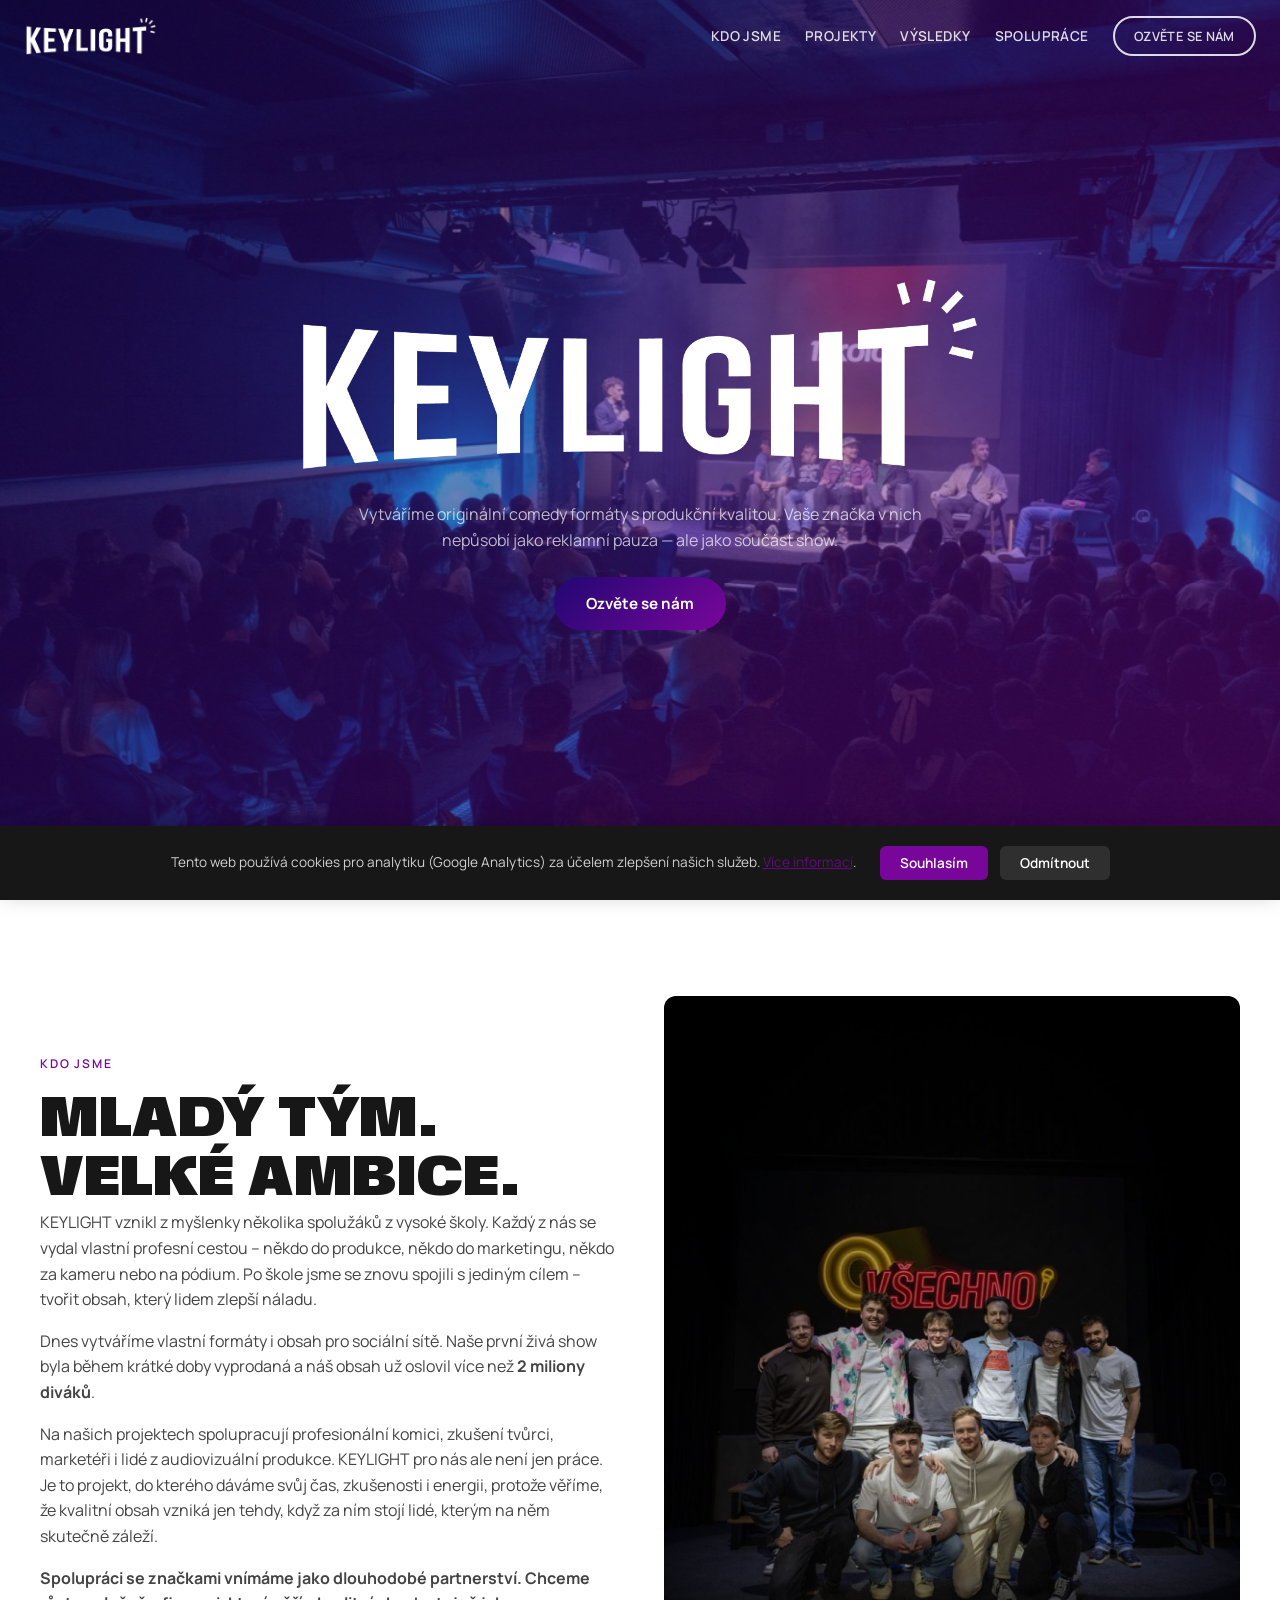
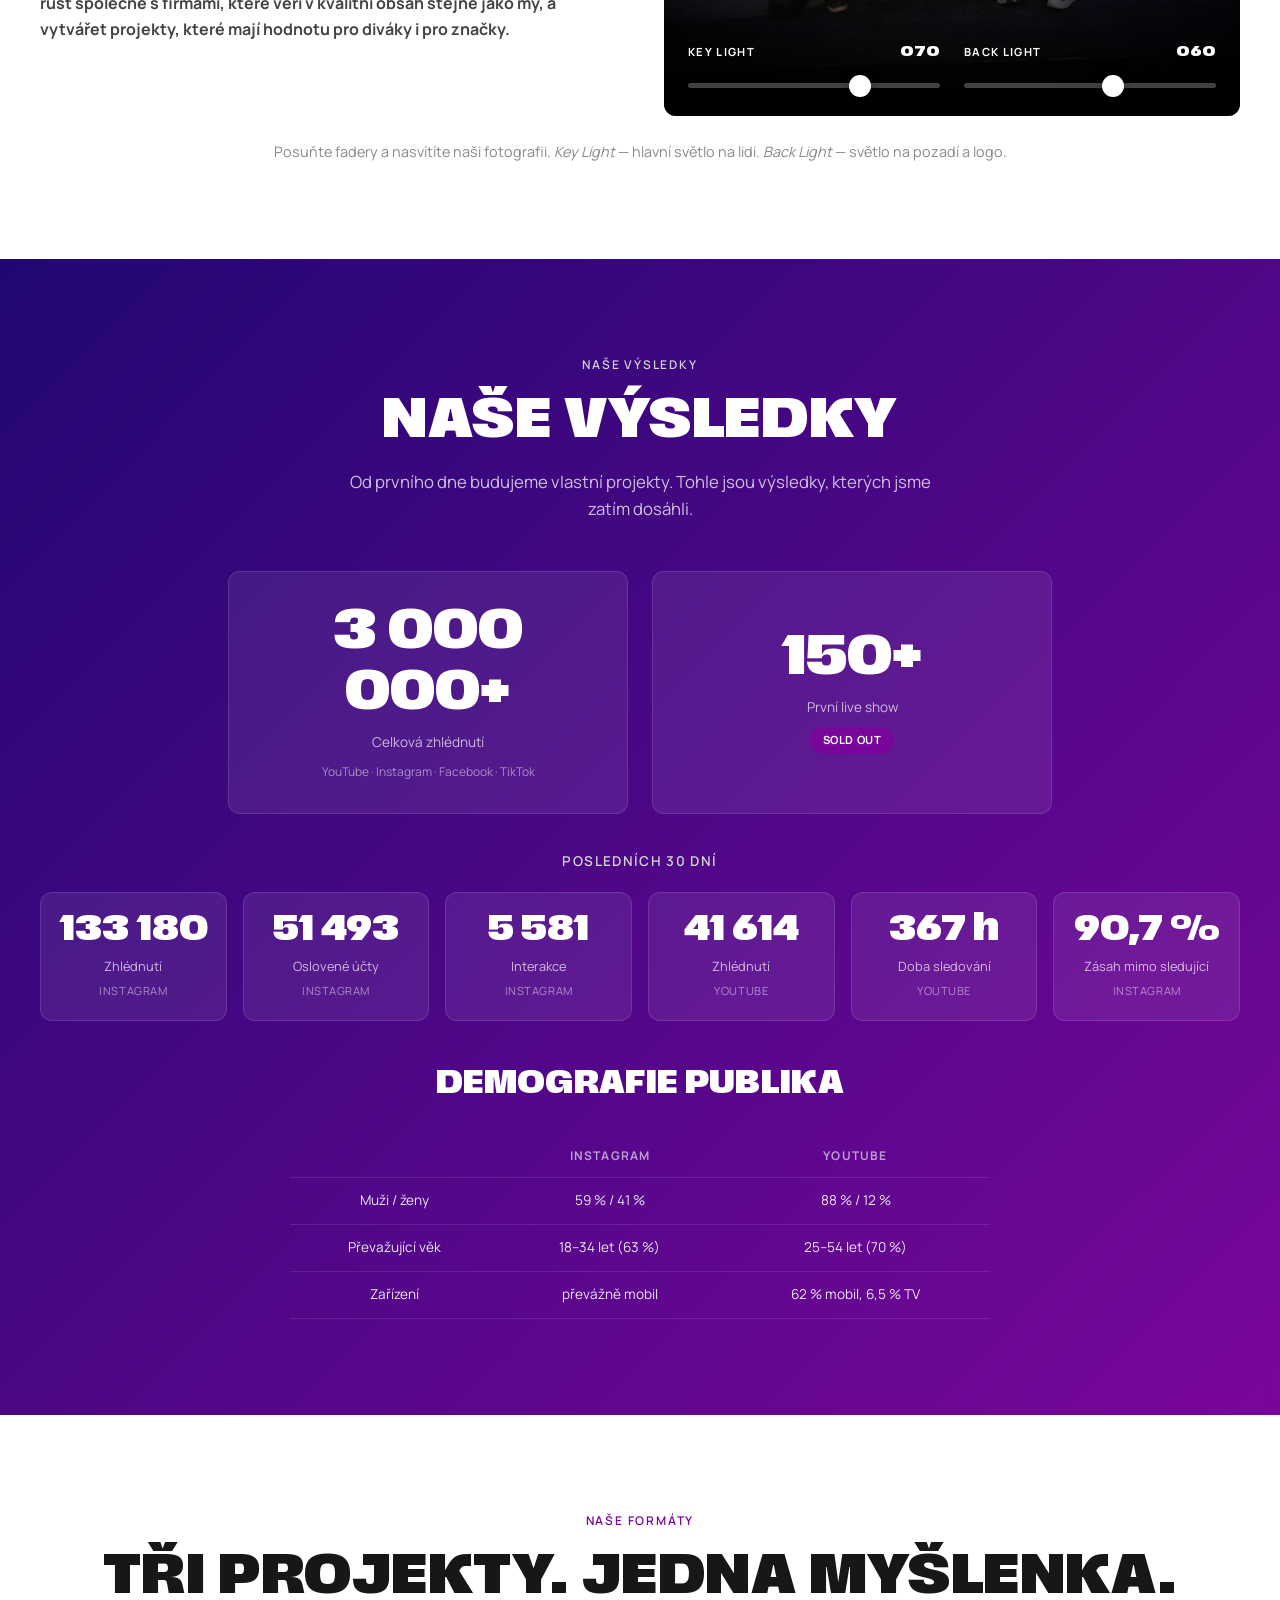
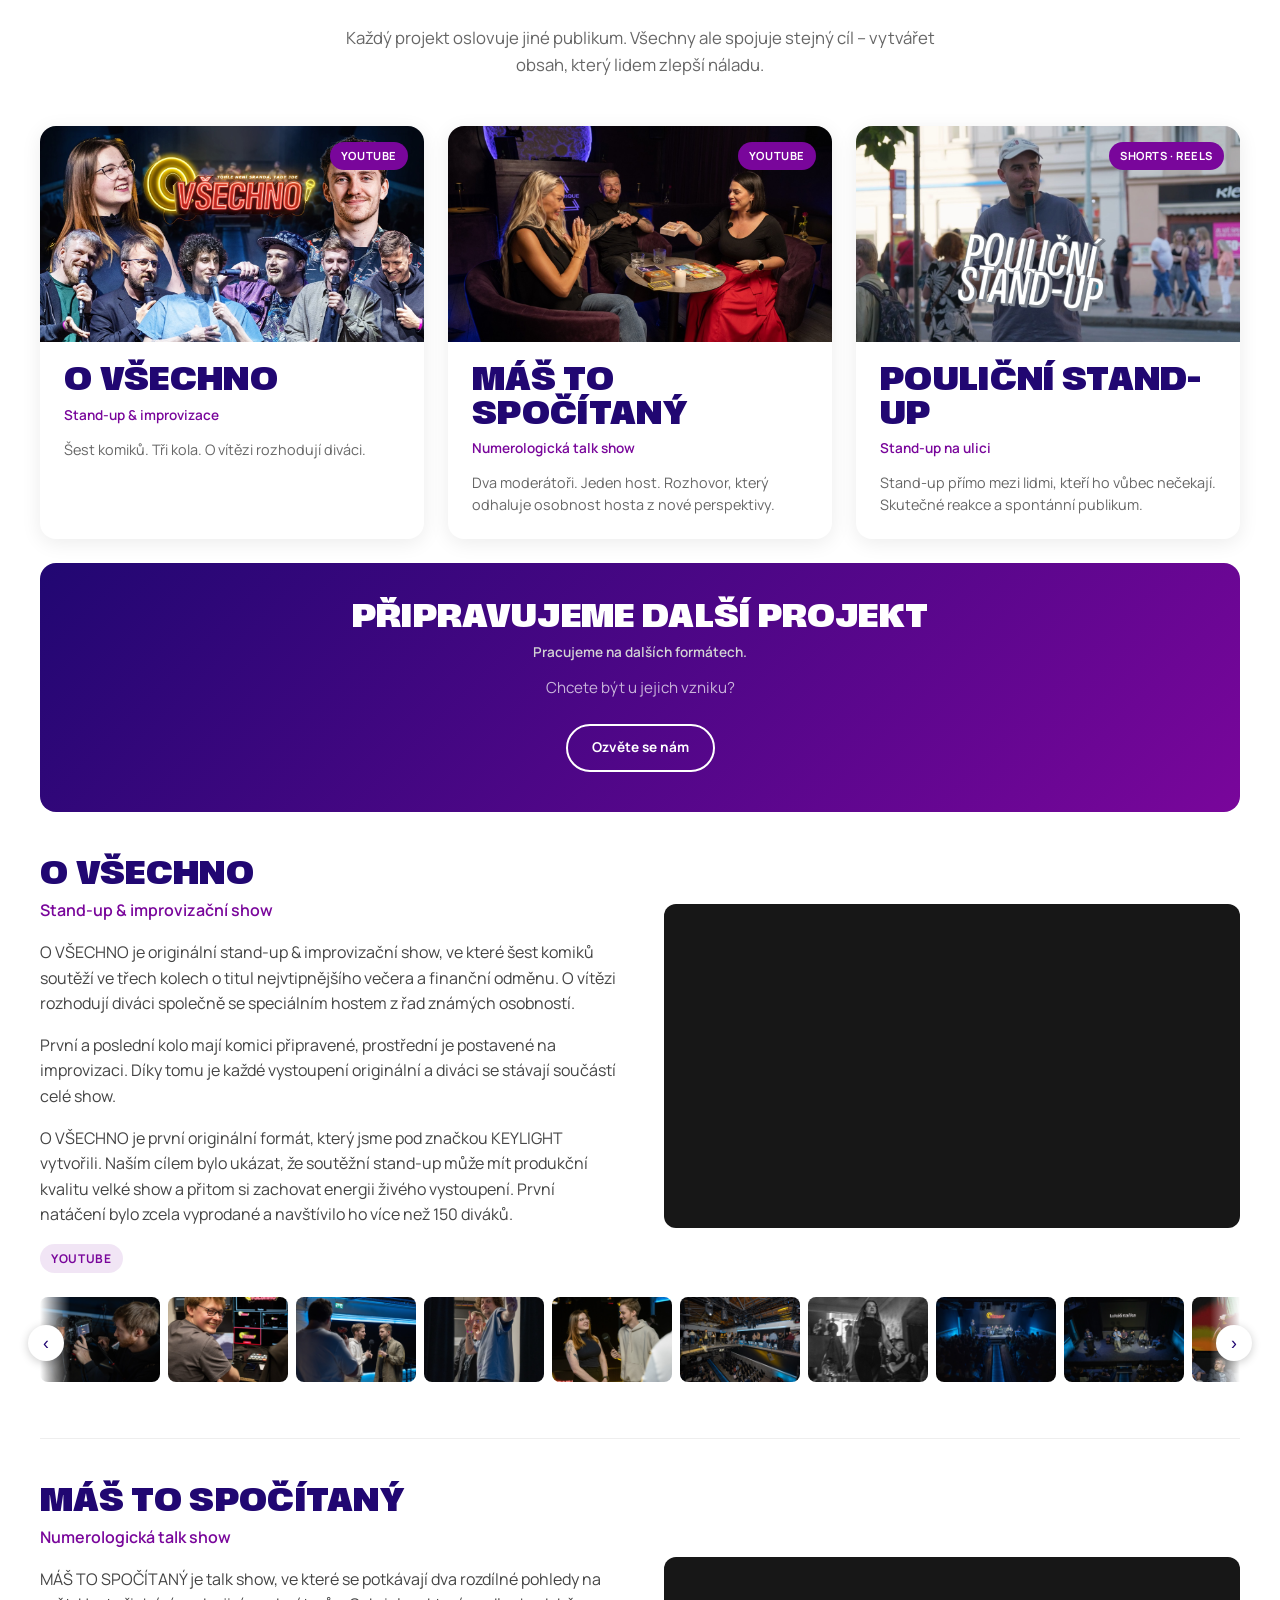
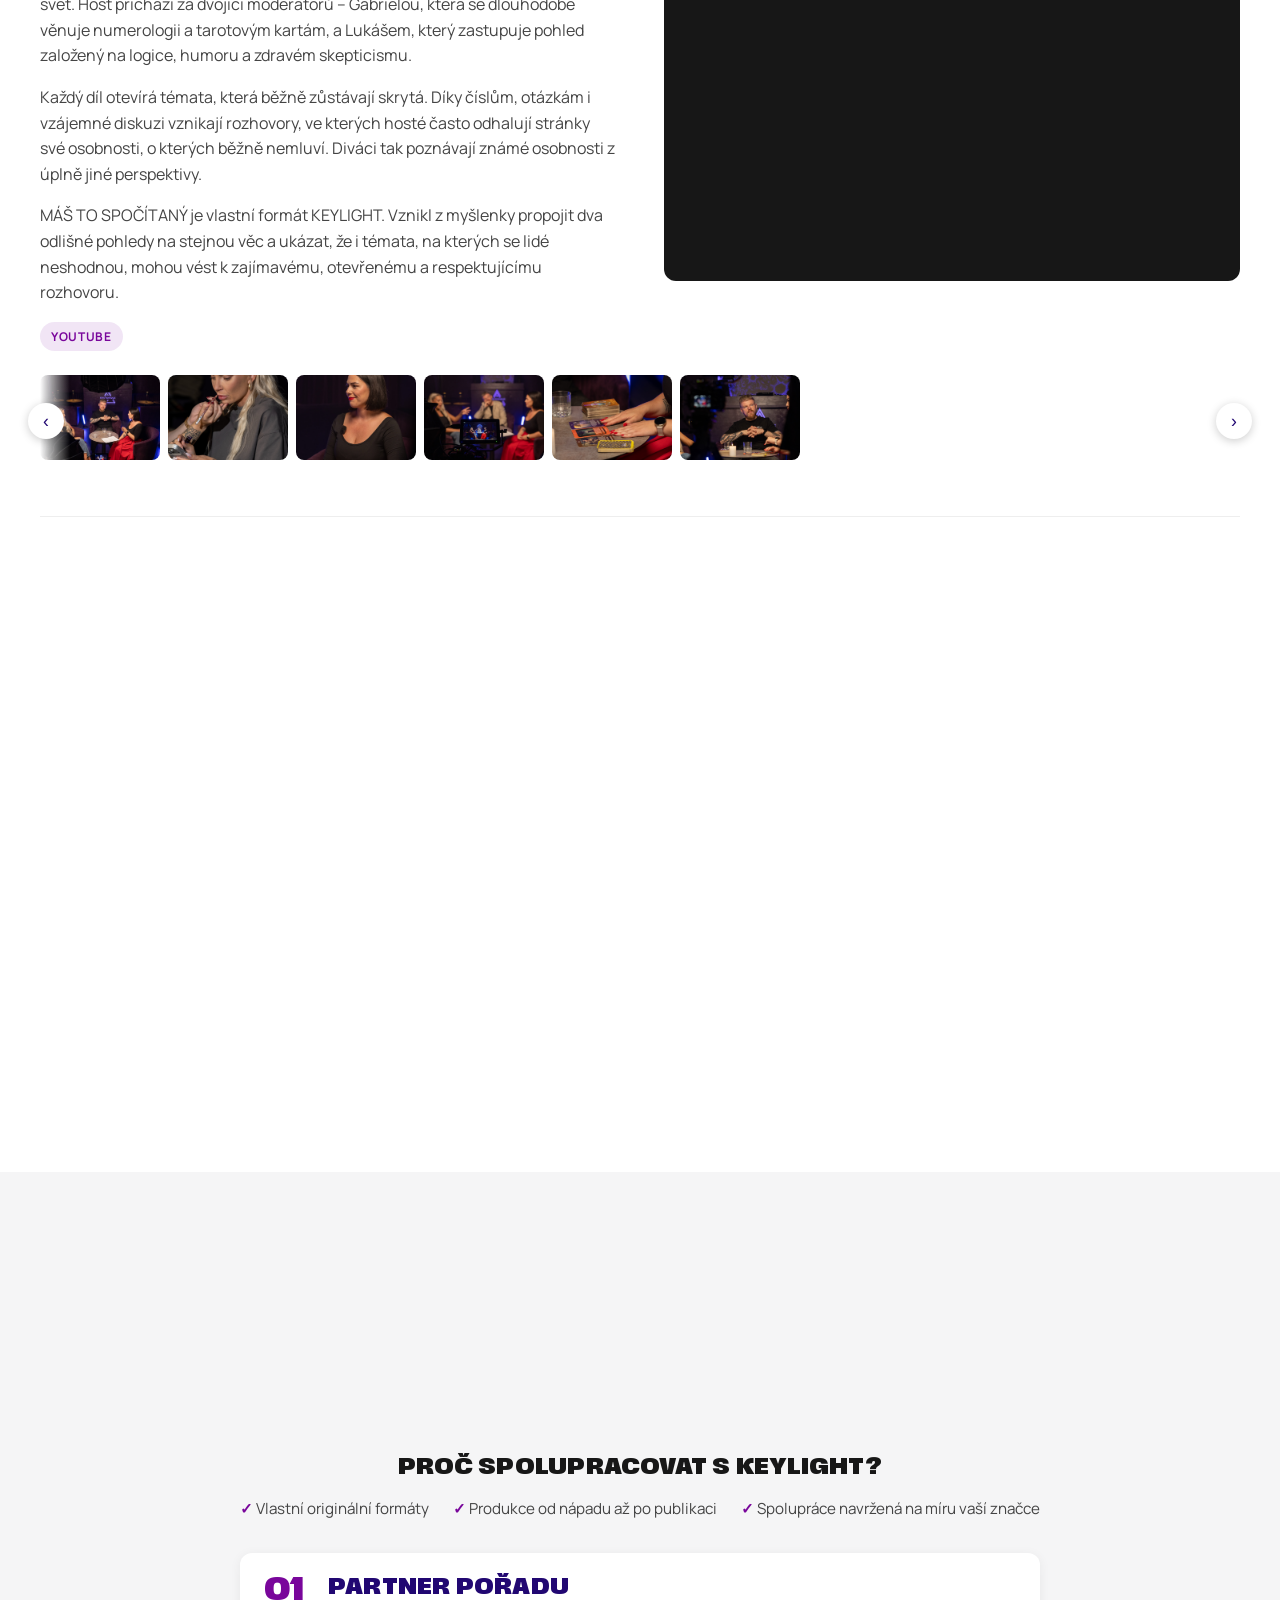
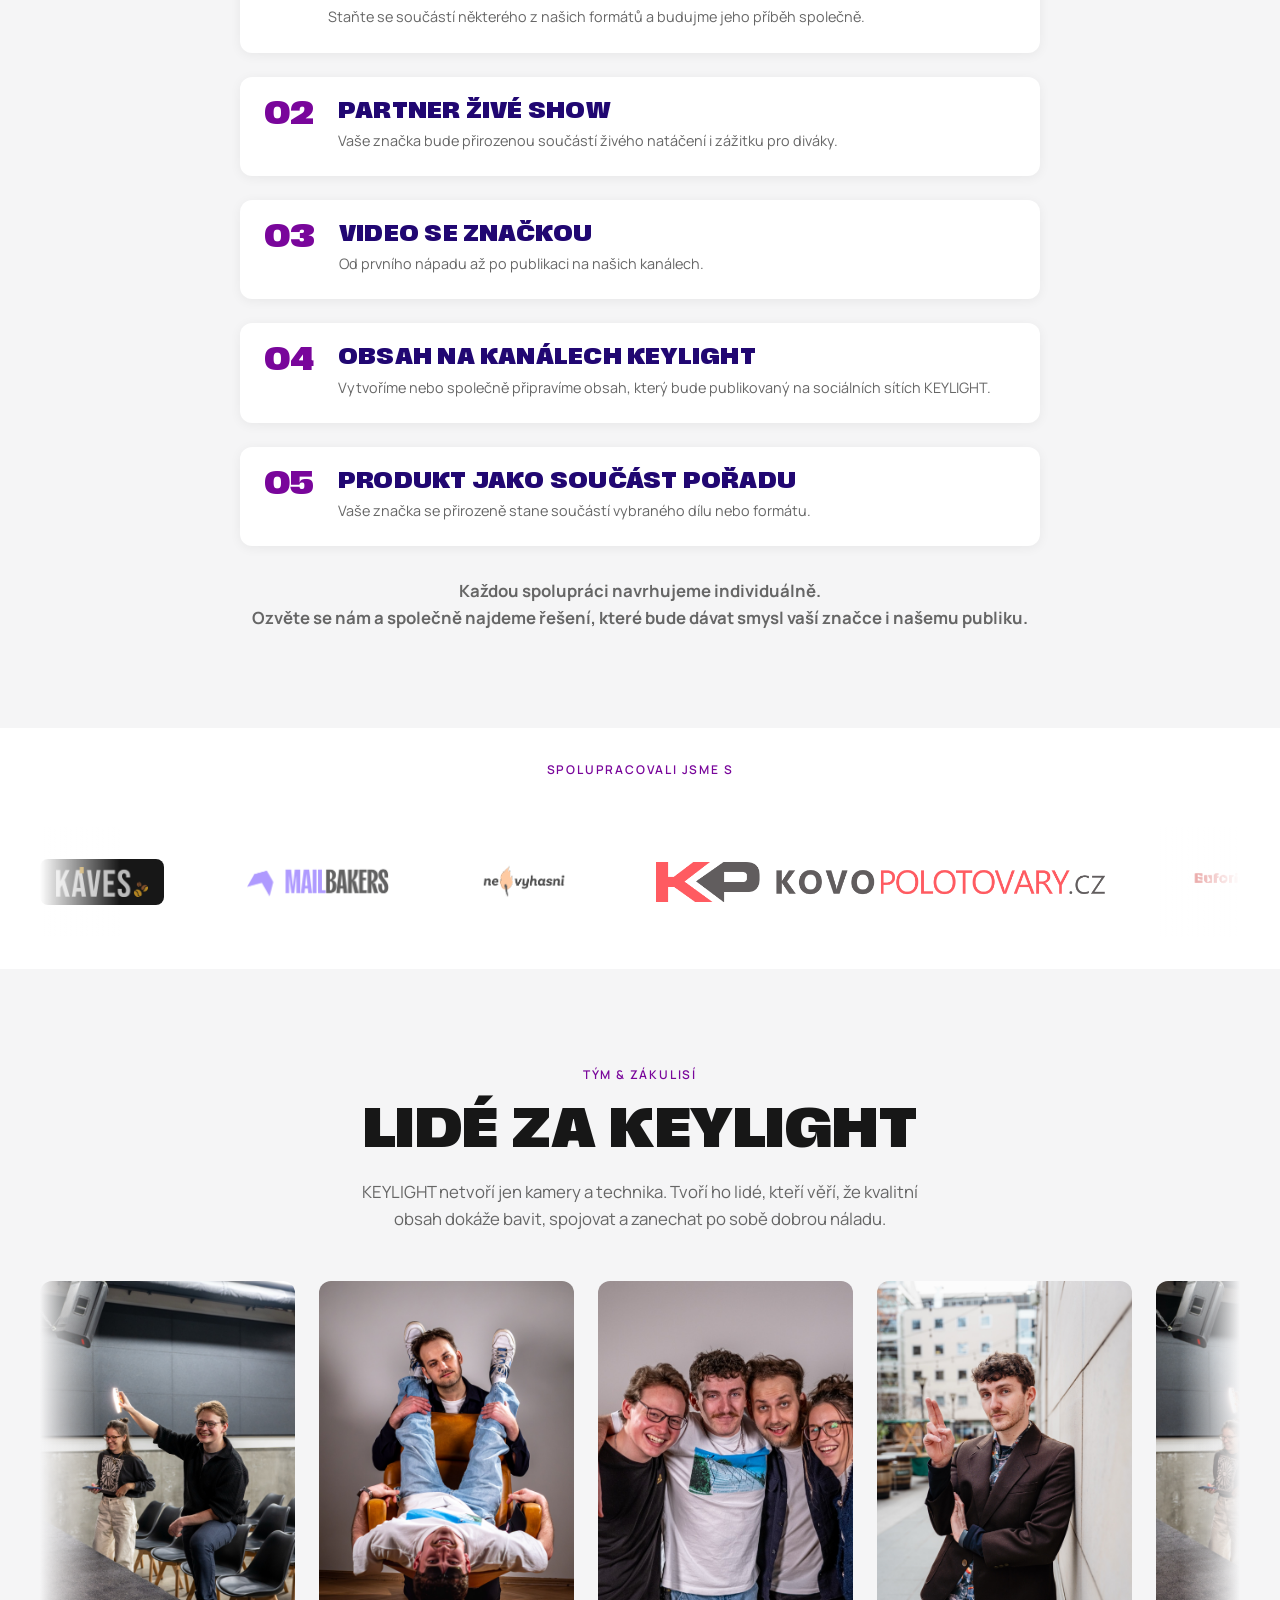
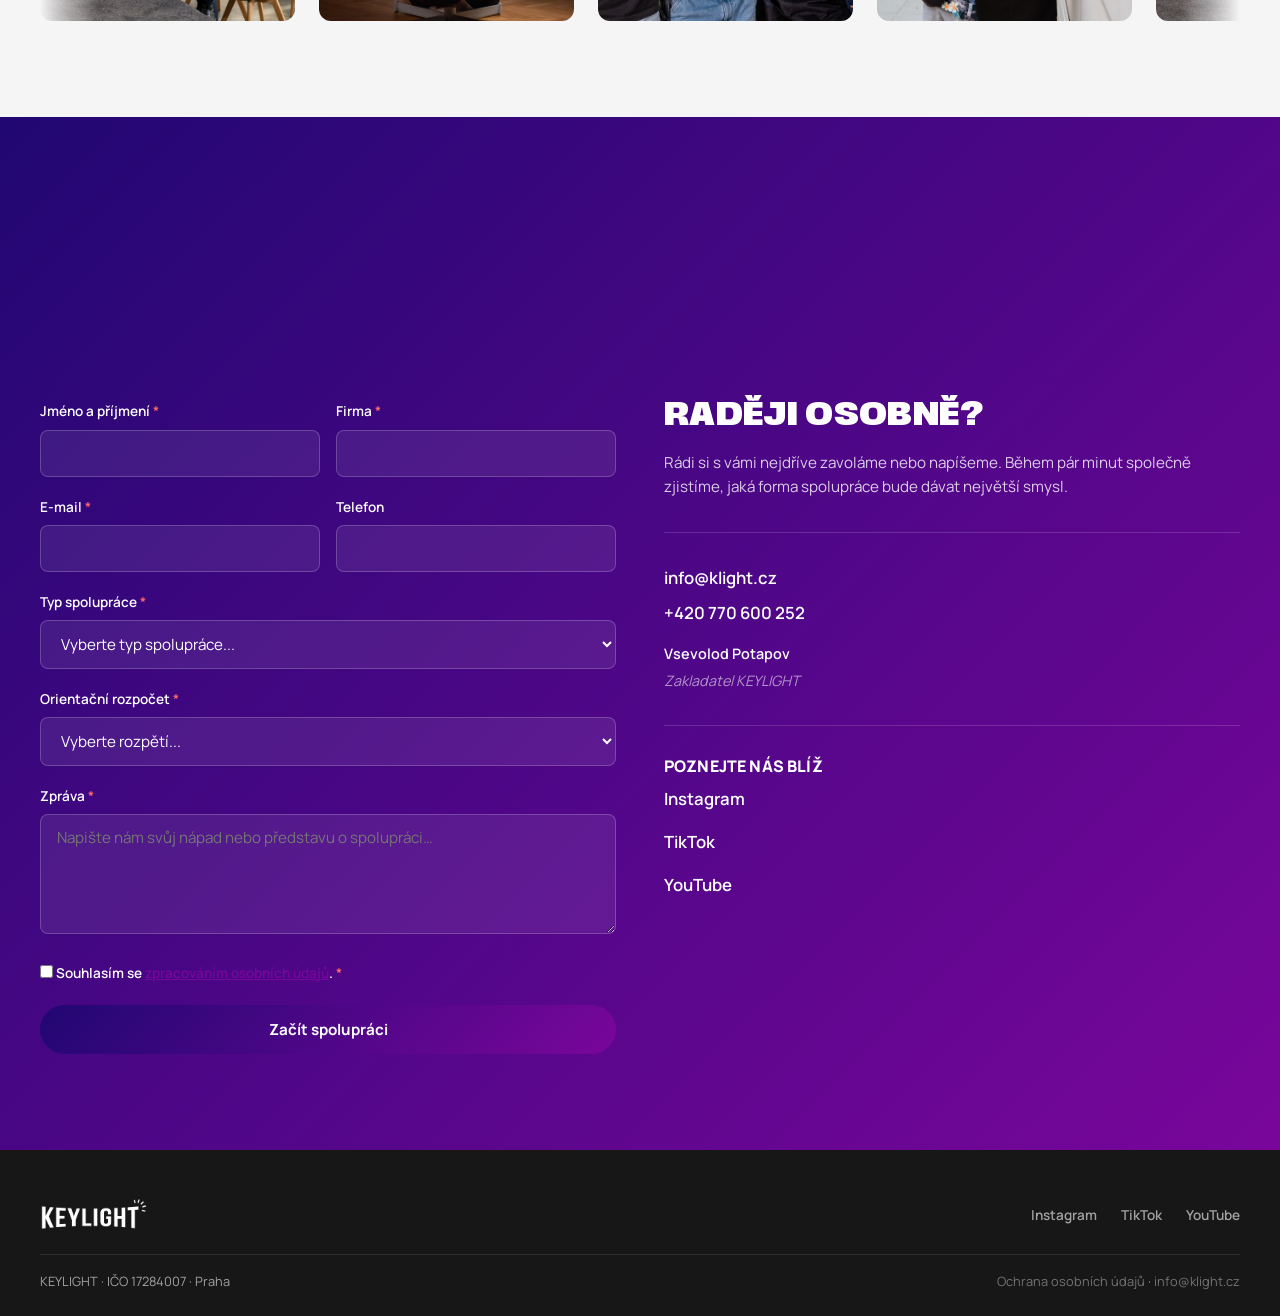
==== index.html @ 0368f720 "Fix hero zoom transition, remove tagline, fix logo carousel, remove admin button - Hero: freeze zoom" ====
<!DOCTYPE html>
<html lang="cs">
<head>
  <meta charset="UTF-8">
  <meta name="viewport" content="width=device-width, initial-scale=1.0">
  <title>KEYLIGHT — Stand-up &amp; impro show produkce</title>
  <meta name="description" content="KEYLIGHT je nezávislá česká produkce zábavních pořadů. Vytváříme originální comedy formáty s produkční kvalitou pro značky a agentury.">
  <meta name="robots" content="index, follow">
  <link rel="icon" type="image/png" href="images/logo/favicon.png">
  <link rel="canonical" href="https://klight.cz">
  <meta property="og:title" content="KEYLIGHT — Stand-up &amp; impro show produkce">
  <meta property="og:description" content="Originální comedy formáty s produkční kvalitou. Spolupracujte s námi.">
  <meta property="og:type" content="website">
  <meta property="og:url" content="https://klight.cz">
  <meta property="og:image" content="images/hero/poster.jpg">
  <link rel="stylesheet" href="css/style.css">
  <script type="application/ld+json">
  {
    "@context": "https://schema.org",
    "@type": "Organization",
    "name": "KEYLIGHT",
    "alternateName": "KEYLIGHT CZ",
    "url": "https://klight.cz",
    "email": "info@klight.cz",
    "telephone": "+420770600252",
    "description": "Nezávislá česká produkce stand-up a improvizačních comedy formátů.",
    "areaServed": "CZ",
    "sameAs": [
      "https://instagram.com/keylight_cz",
      "https://tiktok.com/@keylight_cz",
      "https://youtube.com/@KEYLIGHT_CZ"
    ]
  }
  </script>
  <!-- Google Tag Manager -->
  <script>(function(w,d,s,l,i){w[l]=w[l]||[];w[l].push({'gtm.start':
  new Date().getTime(),event:'gtm.js'});var f=d.getElementsByTagName(s)[0],
  j=d.createElement(s),dl=l!='dataLayer'?'&l='+l:'';j.async=true;j.src=
  'https://www.googletagmanager.com/gtm.js?id='+i+dl;f.parentNode.insertBefore(j,f);
  })(window,document,'script','dataLayer','GTM-542MMSL');</script>
</head>
<body>
  <!-- Google Tag Manager (noscript) -->
  <noscript><iframe src="https://www.googletagmanager.com/ns.html?id=GTM-542MMSL" height="0" width="0" style="display:none;visibility:hidden"></iframe></noscript>

  <!-- Navigation -->
  <nav class="nav" id="nav">
    <a href="#" class="nav-logo hidden">
      <img src="images/logo/logo-white.png" alt="KEYLIGHT">
    </a>
    <ul class="nav-links">
      <li><a href="#kdo-jsme">Kdo jsme</a></li>
      <li><a href="#porady">Projekty</a></li>
      <li><a href="#cisla">Výsledky</a></li>
      <li><a href="#spoluprace">Spolupráce</a></li>
      <li><a href="#kontakt" class="btn btn-outline" style="padding:.5rem 1.2rem;font-size:.8rem;">Ozvěte se nám</a></li>
    </ul>
    <button class="nav-toggle" id="navToggle" aria-label="Menu">
      <span></span><span></span><span></span>
    </button>
  </nav>

  <!-- Mobile Nav Overlay -->
  <div class="nav-overlay" id="navOverlay">
    <a href="#kdo-jsme" class="nav-overlay-link">Kdo jsme</a>
    <a href="#porady" class="nav-overlay-link">Projekty</a>
    <a href="#cisla" class="nav-overlay-link">Výsledky</a>
    <a href="#spoluprace" class="nav-overlay-link">Spolupráce</a>
    <a href="#kontakt" class="nav-overlay-link">Kontakt</a>
  </div>

  <!-- ====== HERO ====== -->
  <section class="hero" id="hero">
    <div class="hero-bg">
      <img src="images/fotogalerie/hlavni-1.jpg" alt="" class="hero-slide active">
      <img src="images/fotogalerie/hlavni-2.jpg" alt="" class="hero-slide">
      <img src="images/fotogalerie/hlavni-3.jpg" alt="" class="hero-slide">
      <img src="images/fotogalerie/hlavni-4.jpg" alt="" class="hero-slide">
    </div>
    <div class="hero-content">
      <img src="images/logo/logo-white.png" alt="KEYLIGHT" class="hero-logo">
      <p class="hero-subtitle">Vytváříme originální comedy formáty s produkční kvalitou. Vaše značka v nich nepůsobí jako reklamní pauza — ale jako součást show.</p>
      <a href="#kontakt" class="btn btn-primary">Ozvěte se nám</a>
    </div>
  </section>

  <!-- ====== KDO JSME ====== -->
  <section class="section" id="kdo-jsme">
    <div class="container">
      <div class="about-grid reveal">
        <div class="about-text">
          <span class="section-label">Kdo jsme</span>
          <h2>Mladý tým.<br>Velké ambice.</h2>
          <p>KEYLIGHT vznikl z myšlenky několika spolužáků z vysoké školy. Každý z nás se vydal vlastní profesní cestou – někdo do produkce, někdo do marketingu, někdo za kameru nebo na pódium. Po škole jsme se znovu spojili s jediným cílem – tvořit obsah, který lidem zlepší náladu.</p>
          <p>Dnes vytváříme vlastní formáty i obsah pro sociální sítě. Naše první živá show byla během krátké doby vyprodaná a náš obsah už oslovil více než <strong>2 miliony diváků</strong>.</p>
          <p>Na našich projektech spolupracují profesionální komici, zkušení tvůrci, marketéři i lidé z audiovizuální produkce. KEYLIGHT pro nás ale není jen práce. Je to projekt, do kterého dáváme svůj čas, zkušenosti i energii, protože věříme, že kvalitní obsah vzniká jen tehdy, když za ním stojí lidé, kterým na něm skutečně záleží.</p>
          <p><strong>Spolupráci se značkami vnímáme jako dlouhodobé partnerství. Chceme růst společně s firmami, které věří v kvalitní obsah stejně jako my, a vytvářet projekty, které mají hodnotu pro diváky i pro značky.</strong></p>
        </div>
        <div class="relight-wrapper" id="relightWrapper">
          <img src="images/relight/source.jpg" alt="Tým KEYLIGHT na scéně" class="relight-dark">
          <img src="images/relight/source.jpg" alt="Key light — nasvícení lidí" class="relight-key" id="relightKey">
          <img src="images/relight/source.jpg" alt="Back light — nasvícení pozadí" class="relight-back" id="relightBack">
          <div class="relight-controls">
            <div class="relight-faders">
              <div class="relight-fader">
                <div class="relight-fader-header">
                  <span>Key Light</span>
                  <span class="fader-value" id="keyValue">070</span>
                </div>
                <input type="range" class="relight-slider" id="keySlider" min="0" max="100" value="70" aria-label="Key light — hlavní světlo na lidi">
              </div>
              <div class="relight-fader">
                <div class="relight-fader-header">
                  <span>Back Light</span>
                  <span class="fader-value" id="backValue">060</span>
                </div>
                <input type="range" class="relight-slider" id="backSlider" min="0" max="100" value="60" aria-label="Back light — světlo na pozadí a logo">
              </div>
            </div>
          </div>
        </div>
      </div>
      <p class="reveal" style="margin-top:1.5rem;text-align:center;color:#888;font-size:.9rem;">Posuňte fadery a nasvítíte naši fotografii. <em>Key Light</em> — hlavní světlo na lidi. <em>Back Light</em> — světlo na pozadí a logo.</p>
    </div>
  </section>

  <!-- ====== ČÍSLA / DOSAHY ====== -->
  <section class="section section-dark" id="cisla">
    <div class="container">
      <div class="section-header reveal">
        <span class="section-label">Naše výsledky</span>
        <h2>Naše výsledky</h2>
        <p>Od prvního dne budujeme vlastní projekty. Tohle jsou výsledky, kterých jsme zatím dosáhli.</p>
      </div>

      <div class="stats-hero reveal">
        <div class="stat-card stat-card-big">
          <div class="stat-value">3 000 000+</div>
          <div class="stat-label">Celková zhlédnutí</div>
          <div class="stat-platforms">YouTube · Instagram · Facebook · TikTok</div>
        </div>
        <div class="stat-card stat-card-big">
          <div class="stat-value">150+</div>
          <div class="stat-label">První live show</div>
          <span class="stat-badge">SOLD OUT</span>
        </div>
      </div>

      <h3 class="stats-subheading reveal">Posledních 30 dní</h3>

      <div class="stats-grid reveal" id="statsGrid">
        <div class="stat-card">
          <div class="stat-value" data-content="ig_views">133 180</div>
          <div class="stat-label">Zhlédnutí</div>
          <div class="stat-platform">Instagram</div>
        </div>
        <div class="stat-card">
          <div class="stat-value" data-content="ig_reach">51 493</div>
          <div class="stat-label">Oslovené účty</div>
          <div class="stat-platform">Instagram</div>
        </div>
        <div class="stat-card">
          <div class="stat-value" data-content="ig_interactions">5 581</div>
          <div class="stat-label">Interakce</div>
          <div class="stat-platform">Instagram</div>
        </div>
        <div class="stat-card">
          <div class="stat-value" data-content="yt_views">41 614</div>
          <div class="stat-label">Zhlédnutí</div>
          <div class="stat-platform">YouTube</div>
        </div>
        <div class="stat-card">
          <div class="stat-value" data-content="yt_watchTime">367 h</div>
          <div class="stat-label">Doba sledování</div>
          <div class="stat-platform">YouTube</div>
        </div>
        <div class="stat-card">
          <div class="stat-value" data-content="ig_nonFollowerReach">90,7 %</div>
          <div class="stat-label">Zásah mimo sledující</div>
          <div class="stat-platform">Instagram</div>
        </div>
      </div>

      <div class="reveal" style="text-align:center;">
        <h3 style="margin-bottom:1rem;">Demografie publika</h3>
        <table class="demo-table" id="demoTable">
          <thead>
            <tr><th></th><th>Instagram</th><th>YouTube</th></tr>
          </thead>
          <tbody>
            <tr><td>Muži / ženy</td><td>59 % / 41 %</td><td>88 % / 12 %</td></tr>
            <tr><td>Převažující věk</td><td>18–34 let (63 %)</td><td>25–54 let (70 %)</td></tr>
            <tr><td>Zařízení</td><td>převážně mobil</td><td>62 % mobil, 6,5 % TV</td></tr>
          </tbody>
        </table>
      </div>
    </div>
  </section>

  <!-- ====== NAŠE POŘADY ====== -->
  <section class="section" id="porady">
    <div class="container">
      <div class="section-header reveal">
        <span class="section-label">Naše formáty</span>
        <h2>Tři projekty. Jedna myšlenka.</h2>
        <p>Každý projekt oslovuje jiné publikum. Všechny ale spojuje stejný cíl – vytvářet obsah, který lidem zlepší náladu.</p>
      </div>

      <div class="shows-grid reveal">
        <a href="#detail-o-vsechno" class="show-card">
          <div class="show-card-image">
            <img src="images/fotogalerie/card-ovsechno.jpg" alt="O VŠECHNO" loading="lazy">
            <span class="show-badge">YouTube</span>
          </div>
          <div class="show-card-body">
            <h3>O Všechno</h3>
            <div class="show-subtitle">Stand-up &amp; improvizace</div>
            <p>Šest komiků. Tři kola. O vítězi rozhodují diváci.</p>
          </div>
        </a>
        <a href="#detail-mas-to-spocitany" class="show-card">
          <div class="show-card-image">
            <img src="images/fotogalerie/card-mts.jpg" alt="MÁŠ TO SPOČÍTANÝ" loading="lazy">
            <span class="show-badge">YouTube</span>
          </div>
          <div class="show-card-body">
            <h3>Máš to spočítaný</h3>
            <div class="show-subtitle">Numerologická talk show</div>
            <p>Dva moderátoři. Jeden host. Rozhovor, který odhaluje osobnost hosta z nové perspektivy.</p>
          </div>
        </a>
        <a href="#detail-poulicni-standup" class="show-card">
          <div class="show-card-image">
            <img src="images/fotogalerie/card-standup.jpg" alt="STAND-UP NA ULICI" loading="lazy">
            <span class="show-badge">Shorts · Reels</span>
          </div>
          <div class="show-card-body">
            <h3>Pouliční stand-up</h3>
            <div class="show-subtitle">Stand-up na ulici</div>
            <p>Stand-up přímo mezi lidmi, kteří ho vůbec nečekají. Skutečné reakce a spontánní publikum.</p>
          </div>
        </a>
      </div>
      <div class="show-coming-soon reveal">
        <h3>Připravujeme další projekt</h3>
        <div class="show-subtitle">Pracujeme na dalších formátech.</div>
        <p>Chcete být u jejich vzniku?</p>
        <a href="#kontakt" class="btn btn-outline">Ozvěte se nám</a>
      </div>

      <!-- Show Details -->
      <div class="show-detail reveal" id="detail-o-vsechno">
        <div class="show-detail-grid">
          <div class="show-detail-text">
            <h3>O Všechno</h3>
            <div class="show-subtitle">Stand-up &amp; improvizační show</div>
            <p>O VŠECHNO je originální stand-up &amp; improvizační show, ve které šest komiků soutěží ve třech kolech o titul nejvtipnějšího večera a finanční odměnu. O vítězi rozhodují diváci společně se speciálním hostem z řad známých osobností.</p>
            <p>První a poslední kolo mají komici připravené, prostřední je postavené na improvizaci. Díky tomu je každé vystoupení originální a diváci se stávají součástí celé show.</p>
            <p>O VŠECHNO je první originální formát, který jsme pod značkou KEYLIGHT vytvořili. Naším cílem bylo ukázat, že soutěžní stand-up může mít produkční kvalitu velké show a přitom si zachovat energii živého vystoupení. První natáčení bylo zcela vyprodané a navštívilo ho více než 150 diváků.</p>
            <div class="show-platforms"><span class="platform-tag">YouTube</span></div>
          </div>
          <div class="show-detail-video">
            <iframe src="about:blank" data-src="https://www.youtube.com/embed/T913b_rk8OM" title="O VŠECHNO" loading="lazy" allow="accelerometer; autoplay; clipboard-write; encrypted-media; gyroscope; picture-in-picture" allowfullscreen></iframe>
          </div>
        </div>
        <div class="show-gallery-wrap">
          <button class="gallery-arrow gallery-arrow-left" aria-label="Předchozí">&#8249;</button>
          <div class="show-gallery">
            <img src="images/fotogalerie/ov-1.jpg" alt="O Všechno — foto 1" loading="lazy">
            <img src="images/fotogalerie/ov-2.jpg" alt="O Všechno — foto 2" loading="lazy">
            <img src="images/fotogalerie/ov-3.jpg" alt="O Všechno — foto 3" loading="lazy">
            <img src="images/fotogalerie/ov-4.jpg" alt="O Všechno — foto 4" loading="lazy">
            <img src="images/fotogalerie/ov-5.jpg" alt="O Všechno — foto 5" loading="lazy">
            <img src="images/fotogalerie/ov-6.jpg" alt="O Všechno — foto 6" loading="lazy">
            <img src="images/fotogalerie/ov-7.jpg" alt="O Všechno — foto 7" loading="lazy">
            <img src="images/fotogalerie/ov-8.jpg" alt="O Všechno — foto 8" loading="lazy">
            <img src="images/fotogalerie/ov-9.jpg" alt="O Všechno — foto 9" loading="lazy">
            <img src="images/fotogalerie/ov-10.jpg" alt="O Všechno — foto 10" loading="lazy">
            <img src="images/fotogalerie/ov-11.jpg" alt="O Všechno — foto 11" loading="lazy">
          </div>
          <button class="gallery-arrow gallery-arrow-right" aria-label="Další">&#8250;</button>
        </div>
      </div>

      <div class="show-detail reveal" id="detail-mas-to-spocitany">
        <div class="show-detail-grid">
          <div class="show-detail-text">
            <h3>Máš to spočítaný</h3>
            <div class="show-subtitle">Numerologická talk show</div>
            <p>MÁŠ TO SPOČÍTANÝ je talk show, ve které se potkávají dva rozdílné pohledy na svět. Host přichází za dvojicí moderátorů – Gabrielou, která se dlouhodobě věnuje numerologii a tarotovým kartám, a Lukášem, který zastupuje pohled založený na logice, humoru a zdravém skepticismu.</p>
            <p>Každý díl otevírá témata, která běžně zůstávají skrytá. Díky číslům, otázkám i vzájemné diskuzi vznikají rozhovory, ve kterých hosté často odhalují stránky své osobnosti, o kterých běžně nemluví. Diváci tak poznávají známé osobnosti z úplně jiné perspektivy.</p>
            <p>MÁŠ TO SPOČÍTANÝ je vlastní formát KEYLIGHT. Vznikl z myšlenky propojit dva odlišné pohledy na stejnou věc a ukázat, že i témata, na kterých se lidé neshodnou, mohou vést k zajímavému, otevřenému a respektujícímu rozhovoru.</p>
            <div class="show-platforms"><span class="platform-tag">YouTube</span></div>
          </div>
          <div class="show-detail-video">
            <iframe src="about:blank" data-src="" title="MÁŠ TO SPOČÍTANÝ" loading="lazy" allow="accelerometer; autoplay; clipboard-write; encrypted-media; gyroscope; picture-in-picture" allowfullscreen></iframe>
          </div>
        </div>
        <div class="show-gallery-wrap">
          <button class="gallery-arrow gallery-arrow-left" aria-label="Předchozí">&#8249;</button>
          <div class="show-gallery">
            <img src="images/fotogalerie/mts-1.jpg" alt="Máš to spočítaný — foto 1" loading="lazy">
            <img src="images/fotogalerie/mts-2.jpg" alt="Máš to spočítaný — foto 2" loading="lazy">
            <img src="images/fotogalerie/mts-3.jpg" alt="Máš to spočítaný — foto 3" loading="lazy">
            <img src="images/fotogalerie/mts-4.jpg" alt="Máš to spočítaný — foto 4" loading="lazy">
            <img src="images/fotogalerie/mts-5.jpg" alt="Máš to spočítaný — foto 5" loading="lazy">
            <img src="images/fotogalerie/mts-6.jpg" alt="Máš to spočítaný — foto 6" loading="lazy">
          </div>
          <button class="gallery-arrow gallery-arrow-right" aria-label="Další">&#8250;</button>
        </div>
      </div>

      <div class="show-detail reveal" id="detail-poulicni-standup">
        <div class="show-detail-grid">
          <div class="show-detail-text">
            <h3>Pouliční stand-up</h3>
            <div class="show-subtitle">Stand-up na ulici</div>
            <p>POULIČNÍ STAND-UP je originální formát KEYLIGHT, který přináší stand-up přímo mezi kolemjdoucí. Komici vystupují na veřejných místech před lidmi, kteří šli původně úplně jinam, ale na chvíli se zastaví a stanou se součástí show. Každé natáčení má díky tomu úplně jinou atmosféru i publikum.</p>
            <p>O místě a čase natáčení informujeme předem na sociálních sítích, přesto většinu publika tvoří lidé, kteří jdou zrovna kolem. Právě jejich přirozené reakce dávají každému vystoupení jedinečnou energii a dělají z každého natáčení originální zážitek.</p>
            <p>Formát vznikl s cílem přenést stand-up z klubů přímo do ulic a ukázat, že ke skvělému stand-upu není potřeba divadelní sál ani pódium. Stačí místo, kde se lidé na chvíli zastaví a společně se zasmějí. Z každého natáčení vznikají krátká videa pro Shorts a Reels.</p>
            <div class="show-platforms"><span class="platform-tag">Shorts</span><span class="platform-tag">Reels</span></div>
          </div>
          <div class="show-detail-video">
            <iframe src="about:blank" data-src="https://www.youtube.com/embed/videoseries?list=PLO3I-Pk5tpYY" title="POULIČNÍ STAND-UP" loading="lazy" allow="accelerometer; autoplay; clipboard-write; encrypted-media; gyroscope; picture-in-picture" allowfullscreen></iframe>
          </div>
        </div>
      </div>
    </div>
  </section>

  <!-- ====== CO NABÍZÍME ====== -->
  <section class="section section-gray" id="spoluprace">
    <div class="container">
      <div class="section-header reveal">
        <span class="section-label">Co nabízíme</span>
        <h2>Jak můžeme spolupracovat</h2>
        <p>Každou spolupráci připravujeme na míru podle vašich cílů, značky i rozpočtu.</p>
      </div>
      <div class="collab-why reveal">
        <h4>Proč spolupracovat s KEYLIGHT?</h4>
        <ul class="collab-checklist">
          <li>Vlastní originální formáty</li>
          <li>Produkce od nápadu až po publikaci</li>
          <li>Spolupráce navržená na míru vaší značce</li>
        </ul>
      </div>
      <div class="collab-list reveal">
        <div class="collab-item"><span class="collab-number">01</span><div><h4>Partner pořadu</h4><p>Staňte se součástí některého z našich formátů a budujme jeho příběh společně.</p></div></div>
        <div class="collab-item"><span class="collab-number">02</span><div><h4>Partner živé show</h4><p>Vaše značka bude přirozenou součástí živého natáčení i zážitku pro diváky.</p></div></div>
        <div class="collab-item"><span class="collab-number">03</span><div><h4>Video se značkou</h4><p>Od prvního nápadu až po publikaci na našich kanálech.</p></div></div>
        <div class="collab-item"><span class="collab-number">04</span><div><h4>Obsah na kanálech KEYLIGHT</h4><p>Vytvoříme nebo společně připravíme obsah, který bude publikovaný na sociálních sítích KEYLIGHT.</p></div></div>
        <div class="collab-item"><span class="collab-number">05</span><div><h4>Produkt jako součást pořadu</h4><p>Vaše značka se přirozeně stane součástí vybraného dílu nebo formátu.</p></div></div>
      </div>
      <p class="collab-cta reveal"><strong>Každou spolupráci navrhujeme individuálně.<br>Ozvěte se nám a společně najdeme řešení, které bude dávat smysl vaší značce i našemu publiku.</strong></p>
    </div>
  </section>

  <!-- ====== SPOLUPRACOVALI JSME S ====== -->
  <section class="section" id="klienti" style="padding-top:2rem;padding-bottom:2rem;">
    <div class="container">
      <div class="section-header reveal"><span class="section-label">Spolupracovali jsme s</span></div>
      <div class="clients-carousel reveal">
        <div class="clients-track">
          <span class="logo-on-dark"><img src="images/logo/client-1.png" alt="Partner" loading="lazy"></span>
          <img src="images/logo/client-2.png" alt="MailBakers" loading="lazy">
          <img src="images/logo/client-3.png" alt="Nevyhasni" loading="lazy">
          <img src="images/logo/client-4.png" alt="Kovopolotovary.cz" loading="lazy">
          <img src="images/logo/client-euforie.png" alt="Euforie" loading="lazy">
          <!-- Duplicate for seamless loop -->
          <span class="logo-on-dark"><img src="images/logo/client-1.png" alt="Partner" loading="lazy"></span>
          <img src="images/logo/client-2.png" alt="MailBakers" loading="lazy">
          <img src="images/logo/client-3.png" alt="Nevyhasni" loading="lazy">
          <img src="images/logo/client-4.png" alt="Kovopolotovary.cz" loading="lazy">
          <img src="images/logo/client-euforie.png" alt="Euforie" loading="lazy">
        </div>
      </div>
    </div>
  </section>

  <!-- ====== TÝM A ZÁKULISÍ ====== -->
  <section class="section section-gray" id="tym">
    <div class="container">
      <div class="section-header reveal">
        <span class="section-label">Tým &amp; zákulisí</span>
        <h2>Lidé za KEYLIGHT</h2>
        <p>KEYLIGHT netvoří jen kamery a technika. Tvoří ho lidé, kteří věří, že kvalitní obsah dokáže bavit, spojovat a zanechat po sobě dobrou náladu.</p>
      </div>
      <div class="team-carousel reveal">
        <div class="team-track">
          <img src="images/tym/tym-1.jpg" alt="Tým KEYLIGHT" loading="lazy">
          <img src="images/tym/tym-2.jpg" alt="KEYLIGHT produkce" loading="lazy">
          <img src="images/tym/tym-3.jpg" alt="KEYLIGHT zákulisí" loading="lazy">
          <img src="images/tym/tym-4.jpg" alt="KEYLIGHT show" loading="lazy">
          <!-- Duplicate for seamless loop -->
          <img src="images/tym/tym-1.jpg" alt="Tým KEYLIGHT" loading="lazy">
          <img src="images/tym/tym-2.jpg" alt="KEYLIGHT produkce" loading="lazy">
          <img src="images/tym/tym-3.jpg" alt="KEYLIGHT zákulisí" loading="lazy">
          <img src="images/tym/tym-4.jpg" alt="KEYLIGHT show" loading="lazy">
        </div>
      </div>
    </div>
  </section>

  <!-- ====== KONTAKT & FORMULÁŘ ====== -->
  <section class="section section-dark" id="kontakt">
    <div class="container">
      <div class="section-header reveal">
        <span class="section-label">Kontakt</span>
        <h2>Pojďme spolupracovat</h2>
        <p>Stačí první zpráva. O zbytek se postaráme společně.</p>
      </div>
      <div class="contact-grid reveal">
        <form id="contactForm" action="https://formsubmit.co/info@klight.cz" method="POST">
          <input type="text" name="_honey" style="display:none" tabindex="-1" autocomplete="off">
          <input type="hidden" name="_subject" value="Nová poptávka z webu KEYLIGHT">
          <input type="hidden" name="_captcha" value="false">
          <input type="hidden" name="_template" value="table">
          <div class="form-row">
            <div class="form-group"><label>Jméno a příjmení <span class="required">*</span></label><input type="text" name="name" required autocomplete="name"></div>
            <div class="form-group"><label>Firma <span class="required">*</span></label><input type="text" name="company" required autocomplete="organization"></div>
          </div>
          <div class="form-row">
            <div class="form-group"><label>E-mail <span class="required">*</span></label><input type="email" name="email" required autocomplete="email"></div>
            <div class="form-group"><label>Telefon</label><input type="tel" name="phone" autocomplete="tel"></div>
          </div>
          <div class="form-group">
            <label>Typ spolupráce <span class="required">*</span></label>
            <select name="collaboration_type" required>
              <option value="" disabled selected>Vyberte typ spolupráce...</option>
              <option value="Nejsem si jistý">Nejsem si jistý – pojďme to společně vymyslet</option>
              <option value="Partner pořadu">Partner pořadu</option>
              <option value="Partner živé show">Partner živé show</option>
              <option value="Video se značkou">Video se značkou</option>
              <option value="Obsah pro sociální sítě KEYLIGHT">Obsah pro sociální sítě KEYLIGHT</option>
              <option value="Produkt jako součást pořadu">Produkt jako součást pořadu</option>
            </select>
          </div>
          <div class="form-group">
            <label>Orientační rozpočet <span class="required">*</span></label>
            <select name="budget" required>
              <option value="" disabled selected>Vyberte rozpětí...</option>
              <option value="do 30 000 Kč">do 30 000 Kč</option>
              <option value="30 000 – 100 000 Kč">30 000 – 100 000 Kč</option>
              <option value="nad 100 000 Kč">nad 100 000 Kč</option>
              <option value="Zatím nevím">Zatím nevím</option>
            </select>
          </div>
          <div class="form-group"><label>Zpráva <span class="required">*</span></label><textarea name="message" required placeholder="Napište nám svůj nápad nebo představu o spolupráci…"></textarea></div>
          <div class="form-group">
            <label class="form-checkbox">
              <input type="checkbox" name="gdpr_consent" required>
              <span>Souhlasím se <a href="gdpr/" target="_blank" style="color:var(--purple);text-decoration:underline;">zpracováním osobních údajů</a>. <span class="required">*</span></span>
            </label>
          </div>
          <button type="submit" class="btn btn-primary" style="width:100%;justify-content:center;">Začít spolupráci</button>
        </form>
        <div class="contact-info">
          <h3>Raději osobně?</h3>
          <p>Rádi si s vámi nejdříve zavoláme nebo napíšeme. Během pár minut společně zjistíme, jaká forma spolupráce bude dávat největší smysl.</p>
          <div class="contact-direct">
            <p style="margin-bottom:.5rem;"><a href="mailto:info@klight.cz">info@klight.cz</a></p>
            <p style="margin-bottom:1rem;"><a href="tel:+420770600252">+420 770 600 252</a></p>
            <p style="font-weight:600;color:var(--white);margin-bottom:.25rem;">Vsevolod Potapov</p>
            <p style="font-style:italic;opacity:.7;">Zakladatel KEYLIGHT</p>
          </div>
          <div class="contact-direct">
            <h4 style="color:var(--white);margin-bottom:.75rem;font-size:1rem;">Poznejte nás blíž</h4>
            <p><a href="https://instagram.com/keylight_cz" target="_blank" rel="noopener">Instagram</a></p>
            <p><a href="https://tiktok.com/@keylight_cz" target="_blank" rel="noopener">TikTok</a></p>
            <p><a href="https://youtube.com/@KEYLIGHT_CZ" target="_blank" rel="noopener">YouTube</a></p>
          </div>
        </div>
      </div>
      <div class="form-success" id="formSuccess">
        <h3>Děkujeme za poptávku!</h3>
        <p>Vaši zprávu jsme přijali. Ozveme se vám do dvou pracovních dní.</p>
      </div>
    </div>
  </section>

  <!-- ====== FOOTER ====== -->
  <footer class="footer">
    <div class="footer-grid">
      <a href="#" class="footer-logo"><img src="images/logo/logo-white.png" alt="KEYLIGHT"></a>
      <ul class="footer-social">
        <li><a href="https://instagram.com/keylight_cz" target="_blank" rel="noopener">Instagram</a></li>
        <li><a href="https://tiktok.com/@keylight_cz" target="_blank" rel="noopener">TikTok</a></li>
        <li><a href="https://youtube.com/@KEYLIGHT_CZ" target="_blank" rel="noopener">YouTube</a></li>
      </ul>
    </div>
    <div class="footer-bottom">
      <span>KEYLIGHT &middot; IČO 17284007 &middot; Praha</span>
      <span><a href="gdpr/">Ochrana osobních údajů</a> &middot; <a href="mailto:info@klight.cz">info@klight.cz</a></span>
    </div>
  </footer>

  <!-- ====== COOKIE BANNER ====== -->
  <div class="cookie-banner" id="cookieBanner">
    <div class="cookie-inner">
      <p>Tento web používá cookies pro analytiku (Google Analytics) za účelem zlepšení našich služeb. <a href="gdpr/">Více informací</a>.</p>
      <div class="cookie-buttons">
        <button class="cookie-btn cookie-accept" id="cookieAccept">Souhlasím</button>
        <button class="cookie-btn cookie-decline" id="cookieDecline">Odmítnout</button>
      </div>
    </div>
  </div>

  <!-- ====== ADMIN MODAL ====== -->
  <div id="adminModal" style="display:none;position:fixed;inset:0;z-index:300;background:rgba(0,0,0,.8);align-items:center;justify-content:center;">
    <div style="background:var(--white);border-radius:16px;padding:2rem;max-width:500px;width:90%;max-height:90vh;overflow-y:auto;position:relative;">
      <button id="adminClose" style="position:absolute;top:1rem;right:1rem;background:none;border:none;font-size:1.5rem;cursor:pointer;color:#999;">&times;</button>
      <div id="adminLogin">
        <h3 style="font-family:var(--font-heading);margin-bottom:1rem;color:var(--indigo);">Administrace</h3>
        <input type="password" id="adminPassword" placeholder="Heslo" style="width:100%;padding:.75rem;border:1px solid #ddd;border-radius:8px;margin-bottom:1rem;font-family:var(--font-body);">
        <button id="adminLoginBtn" class="btn btn-primary" style="width:100%;justify-content:center;">Přihlásit</button>
        <p id="adminError" style="color:#ff6b6b;font-size:.85rem;margin-top:.5rem;display:none;">Nesprávné heslo.</p>
      </div>
      <div id="adminPanel" style="display:none;">
        <h3 style="font-family:var(--font-heading);margin-bottom:1rem;color:var(--indigo);">Upravit obsah</h3>
        <div id="adminFields"></div>
        <div style="display:flex;gap:.75rem;margin-top:1.5rem;">
          <button id="adminSave" class="btn btn-primary" style="flex:1;justify-content:center;">Uložit</button>
          <button id="adminExport" class="btn btn-outline-dark" style="flex:1;justify-content:center;">Stáhnout JSON</button>
        </div>
        <hr style="margin:1.5rem 0;border:none;border-top:1px solid #eee;">
        <h4 style="font-family:var(--font-heading);margin-bottom:.75rem;color:var(--indigo);">Změnit heslo</h4>
        <input type="password" id="adminNewPassword" placeholder="Nové heslo" style="width:100%;padding:.75rem;border:1px solid #ddd;border-radius:8px;margin-bottom:.5rem;font-family:var(--font-body);">
        <button id="adminChangePassword" class="btn btn-outline-dark" style="width:100%;justify-content:center;">Změnit heslo</button>
        <p id="adminPasswordMsg" style="color:var(--purple);font-size:.85rem;margin-top:.5rem;display:none;"></p>
      </div>
    </div>
  </div>

  <!-- ====== LIGHTBOX ====== -->
  <div class="lightbox" id="lightbox">
    <button class="lightbox-close" id="lightboxClose">&times;</button>
    <button class="lightbox-arrow lightbox-prev" id="lightboxPrev">&#8249;</button>
    <img src="" alt="" id="lightboxImg">
    <button class="lightbox-arrow lightbox-next" id="lightboxNext">&#8250;</button>
  </div>

  <script src="js/main.js"></script>
</body>
</html>
---- css/style.css ----
/* ============================================
   KEYLIGHT — Main Stylesheet
   Brand Manual: Scale VF (headlines), Manrope (body)
   Colors: Deep Indigo #210772, Royal Purple #79069b,
           Jet Black #171717, Cool Gray #d3d3d4
   ============================================ */

/* --- Fonts --- */
@font-face {
  font-family: 'ScaleVF';
  src: url('../fonts/ScaleVF.otf') format('opentype');
  font-weight: 100 900;
  font-display: swap;
}

@font-face { font-family: 'Manrope'; src: url('../fonts/Manrope-Regular.ttf') format('truetype'); font-weight: 400; font-display: swap; }
@font-face { font-family: 'Manrope'; src: url('../fonts/Manrope-Medium.ttf') format('truetype'); font-weight: 500; font-display: swap; }
@font-face { font-family: 'Manrope'; src: url('../fonts/Manrope-SemiBold.ttf') format('truetype'); font-weight: 600; font-display: swap; }
@font-face { font-family: 'Manrope'; src: url('../fonts/Manrope-Bold.ttf') format('truetype'); font-weight: 700; font-display: swap; }
@font-face { font-family: 'Manrope'; src: url('../fonts/Manrope-ExtraBold.ttf') format('truetype'); font-weight: 800; font-display: swap; }
@font-face { font-family: 'Manrope'; src: url('../fonts/Manrope-Light.ttf') format('truetype'); font-weight: 300; font-display: swap; }

/* --- Reset & Base --- */
*, *::before, *::after { box-sizing: border-box; margin: 0; padding: 0; }

:root {
  --indigo: #210772;
  --purple: #79069b;
  --black: #171717;
  --gray: #d3d3d4;
  --white: #ffffff;
  --gradient: linear-gradient(135deg, var(--indigo) 0%, var(--purple) 100%);
  --font-heading: 'ScaleVF', 'Impact', sans-serif;
  --font-body: 'Manrope', 'Segoe UI', sans-serif;
  --max-width: 1200px;
  --section-padding: clamp(3rem, 8vw, 6rem) clamp(1rem, 5vw, 2rem);
}

html { scroll-behavior: smooth; font-size: 16px; }

body {
  font-family: var(--font-body);
  color: var(--black);
  background: var(--white);
  line-height: 1.6;
  -webkit-font-smoothing: antialiased;
  overflow-x: hidden;
}

img { max-width: 100%; height: auto; display: block; }
a { color: var(--purple); text-decoration: none; transition: opacity .2s; }
a:hover { opacity: .8; }

.container { max-width: var(--max-width); margin: 0 auto; width: 100%; }

h1, h2, h3, h4 {
  font-family: var(--font-heading);
  font-weight: 900;
  line-height: 1.05;
  letter-spacing: .01em;
  text-transform: uppercase;
}

h1 { font-size: clamp(2.5rem, 8vw, 5rem); }
h2 { font-size: clamp(2rem, 5vw, 3.5rem); }
h3 { font-size: clamp(1.4rem, 3vw, 2rem); }
h4 { font-size: clamp(1.1rem, 2vw, 1.4rem); }

.section-label {
  display: block;
  font-family: var(--font-body);
  font-size: .75rem;
  font-weight: 600;
  letter-spacing: .15em;
  text-transform: uppercase;
  color: var(--purple);
  margin-bottom: 1.25rem;
}

/* --- Buttons --- */
.btn {
  display: inline-flex;
  align-items: center;
  gap: .5rem;
  padding: .9rem 2rem;
  border-radius: 50px;
  font-family: var(--font-body);
  font-weight: 700;
  font-size: .95rem;
  cursor: pointer;
  transition: transform .2s, box-shadow .2s;
  border: none;
  text-decoration: none;
}

.btn:hover { transform: translateY(-2px); box-shadow: 0 8px 25px rgba(33,7,114,.25); opacity: 1; }

.btn-primary {
  background: var(--gradient);
  color: var(--white);
}

.btn-outline {
  background: transparent;
  color: var(--white);
  border: 2px solid var(--white);
}

.btn-outline-dark {
  background: transparent;
  color: var(--indigo);
  border: 2px solid var(--indigo);
}

/* --- Navigation --- */
.nav {
  position: fixed;
  top: 0;
  left: 0;
  right: 0;
  z-index: 100;
  padding: 1rem 1.5rem;
  display: flex;
  align-items: center;
  justify-content: space-between;
  transition: background .3s, box-shadow .3s;
}

.nav.scrolled {
  background: rgba(33, 7, 114, .95);
  backdrop-filter: blur(10px);
  box-shadow: 0 2px 20px rgba(0,0,0,.2);
}

.nav-logo img { height: 40px; width: auto; }

.nav-logo {
  transition: opacity .3s;
}

.nav-logo.hidden {
  opacity: 0;
  pointer-events: none;
}

.nav-links {
  display: flex;
  gap: 1.5rem;
  list-style: none;
  align-items: center;
}

.nav-links a {
  color: var(--white);
  font-size: .85rem;
  font-weight: 600;
  letter-spacing: .03em;
  text-transform: uppercase;
  opacity: .85;
}

.nav-links a:hover { opacity: 1; }

.nav-toggle {
  display: none;
  background: none;
  border: none;
  cursor: pointer;
  padding: .5rem;
}

.nav-toggle span {
  display: block;
  width: 24px;
  height: 2px;
  background: var(--white);
  margin: 5px 0;
  transition: transform .3s, opacity .3s;
}

.nav-toggle.active span:nth-child(1) { transform: rotate(45deg) translate(5px, 5px); }
.nav-toggle.active span:nth-child(2) { opacity: 0; }
.nav-toggle.active span:nth-child(3) { transform: rotate(-45deg) translate(5px, -5px); }

/* --- Hero --- */
.hero {
  position: relative;
  min-height: 100vh;
  display: flex;
  align-items: center;
  justify-content: center;
  text-align: center;
  color: var(--white);
  overflow: hidden;
}

.hero-bg {
  position: absolute;
  inset: -2px;
  background: var(--gradient);
  z-index: 0;
  transform: translateZ(0);
  overflow: hidden;
}

.hero-bg .hero-slide {
  position: absolute;
  inset: 0;
  width: 100%;
  height: 100%;
  object-fit: cover;
  opacity: 0;
  transition: opacity 1.5s ease;
  transform: scale(1) translate3d(0,0,0);
  -webkit-transform: scale(1) translate3d(0,0,0);
  backface-visibility: hidden;
  -webkit-backface-visibility: hidden;
}

.hero-bg .hero-slide.active {
  opacity: .55;
  animation: heroZoom 5.5s ease-out forwards;
}

@keyframes heroZoom {
  0% { transform: scale(1) translate3d(0,0,0); }
  100% { transform: scale(1.08) translate3d(0,0,0); }
}

.hero-content {
  position: relative;
  z-index: 1;
  padding: 2rem;
  max-width: 800px;
}

.hero-content .hero-logo {
  width: clamp(400px, 60vw, 700px);
  margin: 0 auto 1.5rem;
}

.hero-tagline {
  font-size: clamp(.95rem, 2vw, 1.15rem);
  opacity: .85;
  margin-bottom: 1rem;
  font-weight: 400;
  letter-spacing: .02em;
}

.hero-subtitle {
  font-size: clamp(.85rem, 1.5vw, 1rem);
  opacity: .7;
  margin-bottom: 1.5rem;
  font-weight: 400;
  max-width: 600px;
  margin-left: auto;
  margin-right: auto;
  line-height: 1.6;
}

/* --- Sections --- */
.section { padding: var(--section-padding); }

.section-dark {
  background: var(--gradient);
  color: var(--white);
}

.section-dark .section-label { color: var(--gray); }

.section-gray { background: #f5f5f6; }

.section-header {
  text-align: center;
  margin-bottom: 3rem;
}

.section-header p {
  max-width: 600px;
  margin: 1rem auto 0;
  color: #666;
  font-size: 1.05rem;
}

.section-dark .section-header p { color: rgba(255,255,255,.75); }

/* --- Kdo jsme (Who we are) --- */
.about-grid {
  display: grid;
  grid-template-columns: 1fr 1fr;
  gap: 3rem;
  align-items: center;
}

.about-text p { margin-bottom: 1rem; color: #444; font-size: 1rem; }

/* --- Relight Interactive Element --- */
.relight-wrapper {
  position: relative;
  border-radius: 12px;
  overflow: hidden;
  aspect-ratio: 4/5;
}

.relight-wrapper img {
  position: absolute;
  inset: 0;
  width: 100%;
  height: 100%;
  object-fit: cover;
}

.relight-dark {
  filter: brightness(0.15) contrast(1.1);
}

.relight-key {
  opacity: 1;
  transition: opacity .05s linear;
  -webkit-mask-image: radial-gradient(ellipse 75% 50% at 50% 62%, black 20%, transparent 100%);
  mask-image: radial-gradient(ellipse 75% 50% at 50% 62%, black 20%, transparent 100%);
}

.relight-back {
  opacity: 1;
  transition: opacity .05s linear;
  -webkit-mask-image: radial-gradient(ellipse 45% 30% at 50% 28%, black 10%, transparent 100%);
  mask-image: radial-gradient(ellipse 45% 30% at 50% 28%, black 10%, transparent 100%);
}

.relight-controls {
  position: absolute;
  bottom: 0;
  left: 0;
  right: 0;
  padding: 1.25rem 1.5rem;
  background: linear-gradient(transparent, rgba(0,0,0,.7));
  z-index: 2;
}

.relight-faders {
  display: flex;
  gap: 1.5rem;
}

.relight-fader {
  flex: 1;
}

.relight-fader-header {
  display: flex;
  justify-content: space-between;
  align-items: center;
  color: var(--white);
  font-family: var(--font-body);
  font-weight: 700;
  font-size: .7rem;
  letter-spacing: .12em;
  text-transform: uppercase;
  margin-bottom: .4rem;
}

.relight-fader-header .fader-value {
  font-family: var(--font-heading);
  font-size: .95rem;
  font-weight: 900;
  letter-spacing: 0;
}

.relight-slider {
  -webkit-appearance: none;
  appearance: none;
  width: 100%;
  height: 5px;
  border-radius: 3px;
  background: rgba(255,255,255,.25);
  outline: none;
  cursor: pointer;
}

.relight-slider::-webkit-slider-thumb {
  -webkit-appearance: none;
  width: 22px;
  height: 22px;
  border-radius: 50%;
  background: var(--white);
  box-shadow: 0 2px 8px rgba(0,0,0,.4);
  cursor: grab;
}

.relight-slider::-moz-range-thumb {
  width: 22px;
  height: 22px;
  border-radius: 50%;
  background: var(--white);
  box-shadow: 0 2px 8px rgba(0,0,0,.4);
  cursor: grab;
  border: none;
}

/* --- Stats / Cisla --- */
.stats-grid {
  display: flex;
  flex-wrap: nowrap;
  justify-content: center;
  gap: 1rem;
  margin-bottom: 3rem;
}

.stat-card {
  flex: 1 1 0;
  background: rgba(255,255,255,.08);
  border: 1px solid rgba(255,255,255,.12);
  border-radius: 12px;
  padding: 1.25rem 1rem;
  text-align: center;
}

.stat-value {
  font-family: var(--font-heading);
  font-size: clamp(1.6rem, 3vw, 2.2rem);
  font-weight: 900;
  color: var(--white);
  line-height: 1.1;
}

.stat-label {
  font-family: var(--font-body);
  font-size: .8rem;
  font-weight: 400;
  opacity: .7;
  margin-top: .3rem;
}

.demo-table {
  width: 100%;
  max-width: 700px;
  margin: 2rem auto 0;
  border-collapse: collapse;
  text-align: center;
}

.demo-table th,
.demo-table td {
  padding: .75rem 1rem;
  text-align: center;
  border-bottom: 1px solid rgba(255,255,255,.1);
  font-family: var(--font-body);
  font-size: .85rem;
}

.demo-table th {
  font-weight: 700;
  text-transform: uppercase;
  font-size: .75rem;
  letter-spacing: .1em;
  opacity: .6;
}

.demo-table td { opacity: .9; }

.stats-hero {
  display: flex;
  gap: 1.5rem;
  justify-content: center;
  align-items: stretch;
  margin-bottom: 2.5rem;
}

.stat-card-big {
  flex: 1 1 0;
  max-width: 400px;
  padding: 2rem;
  position: relative;
  display: flex;
  flex-direction: column;
  justify-content: center;
  align-items: center;
}

.stat-card-big .stat-value {
  font-size: clamp(2.5rem, 5vw, 3.5rem);
}

.stat-card-big .stat-label {
  font-size: .85rem;
}

.stat-platforms {
  font-family: var(--font-body);
  font-size: .75rem;
  font-weight: 400;
  opacity: .5;
  margin-top: .5rem;
}

.stat-badge {
  display: inline-block;
  background: var(--purple);
  color: var(--white);
  font-size: .7rem;
  font-weight: 700;
  padding: .3rem .8rem;
  border-radius: 20px;
  margin-top: .5rem;
  letter-spacing: .05em;
}

.stats-subheading {
  text-align: center;
  color: var(--gray);
  font-family: var(--font-body);
  font-size: .85rem;
  font-weight: 600;
  text-transform: uppercase;
  letter-spacing: .1em;
  margin-bottom: 1.5rem;
}

.stat-platform {
  font-family: var(--font-body);
  font-size: .7rem;
  font-weight: 400;
  opacity: .5;
  margin-top: .3rem;
  text-transform: uppercase;
  letter-spacing: .05em;
}

/* --- Shows / Porady --- */
.shows-grid {
  display: grid;
  grid-template-columns: repeat(3, 1fr);
  gap: 1.5rem;
  margin-bottom: 1.5rem;
}

.show-card {
  background: var(--white);
  border-radius: 16px;
  overflow: hidden;
  box-shadow: 0 4px 20px rgba(0,0,0,.08);
  cursor: pointer;
  transition: transform .3s, box-shadow .3s;
}

.show-card:hover {
  transform: translateY(-4px);
  box-shadow: 0 12px 40px rgba(0,0,0,.12);
}

.show-card-image {
  aspect-ratio: 16/9;
  background: var(--gradient);
  display: flex;
  align-items: center;
  justify-content: center;
  position: relative;
  overflow: hidden;
}

.show-card-image img {
  width: 100%;
  height: 100%;
  object-fit: cover;
}

.show-card-image .show-badge {
  position: absolute;
  top: 1rem;
  right: 1rem;
  background: var(--purple);
  color: var(--white);
  font-size: .7rem;
  font-weight: 700;
  padding: .3rem .7rem;
  border-radius: 20px;
  text-transform: uppercase;
  letter-spacing: .05em;
}

.show-card-body {
  padding: 1.5rem;
}

.show-card-body h3 {
  margin-bottom: .3rem;
  color: var(--indigo);
}

.show-card-body .show-subtitle {
  font-size: .85rem;
  color: var(--purple);
  font-weight: 600;
  margin-bottom: .75rem;
}

.show-card-body p {
  font-size: .9rem;
  color: #666;
  line-height: 1.5;
}

/* Show detail */
.show-detail {
  padding: 3rem 0;
  border-bottom: 1px solid #eee;
}

.show-detail:last-child { border-bottom: none; }

.show-detail-grid {
  display: grid;
  grid-template-columns: 1fr 1fr;
  gap: 3rem;
  align-items: center;
}

.show-detail-video {
  aspect-ratio: 16/9;
  border-radius: 12px;
  overflow: hidden;
  background: var(--black);
}

.show-detail-video iframe {
  width: 100%;
  height: 100%;
  border: none;
}

.show-detail-video.no-video {
  display: flex;
  align-items: center;
  justify-content: center;
}

.show-detail-video.no-video::after {
  content: 'Video bude brzy k dispozici';
  color: rgba(255,255,255,.4);
  font-size: .9rem;
  font-family: var(--font-body);
  font-weight: 500;
}

.show-detail-text h3 { color: var(--indigo); margin-bottom: .3rem; }
.show-detail-text .show-subtitle { color: var(--purple); font-weight: 600; margin-bottom: 1rem; }
.show-detail-text p { color: #444; margin-bottom: 1rem; }

.show-platforms {
  display: flex;
  gap: .5rem;
  flex-wrap: wrap;
}

.platform-tag {
  font-size: .75rem;
  font-weight: 700;
  padding: .3rem .7rem;
  border-radius: 20px;
  background: rgba(121,6,155,.1);
  color: var(--purple);
  text-transform: uppercase;
  letter-spacing: .05em;
}

/* Coming soon banner */
.show-coming-soon {
  background: var(--gradient);
  color: var(--white);
  border-radius: 16px;
  padding: 2.5rem;
  text-align: center;
  margin-top: .5rem;
}

.show-coming-soon h3 {
  color: var(--white);
  margin-bottom: .3rem;
}

.show-coming-soon .show-subtitle {
  color: var(--gray);
  font-weight: 600;
  font-size: .85rem;
  margin-bottom: .75rem;
}

.show-coming-soon p {
  color: rgba(255,255,255,.7);
  font-size: .95rem;
  margin-bottom: 1.5rem;
}

.show-coming-soon .btn { font-size: .85rem; padding: .7rem 1.5rem; }

/* --- Collaboration / Co nabizime --- */
.collab-list {
  display: grid;
  gap: 1.5rem;
  max-width: 800px;
  margin: 0 auto 2rem;
}

.collab-item {
  display: grid;
  grid-template-columns: auto 1fr;
  gap: 1.5rem;
  align-items: start;
  padding: 1.5rem;
  background: var(--white);
  border-radius: 12px;
  box-shadow: 0 2px 12px rgba(0,0,0,.06);
}

.collab-number {
  font-family: var(--font-heading);
  font-size: 2rem;
  font-weight: 900;
  color: var(--purple);
  line-height: 1;
}

.collab-item h4 {
  color: var(--indigo);
  margin-bottom: .3rem;
}

.collab-item p {
  font-size: .9rem;
  color: #666;
}

.collab-why {
  max-width: 800px;
  margin: 0 auto 2rem;
  text-align: center;
}

.collab-why h4 {
  margin-bottom: 1rem;
}

.collab-checklist {
  list-style: none;
  display: flex;
  gap: 1.5rem;
  justify-content: center;
  flex-wrap: wrap;
}

.collab-checklist li {
  font-size: .95rem;
  color: #444;
}

.collab-checklist li::before {
  content: '✓ ';
  color: var(--purple);
  font-weight: 700;
}

.collab-cta {
  text-align: center;
  font-size: 1.05rem;
  color: #666;
  margin-top: 2rem;
}

/* --- Client logos carousel --- */
.clients-carousel {
  position: relative;
  overflow: hidden;
  padding: 2rem 0;
}

.clients-carousel::before,
.clients-carousel::after {
  content: '';
  position: absolute;
  top: 0;
  bottom: 0;
  width: 80px;
  z-index: 2;
  pointer-events: none;
}

.clients-carousel::before {
  left: 0;
  background: linear-gradient(to right, var(--white), transparent);
}

.clients-carousel::after {
  right: 0;
  background: linear-gradient(to left, var(--white), transparent);
}

.clients-track {
  display: flex;
  align-items: center;
  gap: 5rem;
  animation: scrollLogos 30s linear infinite;
  width: max-content;
  will-change: transform;
}

@keyframes scrollLogos {
  0% { transform: translate3d(0, 0, 0); }
  100% { transform: translate3d(-50%, 0, 0); }
}


.clients-track img {
  height: 40px;
  opacity: .7;
  transition: opacity .3s;
  flex-shrink: 0;
}

.clients-track img:hover { opacity: 1; }

.clients-track .logo-on-dark {
  background: var(--black);
  padding: .5rem 1rem;
  border-radius: 8px;
  height: auto;
  flex-shrink: 0;
}

.clients-track .logo-on-dark img {
  height: 30px;
}

/* --- Team / Tym --- */
.team-carousel {
  position: relative;
  overflow: hidden;
}

.team-carousel::before,
.team-carousel::after {
  content: '';
  position: absolute;
  top: 0;
  bottom: 0;
  width: 60px;
  z-index: 2;
  pointer-events: none;
}

.team-carousel::before {
  left: 0;
  background: linear-gradient(to right, #f5f5f6, transparent);
}

.team-carousel::after {
  right: 0;
  background: linear-gradient(to left, #f5f5f6, transparent);
}

.team-track {
  display: flex;
  gap: 1.5rem;
  animation: scrollTeam 30s linear infinite;
  width: max-content;
  will-change: transform;
}

@keyframes scrollTeam {
  0% { transform: translateX(0); }
  100% { transform: translateX(-50%); }
}

.team-track img {
  height: 340px;
  width: auto;
  aspect-ratio: 3/4;
  object-fit: cover;
  object-position: center 20%;
  border-radius: 12px;
  flex-shrink: 0;
  cursor: pointer;
  transition: transform .2s;
}

.team-track img:hover {
  transform: scale(1.03);
}

/* --- Contact / Formular --- */
.contact-grid {
  display: grid;
  grid-template-columns: 1fr 1fr;
  gap: 3rem;
  align-items: start;
}

.form-group {
  margin-bottom: 1.25rem;
}

.form-group label {
  display: block;
  font-size: .85rem;
  font-weight: 600;
  margin-bottom: .4rem;
  color: var(--white);
}

.form-group .required { color: #ff6b6b; }

.form-group input,
.form-group select,
.form-group textarea {
  width: 100%;
  padding: .75rem 1rem;
  border: 1px solid rgba(255,255,255,.2);
  border-radius: 8px;
  background: rgba(255,255,255,.08);
  color: var(--white);
  font-family: var(--font-body);
  font-size: .95rem;
  transition: border-color .2s, background .2s;
}

.form-group input:focus,
.form-group select:focus,
.form-group textarea:focus {
  outline: none;
  border-color: var(--purple);
  background: rgba(255,255,255,.12);
}

.form-group textarea { min-height: 120px; resize: vertical; }
.form-group select option { color: var(--black); background: var(--white); }

.form-row { display: grid; grid-template-columns: 1fr 1fr; gap: 1rem; }

.form-checkbox {
  display: flex;
  gap: .5rem;
  align-items: flex-start;
  font-size: .85rem;
  cursor: pointer;
}

.form-checkbox input[type="checkbox"] {
  width: auto;
  margin-top: .2rem;
  cursor: pointer;
}

.contact-info {
  color: rgba(255,255,255,.8);
  font-family: var(--font-body);
}

.contact-info h3 { color: var(--white); margin-bottom: 1rem; font-family: var(--font-heading); }
.contact-info h4 { font-family: var(--font-body); }
.contact-info p { margin-bottom: 1rem; font-family: var(--font-body); font-size: .95rem; }

.contact-info .contact-direct {
  margin-top: 2rem;
  padding-top: 2rem;
  border-top: 1px solid rgba(255,255,255,.15);
}

.contact-direct a {
  color: var(--white);
  font-weight: 600;
  font-family: var(--font-body);
  font-size: 1.05rem;
}

.contact-direct p {
  font-family: var(--font-body);
  font-size: .9rem;
}

/* Thank you message */
.form-success {
  display: none;
  text-align: center;
  padding: 3rem 2rem;
}

.form-success.show { display: block; }
.form-success h3 { color: var(--white); margin-bottom: 1rem; }
.form-success p { color: rgba(255,255,255,.8); }

/* --- Footer --- */
.footer {
  background: var(--black);
  color: rgba(255,255,255,.6);
  padding: 3rem 1.5rem 1.5rem;
  font-family: var(--font-body);
}

.footer-grid {
  display: flex;
  justify-content: space-between;
  align-items: center;
  flex-wrap: wrap;
  gap: 1.5rem;
  max-width: var(--max-width);
  margin: 0 auto;
  padding-bottom: 1.5rem;
  border-bottom: 1px solid rgba(255,255,255,.1);
}

.footer-logo img { height: 32px; width: auto; object-fit: contain; }

.footer-social {
  display: flex;
  gap: 1.5rem;
  list-style: none;
}

.footer-social a {
  color: rgba(255,255,255,.6);
  font-size: .85rem;
  font-weight: 600;
  font-family: var(--font-body);
}

.footer-social a:hover { color: var(--white); }

.footer-bottom {
  max-width: var(--max-width);
  margin: 1rem auto 0;
  display: flex;
  justify-content: space-between;
  flex-wrap: wrap;
  gap: .5rem;
  font-size: .8rem;
  font-family: var(--font-body);
}

.footer-bottom a { color: rgba(255,255,255,.4); }
.footer-bottom a:hover { color: var(--white); }

.footer-admin-btn {
  background: none;
  border: none;
  color: rgba(255,255,255,.15);
  font-size: .75rem;
  cursor: pointer;
  padding: .2rem .5rem;
  font-family: var(--font-body);
  transition: color .2s;
}

.footer-admin-btn:hover { color: rgba(255,255,255,.4); }

/* --- Cookie Banner --- */
.cookie-banner {
  display: none;
  position: fixed;
  bottom: 0;
  left: 0;
  right: 0;
  z-index: 200;
  background: var(--black);
  color: var(--white);
  padding: 1.25rem 1.5rem;
  box-shadow: 0 -4px 20px rgba(0,0,0,.2);
}

.cookie-banner.show { display: flex; }

.cookie-inner {
  max-width: var(--max-width);
  margin: 0 auto;
  display: flex;
  align-items: center;
  justify-content: space-between;
  gap: 1.5rem;
  flex-wrap: wrap;
}

.cookie-inner p {
  font-size: .85rem;
  opacity: .8;
  flex: 1;
  min-width: 200px;
}

.cookie-inner p a { color: var(--purple); text-decoration: underline; }

.cookie-buttons { display: flex; gap: .75rem; }

.cookie-btn {
  padding: .5rem 1.25rem;
  border-radius: 6px;
  font-size: .85rem;
  font-weight: 600;
  cursor: pointer;
  border: none;
  font-family: var(--font-body);
}

.cookie-accept { background: var(--purple); color: var(--white); }
.cookie-decline { background: rgba(255,255,255,.1); color: var(--white); }

/* --- Scroll Animations --- */
.reveal {
  opacity: 0;
  transform: translateY(30px);
  transition: opacity .6s ease, transform .6s ease;
}

.reveal.visible {
  opacity: 1;
  transform: translateY(0);
}

/* --- Mobile Nav Overlay --- */
.nav-overlay {
  display: none;
  position: fixed;
  inset: 0;
  z-index: 99;
  background: rgba(33,7,114,.97);
  flex-direction: column;
  align-items: center;
  justify-content: center;
  gap: 2rem;
}

.nav-overlay.show {
  display: flex;
}

.nav-overlay a {
  color: var(--white);
  font-family: var(--font-heading);
  font-size: 2rem;
  font-weight: 900;
  text-transform: uppercase;
}

/* --- Show Gallery Thumbnails --- */
.show-gallery-wrap {
  position: relative;
  margin-top: 1.5rem;
}

.show-gallery {
  display: flex;
  gap: .5rem;
  overflow-x: auto;
  padding-bottom: .5rem;
  scroll-snap-type: x mandatory;
  scroll-behavior: smooth;
  -ms-overflow-style: none;
  scrollbar-width: none;
}

.show-gallery::-webkit-scrollbar { display: none; }

.show-gallery img {
  width: 120px;
  height: 85px;
  object-fit: cover;
  border-radius: 8px;
  cursor: pointer;
  scroll-snap-align: start;
  transition: opacity .2s, transform .2s;
  flex-shrink: 0;
}

.show-gallery img:hover {
  opacity: .8;
  transform: scale(1.05);
}

.gallery-arrow {
  position: absolute;
  top: 50%;
  transform: translateY(-50%);
  width: 36px;
  height: 36px;
  border-radius: 50%;
  border: none;
  background: var(--white);
  box-shadow: 0 2px 10px rgba(0,0,0,.2);
  cursor: pointer;
  font-size: 1.1rem;
  color: var(--indigo);
  display: flex;
  align-items: center;
  justify-content: center;
  z-index: 2;
  transition: transform .2s, box-shadow .2s;
}

.gallery-arrow:hover {
  transform: translateY(-50%) scale(1.1);
  box-shadow: 0 4px 15px rgba(0,0,0,.25);
}

.gallery-arrow-left { left: -12px; }
.gallery-arrow-right { right: -12px; }

.show-gallery-wrap::before,
.show-gallery-wrap::after {
  content: '';
  position: absolute;
  top: 0;
  bottom: .5rem;
  width: 30px;
  z-index: 1;
  pointer-events: none;
}

.show-gallery-wrap::before {
  left: 0;
  background: linear-gradient(to right, var(--white), transparent);
}

.show-gallery-wrap::after {
  right: 0;
  background: linear-gradient(to left, var(--white), transparent);
}

/* --- Lightbox --- */
.lightbox {
  display: none;
  position: fixed;
  inset: 0;
  z-index: 250;
  background: rgba(0,0,0,.92);
  align-items: center;
  justify-content: center;
  cursor: zoom-out;
}

.lightbox.show { display: flex; }

.lightbox img {
  max-width: 90vw;
  max-height: 90vh;
  object-fit: contain;
  border-radius: 8px;
  box-shadow: 0 8px 40px rgba(0,0,0,.5);
}

.lightbox-close {
  position: absolute;
  top: 1.5rem;
  right: 1.5rem;
  background: none;
  border: none;
  color: var(--white);
  font-size: 2rem;
  cursor: pointer;
  opacity: .7;
  transition: opacity .2s;
  z-index: 251;
}

.lightbox-close:hover { opacity: 1; }

.lightbox-arrow {
  position: absolute;
  top: 50%;
  transform: translateY(-50%);
  background: rgba(255,255,255,.15);
  border: none;
  color: var(--white);
  font-size: 2.5rem;
  cursor: pointer;
  width: 50px;
  height: 50px;
  border-radius: 50%;
  display: flex;
  align-items: center;
  justify-content: center;
  opacity: .7;
  transition: opacity .2s, background .2s;
  z-index: 251;
}

.lightbox-arrow:hover { opacity: 1; background: rgba(255,255,255,.25); }
.lightbox-prev { left: 1.5rem; }
.lightbox-next { right: 1.5rem; }


/* --- Responsive --- */
@media (max-width: 768px) {
  .nav-links { display: none; }
  .nav-toggle { display: block; }

  .about-grid,
  .show-detail-grid,
  .contact-grid {
    grid-template-columns: 1fr;
  }

  .team-track img { height: 220px; }

  .form-row { grid-template-columns: 1fr; }

  .relight-wrapper { aspect-ratio: 4/5; }

  .footer-grid { justify-content: center; text-align: center; }
  .footer-bottom { justify-content: center; text-align: center; }

  .shows-grid { grid-template-columns: 1fr 1fr !important; }

  .show-detail-grid .show-detail-video { order: -1; }

  .stat-card { flex: 0 1 calc(50% - 1.5rem); min-width: 140px; }

  .cookie-inner { flex-direction: column; text-align: center; }
}

@media (max-width: 480px) {
  .stats-grid { flex-wrap: wrap; }
  .stat-card { flex: 0 1 calc(50% - .5rem); }
  .team-track img { height: 180px; }
  .shows-grid { grid-template-columns: 1fr !important; }
}
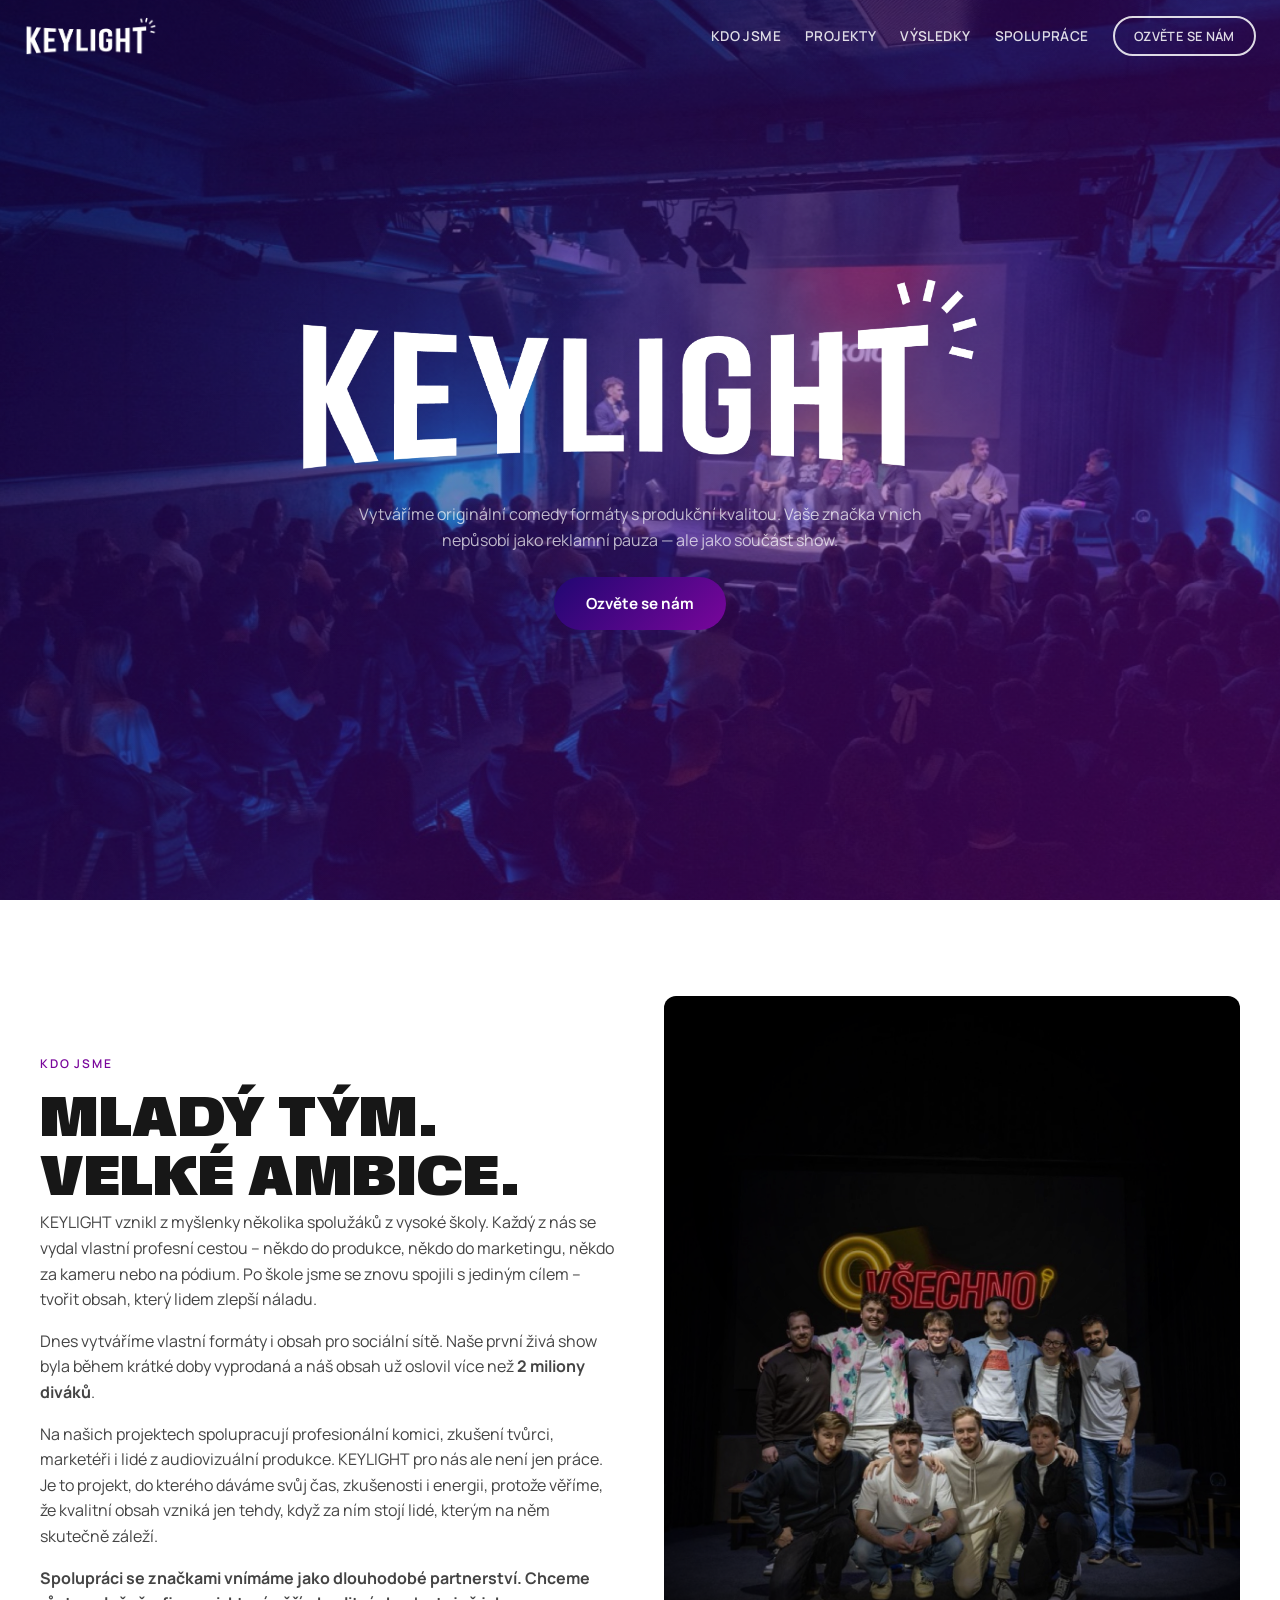
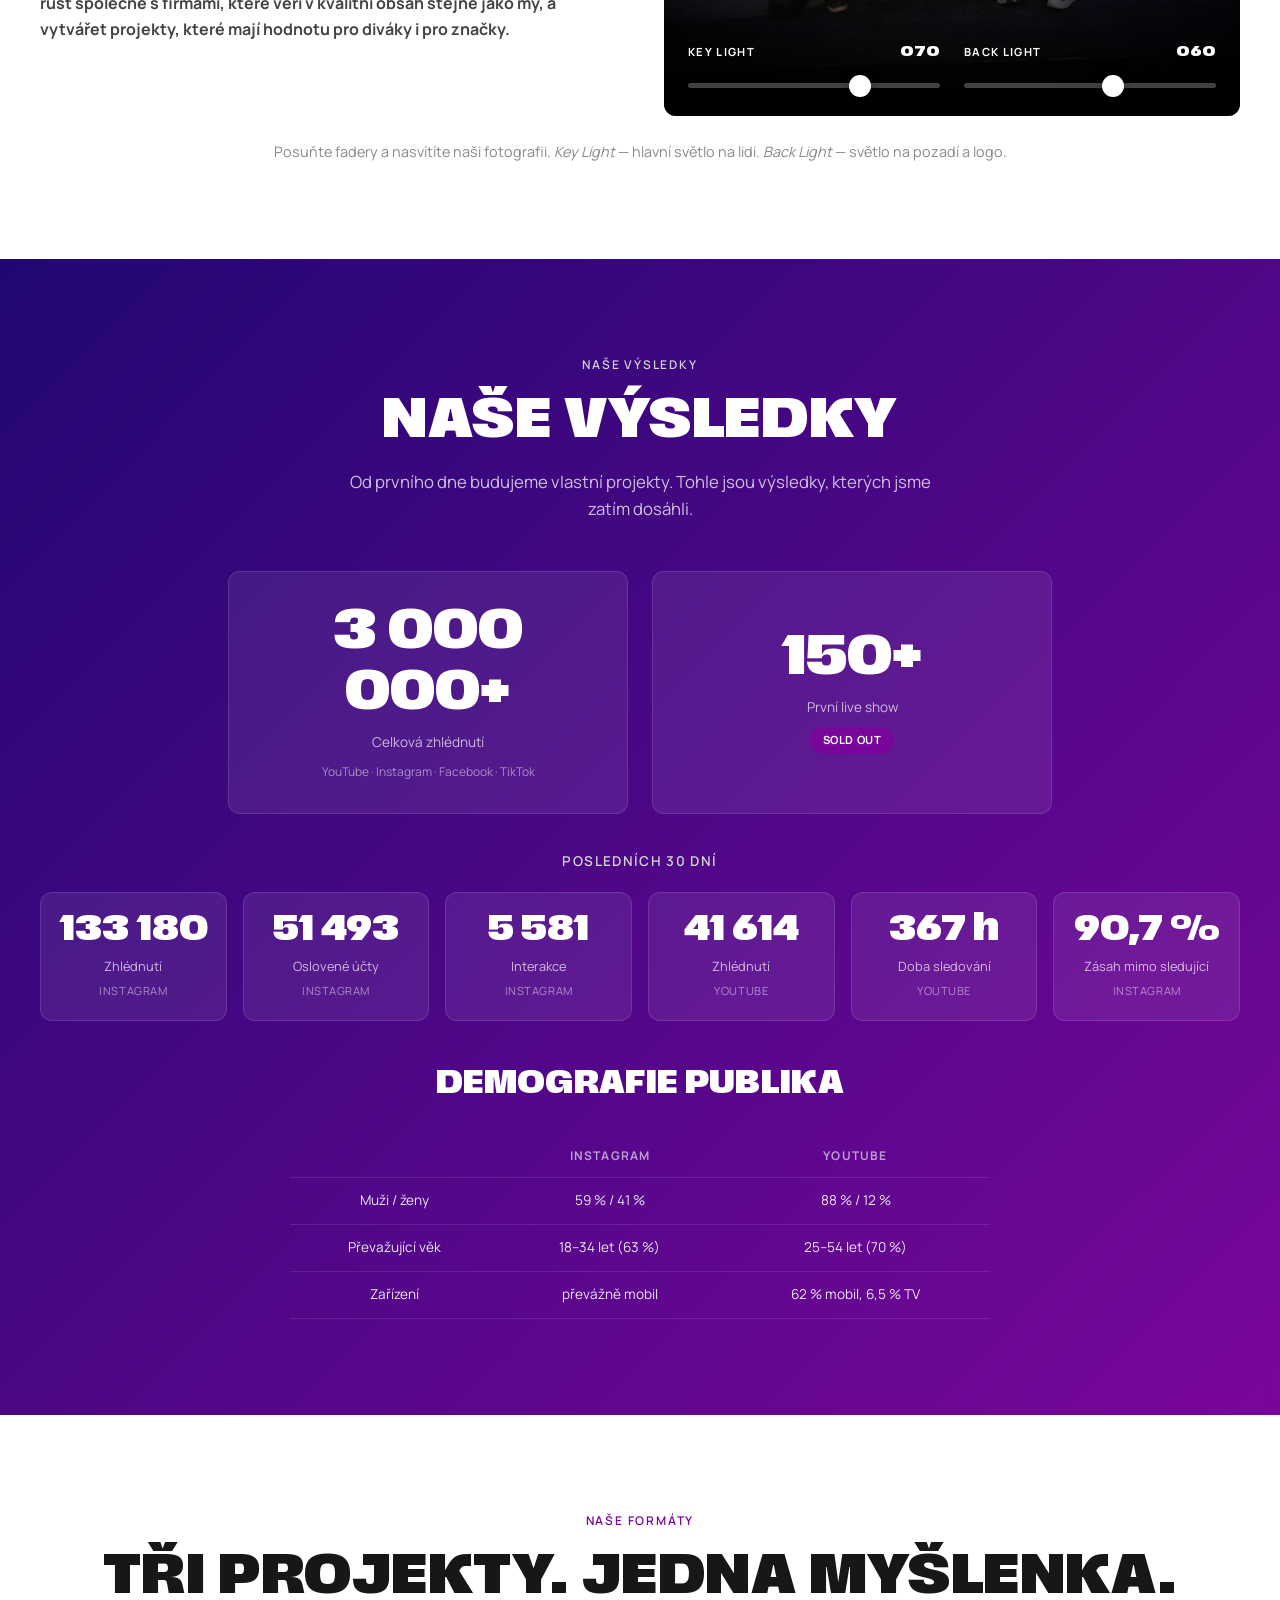
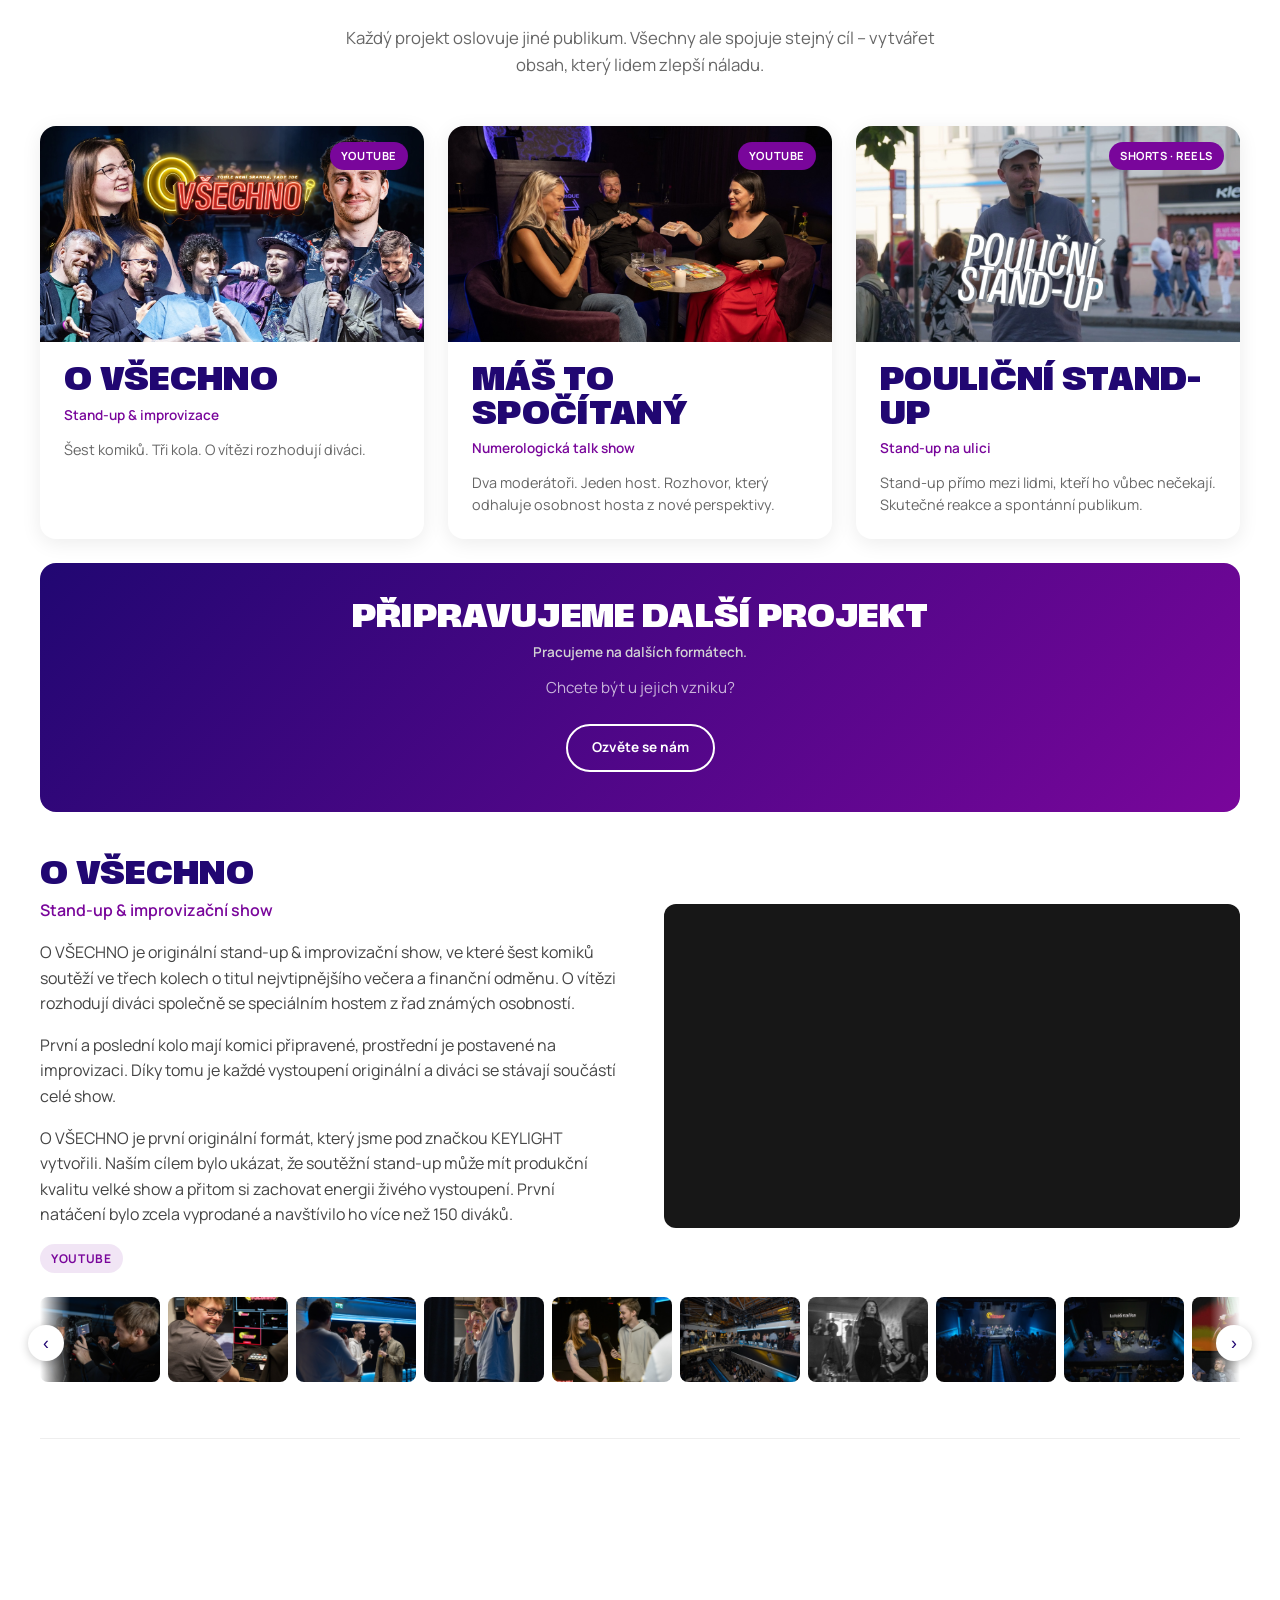
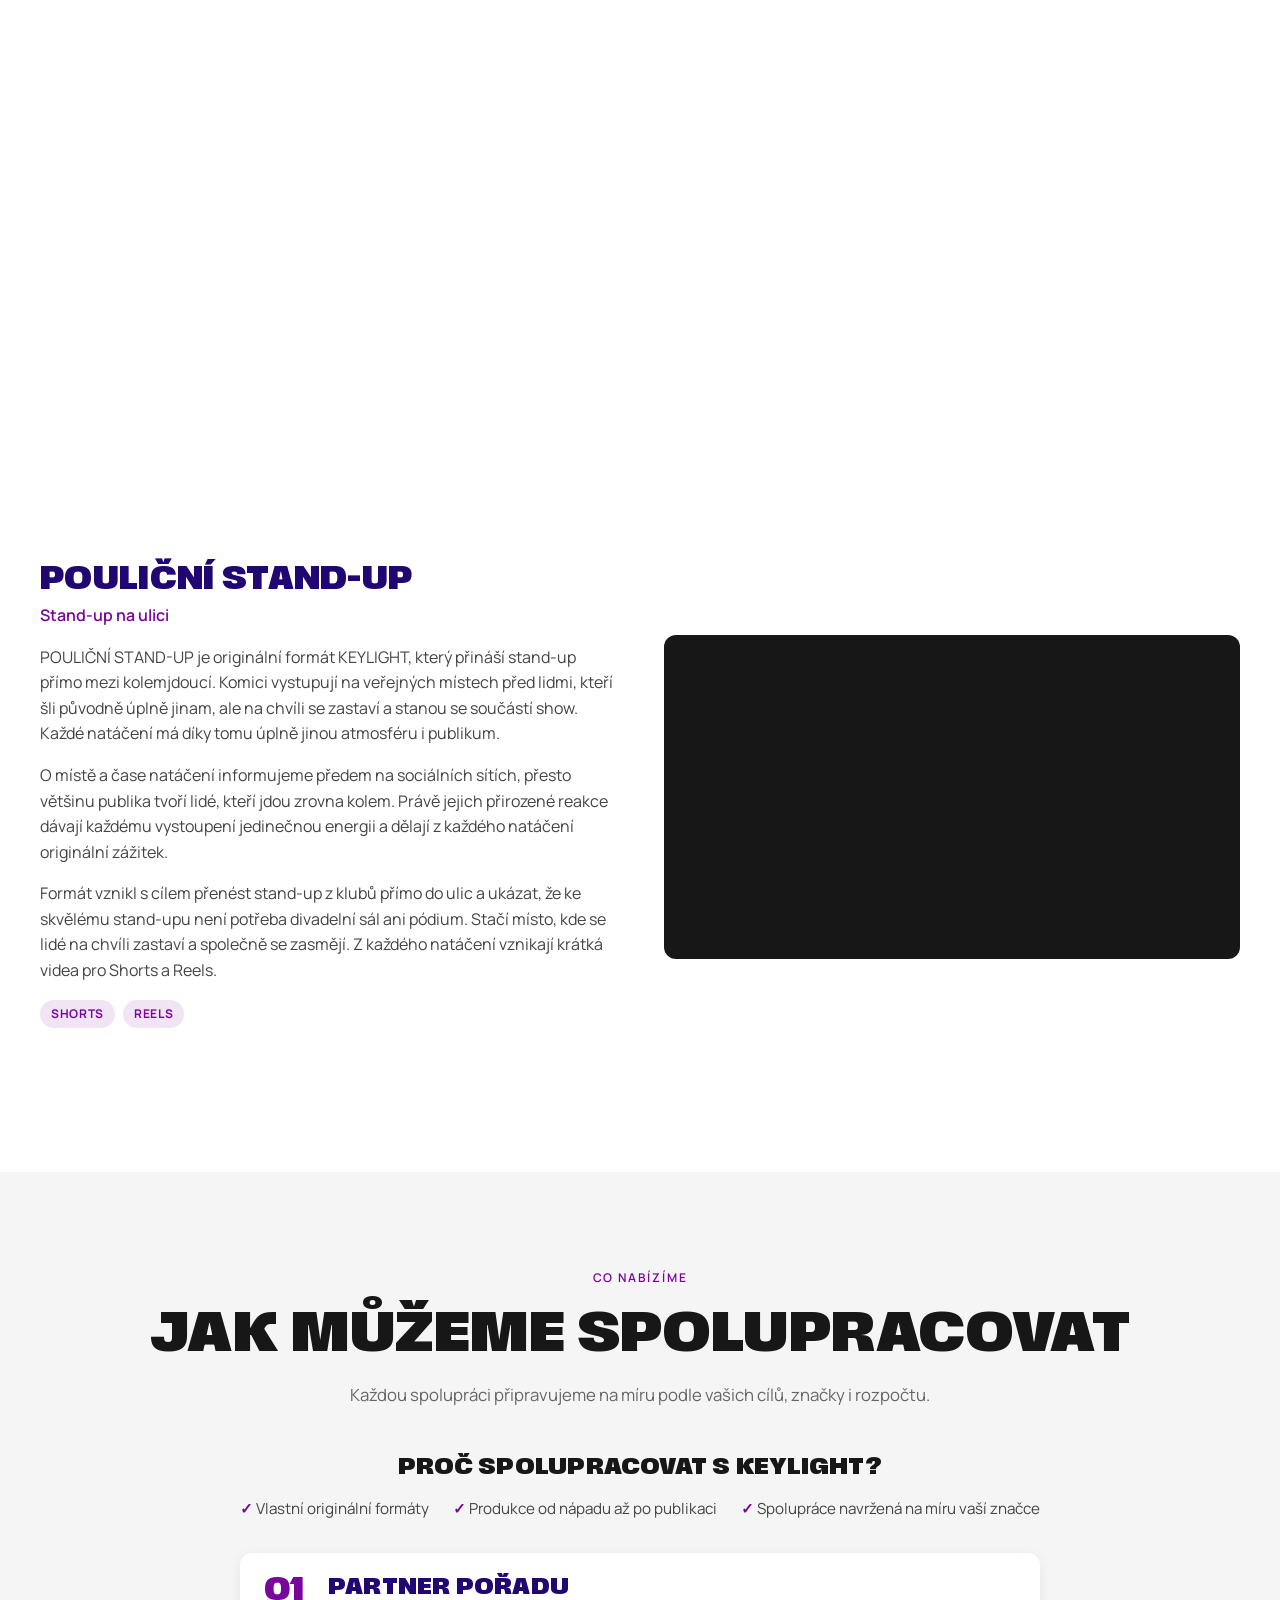
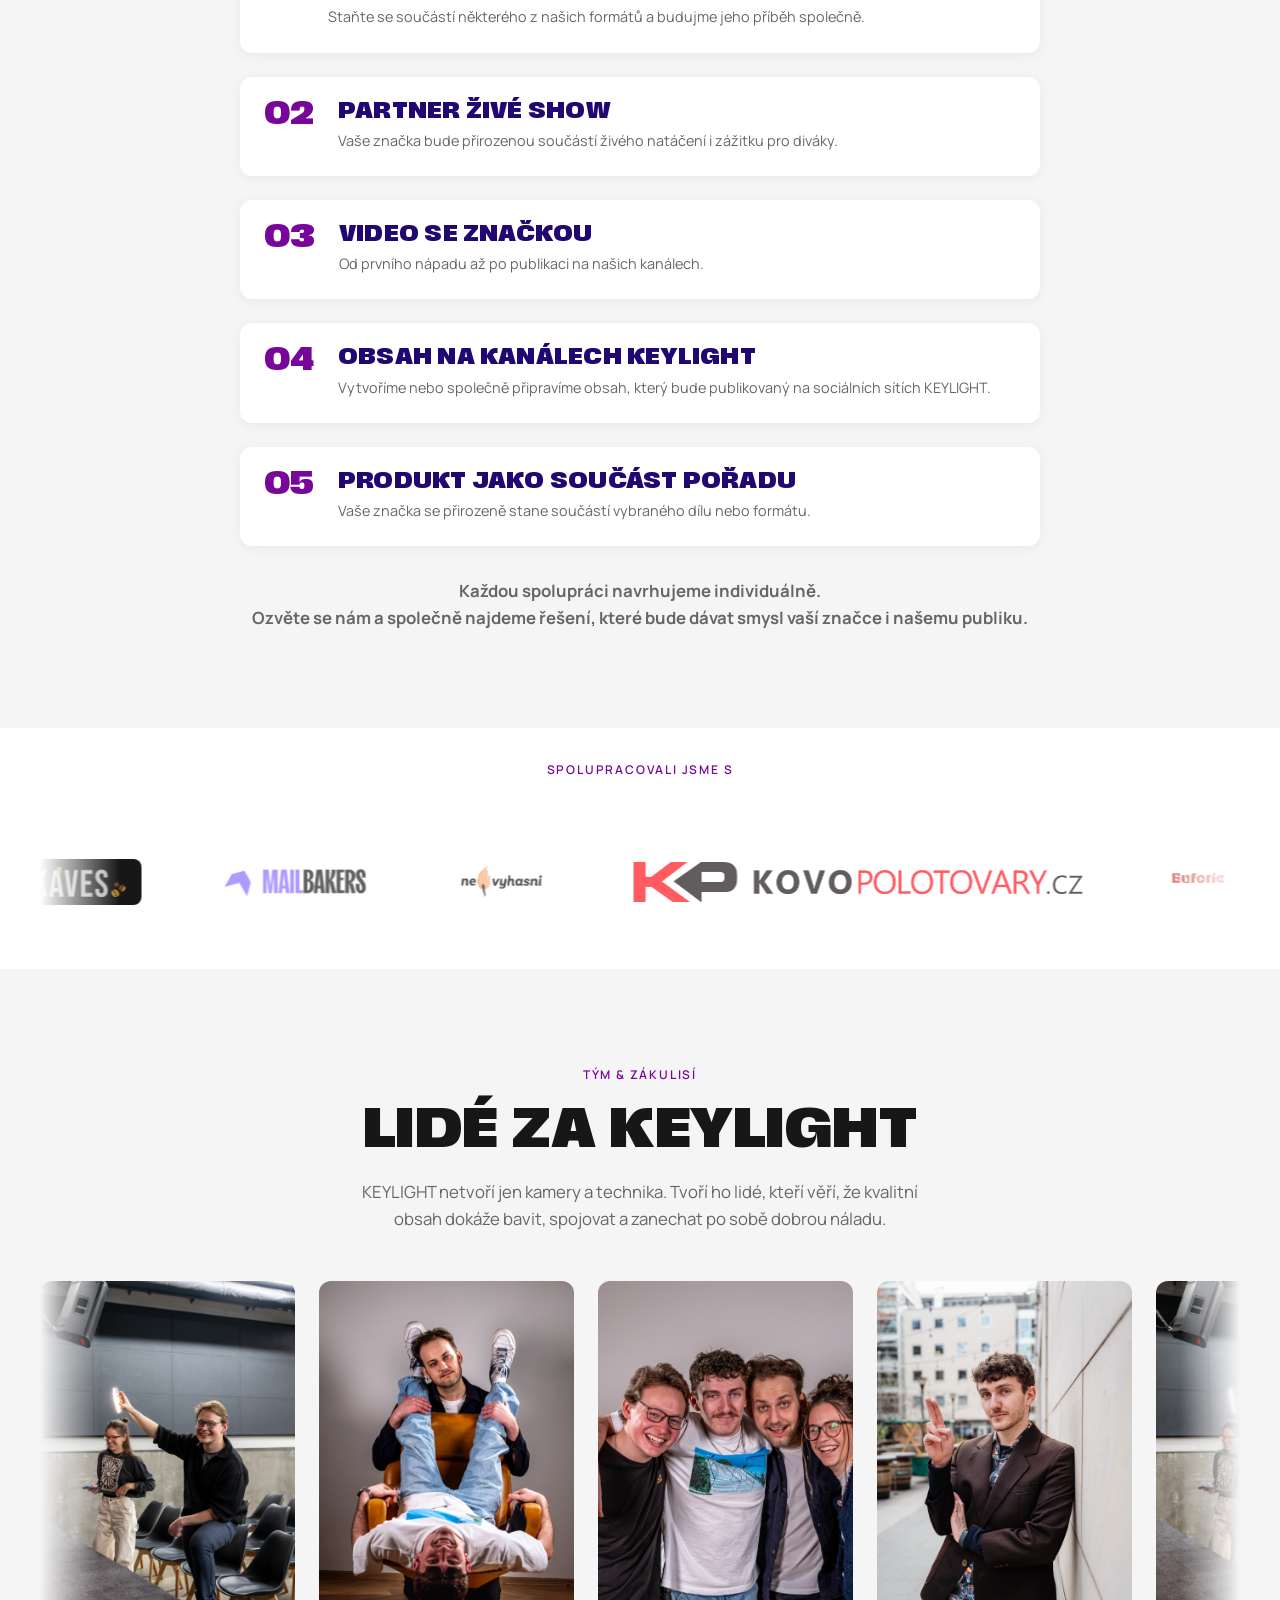
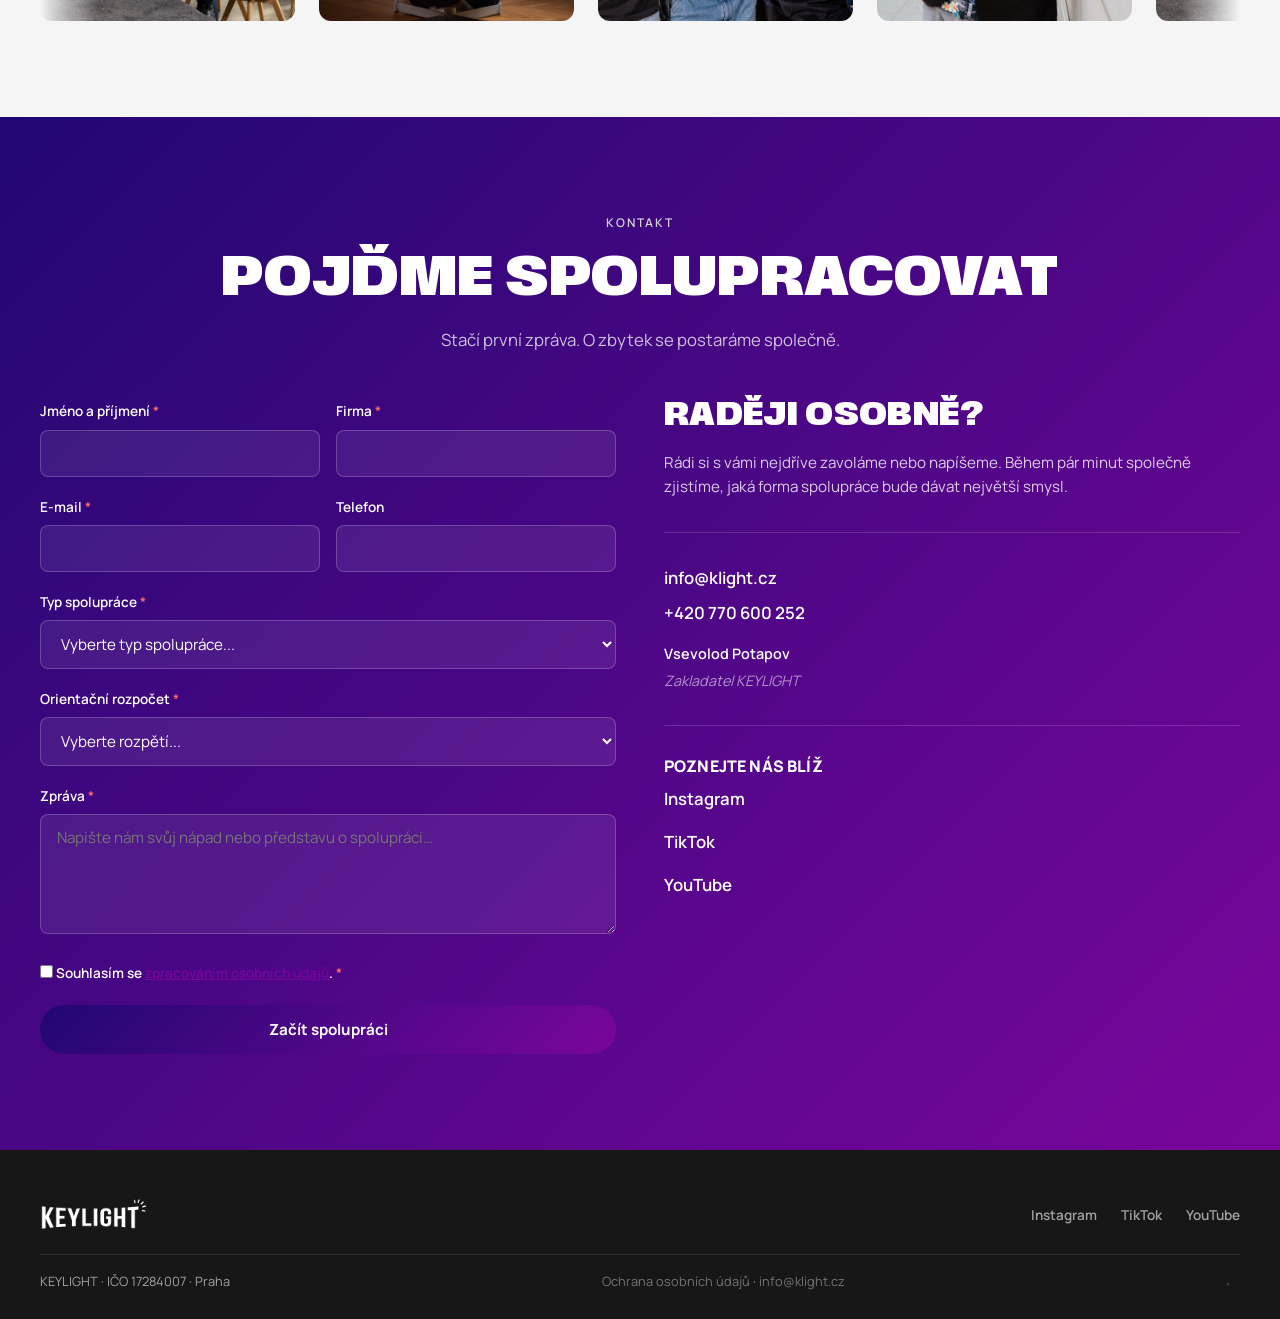
==== commit 78eb5c42: "Replace GTM with custom built-in analytics dashboard - Remove Google Tag Manager and cookie banner e" ====
--- a/index.html
+++ b/index.html
@@ -32,16 +32,8 @@
     ]
   }
   </script>
-  <!-- Google Tag Manager -->
-  <script>(function(w,d,s,l,i){w[l]=w[l]||[];w[l].push({'gtm.start':
-  new Date().getTime(),event:'gtm.js'});var f=d.getElementsByTagName(s)[0],
-  j=d.createElement(s),dl=l!='dataLayer'?'&l='+l:'';j.async=true;j.src=
-  'https://www.googletagmanager.com/gtm.js?id='+i+dl;f.parentNode.insertBefore(j,f);
-  })(window,document,'script','dataLayer','GTM-542MMSL');</script>
 </head>
 <body>
-  <!-- Google Tag Manager (noscript) -->
-  <noscript><iframe src="https://www.googletagmanager.com/ns.html?id=GTM-542MMSL" height="0" width="0" style="display:none;visibility:hidden"></iframe></noscript>
 
   <!-- Navigation -->
   <nav class="nav" id="nav">
@@ -491,43 +483,15 @@
     <div class="footer-bottom">
       <span>KEYLIGHT &middot; IČO 17284007 &middot; Praha</span>
       <span><a href="gdpr/">Ochrana osobních údajů</a> &middot; <a href="mailto:info@klight.cz">info@klight.cz</a></span>
+      <button class="footer-admin-btn" id="analyticsBtn" title="Analytika">&bull;</button>
     </div>
   </footer>
 
-  <!-- ====== COOKIE BANNER ====== -->
-  <div class="cookie-banner" id="cookieBanner">
-    <div class="cookie-inner">
-      <p>Tento web používá cookies pro analytiku (Google Analytics) za účelem zlepšení našich služeb. <a href="gdpr/">Více informací</a>.</p>
-      <div class="cookie-buttons">
-        <button class="cookie-btn cookie-accept" id="cookieAccept">Souhlasím</button>
-        <button class="cookie-btn cookie-decline" id="cookieDecline">Odmítnout</button>
-      </div>
-    </div>
-  </div>
-
-  <!-- ====== ADMIN MODAL ====== -->
-  <div id="adminModal" style="display:none;position:fixed;inset:0;z-index:300;background:rgba(0,0,0,.8);align-items:center;justify-content:center;">
-    <div style="background:var(--white);border-radius:16px;padding:2rem;max-width:500px;width:90%;max-height:90vh;overflow-y:auto;position:relative;">
-      <button id="adminClose" style="position:absolute;top:1rem;right:1rem;background:none;border:none;font-size:1.5rem;cursor:pointer;color:#999;">&times;</button>
-      <div id="adminLogin">
-        <h3 style="font-family:var(--font-heading);margin-bottom:1rem;color:var(--indigo);">Administrace</h3>
-        <input type="password" id="adminPassword" placeholder="Heslo" style="width:100%;padding:.75rem;border:1px solid #ddd;border-radius:8px;margin-bottom:1rem;font-family:var(--font-body);">
-        <button id="adminLoginBtn" class="btn btn-primary" style="width:100%;justify-content:center;">Přihlásit</button>
-        <p id="adminError" style="color:#ff6b6b;font-size:.85rem;margin-top:.5rem;display:none;">Nesprávné heslo.</p>
-      </div>
-      <div id="adminPanel" style="display:none;">
-        <h3 style="font-family:var(--font-heading);margin-bottom:1rem;color:var(--indigo);">Upravit obsah</h3>
-        <div id="adminFields"></div>
-        <div style="display:flex;gap:.75rem;margin-top:1.5rem;">
-          <button id="adminSave" class="btn btn-primary" style="flex:1;justify-content:center;">Uložit</button>
-          <button id="adminExport" class="btn btn-outline-dark" style="flex:1;justify-content:center;">Stáhnout JSON</button>
-        </div>
-        <hr style="margin:1.5rem 0;border:none;border-top:1px solid #eee;">
-        <h4 style="font-family:var(--font-heading);margin-bottom:.75rem;color:var(--indigo);">Změnit heslo</h4>
-        <input type="password" id="adminNewPassword" placeholder="Nové heslo" style="width:100%;padding:.75rem;border:1px solid #ddd;border-radius:8px;margin-bottom:.5rem;font-family:var(--font-body);">
-        <button id="adminChangePassword" class="btn btn-outline-dark" style="width:100%;justify-content:center;">Změnit heslo</button>
-        <p id="adminPasswordMsg" style="color:var(--purple);font-size:.85rem;margin-top:.5rem;display:none;"></p>
-      </div>
+  <!-- ====== ANALYTICS MODAL ====== -->
+  <div id="analyticsModal" style="display:none;position:fixed;inset:0;z-index:300;background:rgba(0,0,0,.9);align-items:flex-start;justify-content:center;overflow-y:auto;">
+    <div class="analytics-panel" id="analyticsPanel">
+      <button id="analyticsClose" style="position:absolute;top:1rem;right:1rem;background:none;border:none;font-size:1.5rem;cursor:pointer;color:#999;">&times;</button>
+      <div id="analyticsContent"></div>
     </div>
   </div>
 
--- a/css/style.css
+++ b/css/style.css
@@ -799,25 +799,19 @@
   display: flex;
   align-items: center;
   gap: 5rem;
-  animation: scrollLogos 30s linear infinite;
   width: max-content;
   will-change: transform;
 }
-
-@keyframes scrollLogos {
-  0% { transform: translate3d(0, 0, 0); }
-  100% { transform: translate3d(-50%, 0, 0); }
-}
-
 
 .clients-track img {
   height: 40px;
   opacity: .7;
-  transition: opacity .3s;
   flex-shrink: 0;
 }
 
-.clients-track img:hover { opacity: 1; }
+.clients-track .logo-on-dark img {
+  height: 30px;
+}
 
 .clients-track .logo-on-dark {
   background: var(--black);
@@ -1052,55 +1046,169 @@
 
 .footer-admin-btn:hover { color: rgba(255,255,255,.4); }
 
-/* --- Cookie Banner --- */
-.cookie-banner {
-  display: none;
-  position: fixed;
-  bottom: 0;
-  left: 0;
-  right: 0;
-  z-index: 200;
-  background: var(--black);
-  color: var(--white);
-  padding: 1.25rem 1.5rem;
-  box-shadow: 0 -4px 20px rgba(0,0,0,.2);
-}
-
-.cookie-banner.show { display: flex; }
-
-.cookie-inner {
-  max-width: var(--max-width);
-  margin: 0 auto;
-  display: flex;
-  align-items: center;
+/* --- Analytics Panel --- */
+.analytics-panel {
+  background: var(--white);
+  border-radius: 16px;
+  padding: 2rem;
+  max-width: 700px;
+  width: 95%;
+  margin: 2rem auto;
+  position: relative;
+  font-family: var(--font-body);
+  color: var(--black);
+}
+
+.analytics-panel h3 {
+  font-family: var(--font-heading);
+  color: var(--indigo);
+  margin-bottom: 1.5rem;
+}
+
+.analytics-panel h4 {
+  font-family: var(--font-heading);
+  color: var(--indigo);
+  margin: 1.5rem 0 .75rem;
+  font-size: 1rem;
+}
+
+.an-grid {
+  display: grid;
+  grid-template-columns: repeat(auto-fit, minmax(140px, 1fr));
+  gap: .75rem;
+  margin-bottom: 1.5rem;
+}
+
+.an-card {
+  background: #f5f5f6;
+  border-radius: 10px;
+  padding: 1rem;
+  text-align: center;
+}
+
+.an-card .an-val {
+  font-family: var(--font-heading);
+  font-size: 1.8rem;
+  font-weight: 900;
+  color: var(--indigo);
+  line-height: 1.1;
+}
+
+.an-card .an-lbl {
+  font-size: .75rem;
+  color: #888;
+  margin-top: .25rem;
+}
+
+.an-bar-wrap { margin-bottom: .5rem; }
+
+.an-bar-label {
+  display: flex;
   justify-content: space-between;
-  gap: 1.5rem;
+  font-size: .8rem;
+  margin-bottom: .2rem;
+  color: #555;
+}
+
+.an-bar {
+  height: 8px;
+  background: #eee;
+  border-radius: 4px;
+  overflow: hidden;
+}
+
+.an-bar-fill {
+  height: 100%;
+  background: var(--gradient);
+  border-radius: 4px;
+  transition: width .3s;
+}
+
+.an-table {
+  width: 100%;
+  border-collapse: collapse;
+  font-size: .8rem;
+  margin-bottom: 1rem;
+}
+
+.an-table th {
+  text-align: left;
+  font-weight: 700;
+  color: #888;
+  font-size: .7rem;
+  text-transform: uppercase;
+  letter-spacing: .05em;
+  padding: .5rem .25rem;
+  border-bottom: 1px solid #eee;
+}
+
+.an-table td {
+  padding: .4rem .25rem;
+  border-bottom: 1px solid #f5f5f5;
+  color: #444;
+}
+
+.an-actions {
+  display: flex;
+  gap: .5rem;
   flex-wrap: wrap;
-}
-
-.cookie-inner p {
-  font-size: .85rem;
-  opacity: .8;
-  flex: 1;
-  min-width: 200px;
-}
-
-.cookie-inner p a { color: var(--purple); text-decoration: underline; }
-
-.cookie-buttons { display: flex; gap: .75rem; }
-
-.cookie-btn {
-  padding: .5rem 1.25rem;
-  border-radius: 6px;
-  font-size: .85rem;
+  margin-top: 1.5rem;
+  padding-top: 1.5rem;
+  border-top: 1px solid #eee;
+}
+
+.an-actions button {
+  padding: .5rem 1rem;
+  border-radius: 8px;
+  font-size: .8rem;
   font-weight: 600;
   cursor: pointer;
-  border: none;
-  font-family: var(--font-body);
-}
-
-.cookie-accept { background: var(--purple); color: var(--white); }
-.cookie-decline { background: rgba(255,255,255,.1); color: var(--white); }
+  border: 1px solid #ddd;
+  background: #f5f5f6;
+  color: var(--black);
+  font-family: var(--font-body);
+  transition: background .2s;
+}
+
+.an-actions button:hover { background: #eee; }
+
+.an-login input {
+  width: 100%;
+  padding: .75rem;
+  border: 1px solid #ddd;
+  border-radius: 8px;
+  margin-bottom: .75rem;
+  font-family: var(--font-body);
+}
+
+.an-login .an-error {
+  color: #ff6b6b;
+  font-size: .85rem;
+  margin-top: .5rem;
+  display: none;
+}
+
+.an-pw-section {
+  margin-top: 1.5rem;
+  padding-top: 1.5rem;
+  border-top: 1px solid #eee;
+}
+
+.an-pw-section input {
+  width: 100%;
+  padding: .5rem .75rem;
+  border: 1px solid #ddd;
+  border-radius: 8px;
+  margin-bottom: .5rem;
+  font-family: var(--font-body);
+  font-size: .85rem;
+}
+
+.an-msg {
+  font-size: .8rem;
+  color: var(--purple);
+  margin-top: .5rem;
+}
 
 /* --- Scroll Animations --- */
 .reveal {
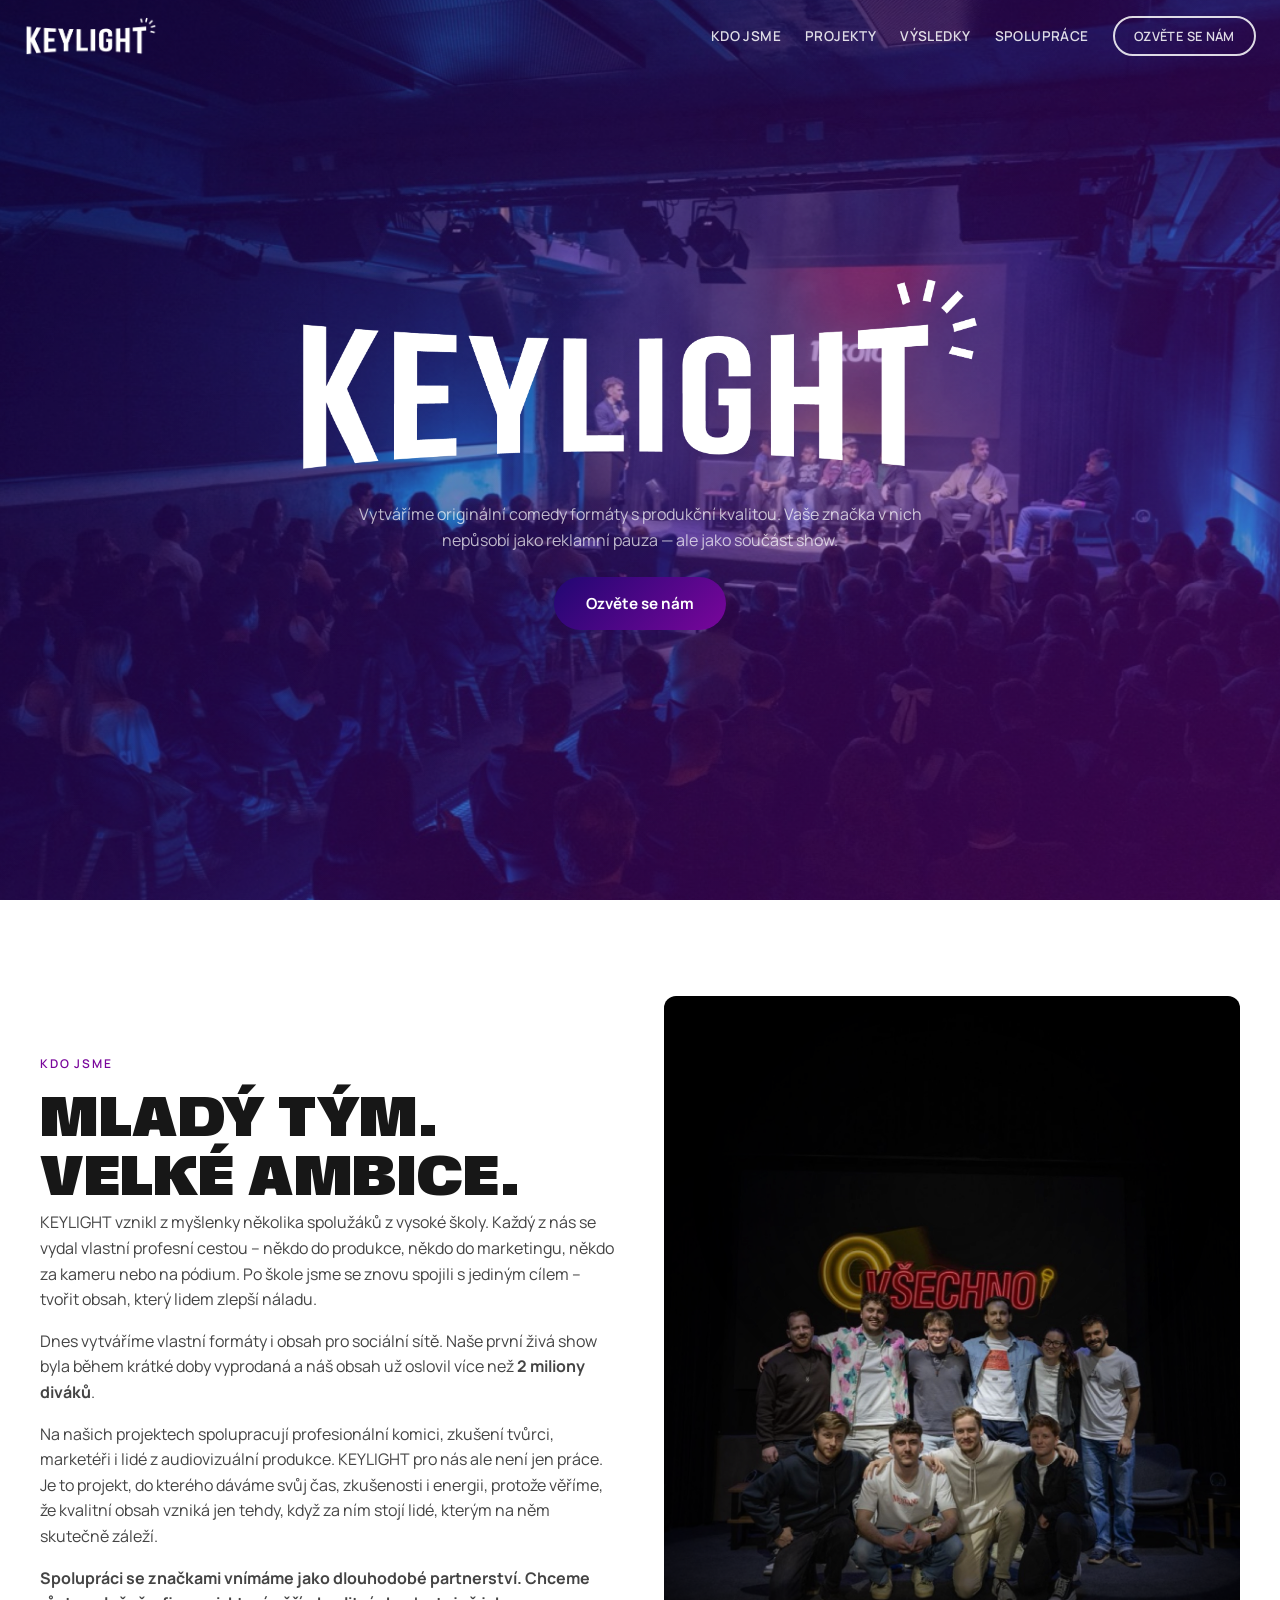
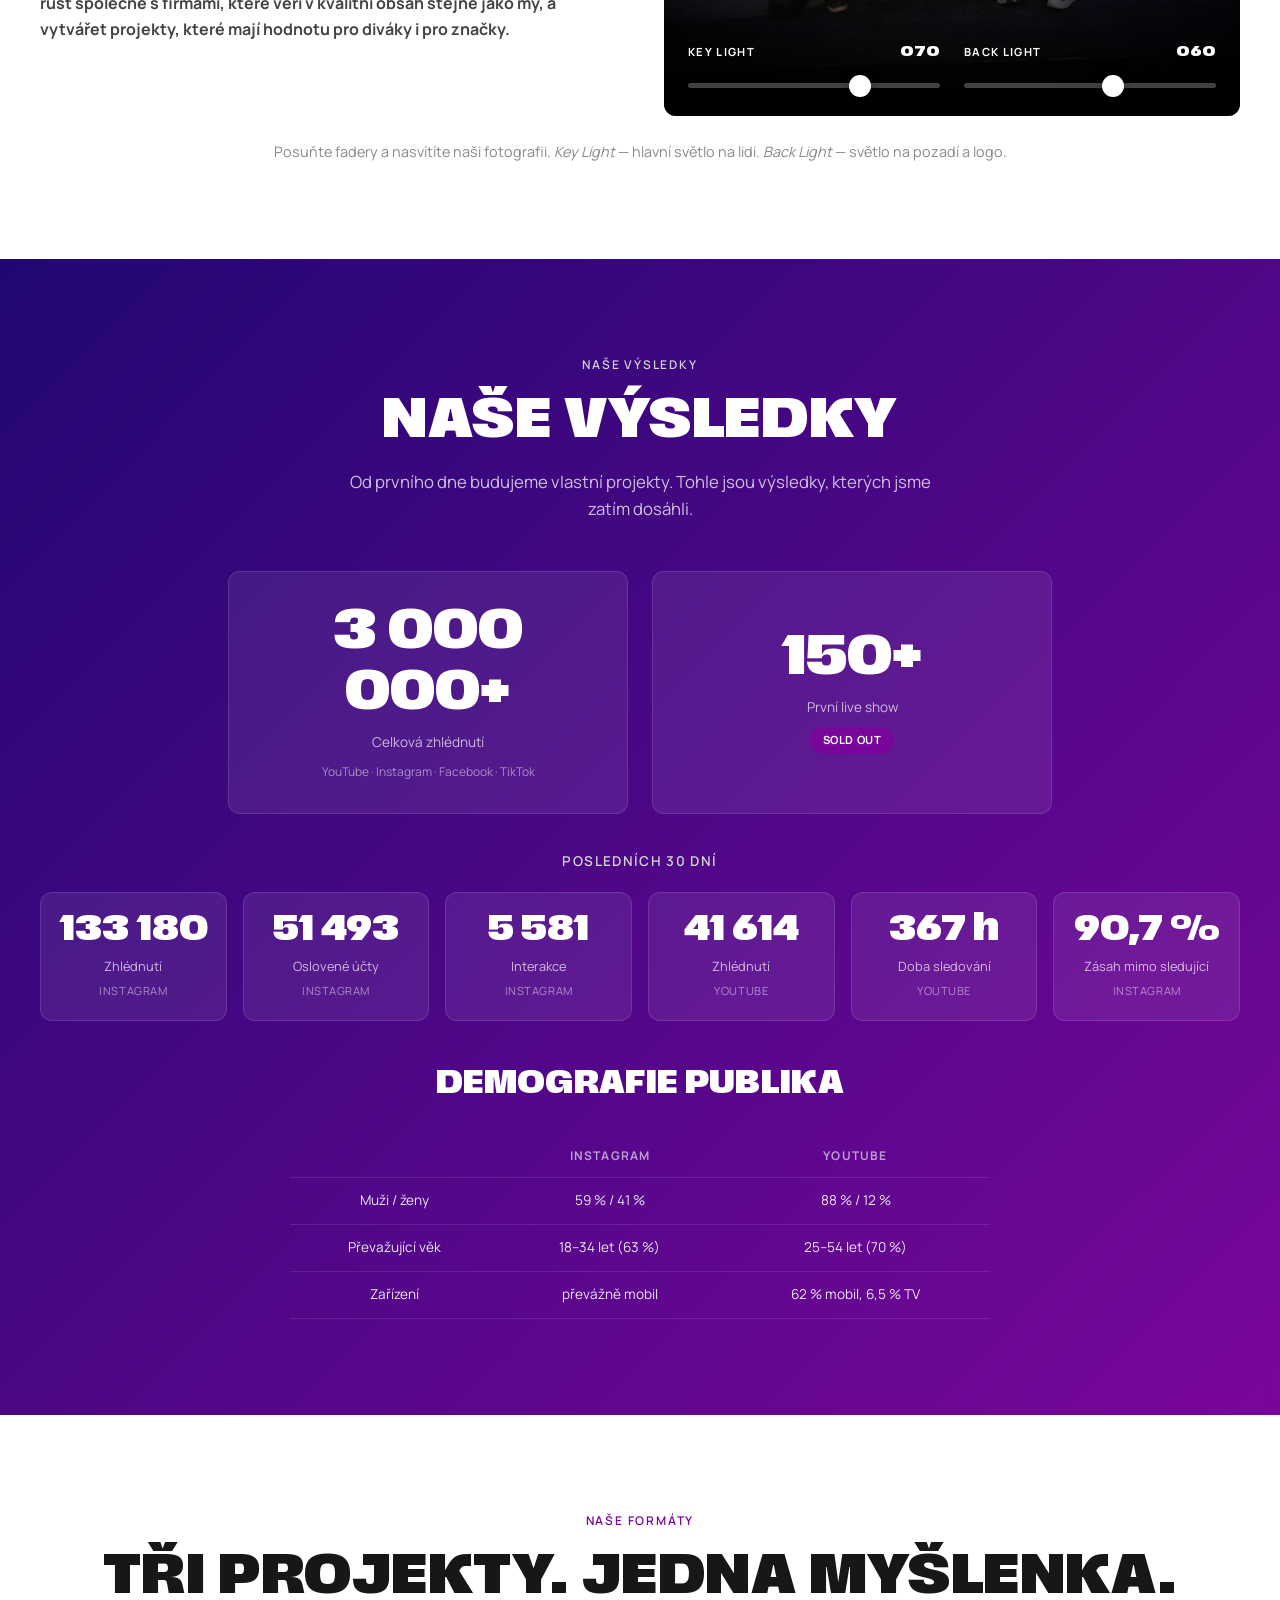
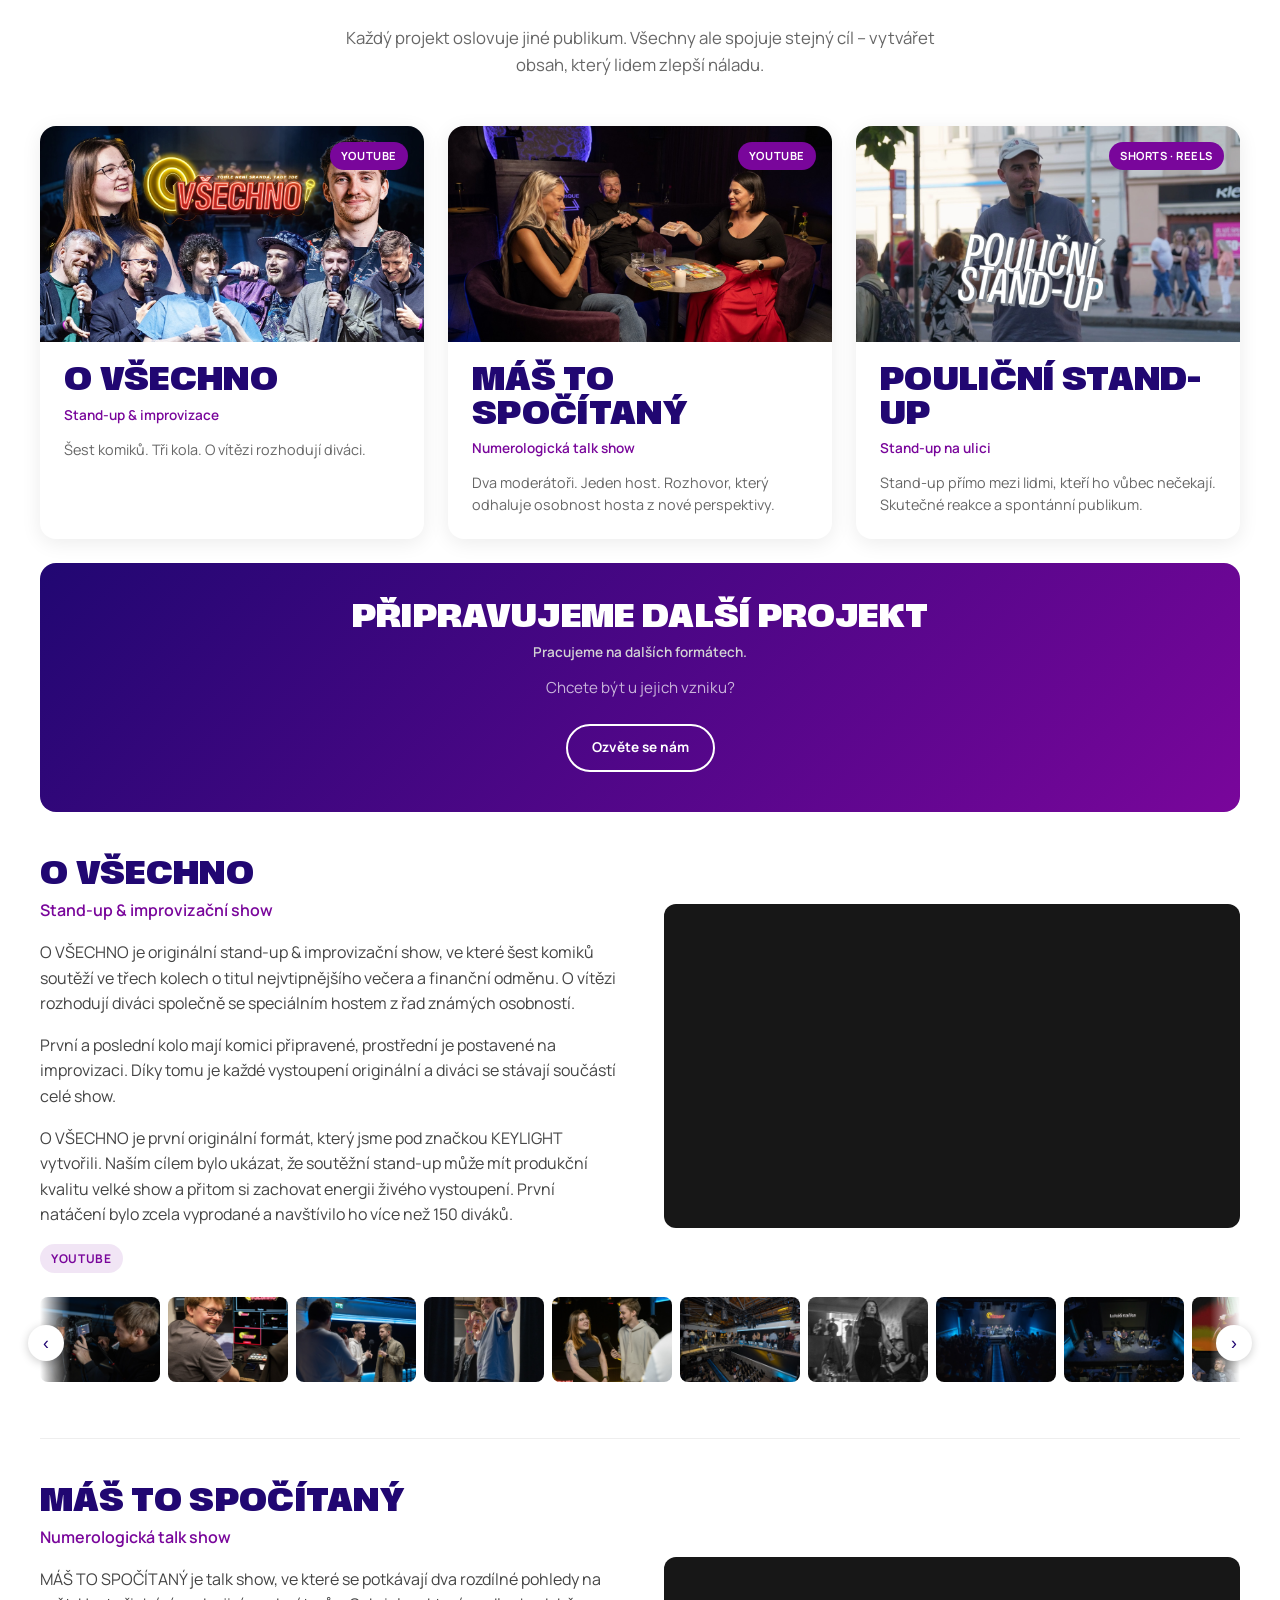
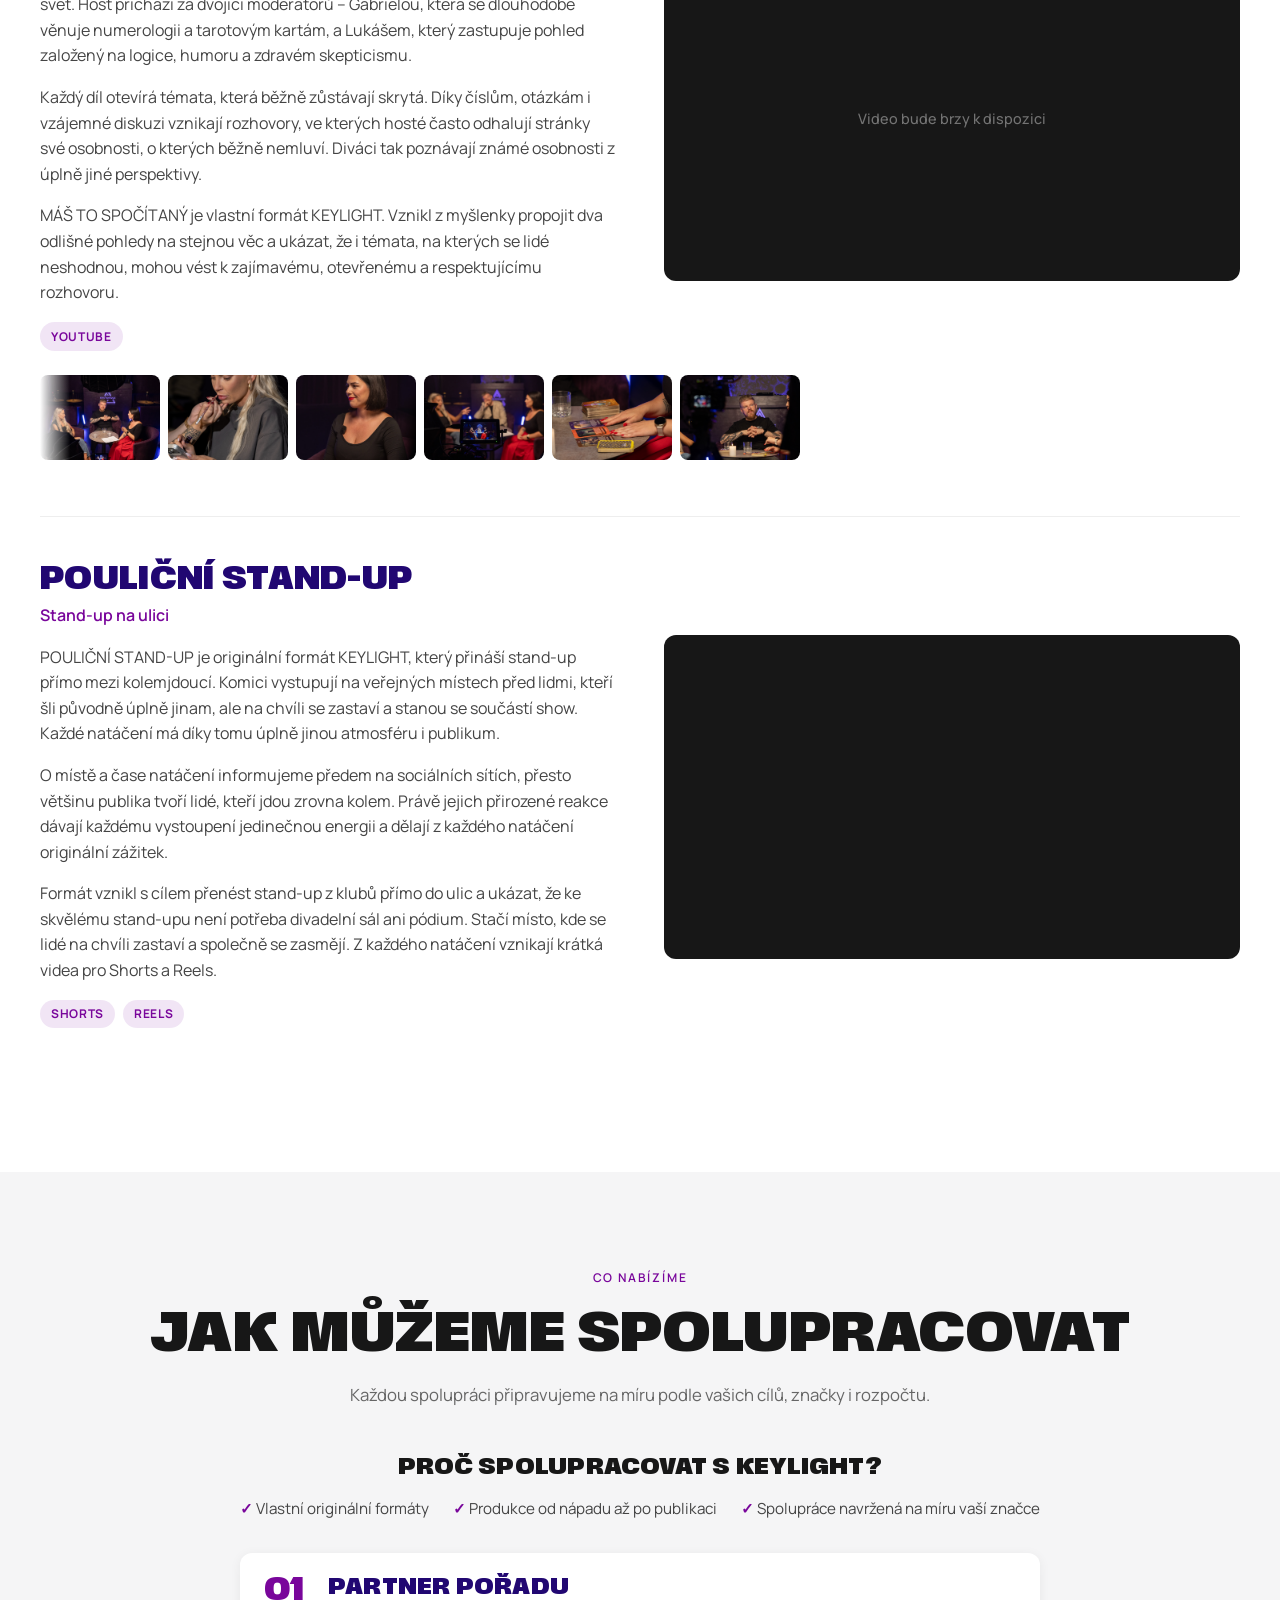
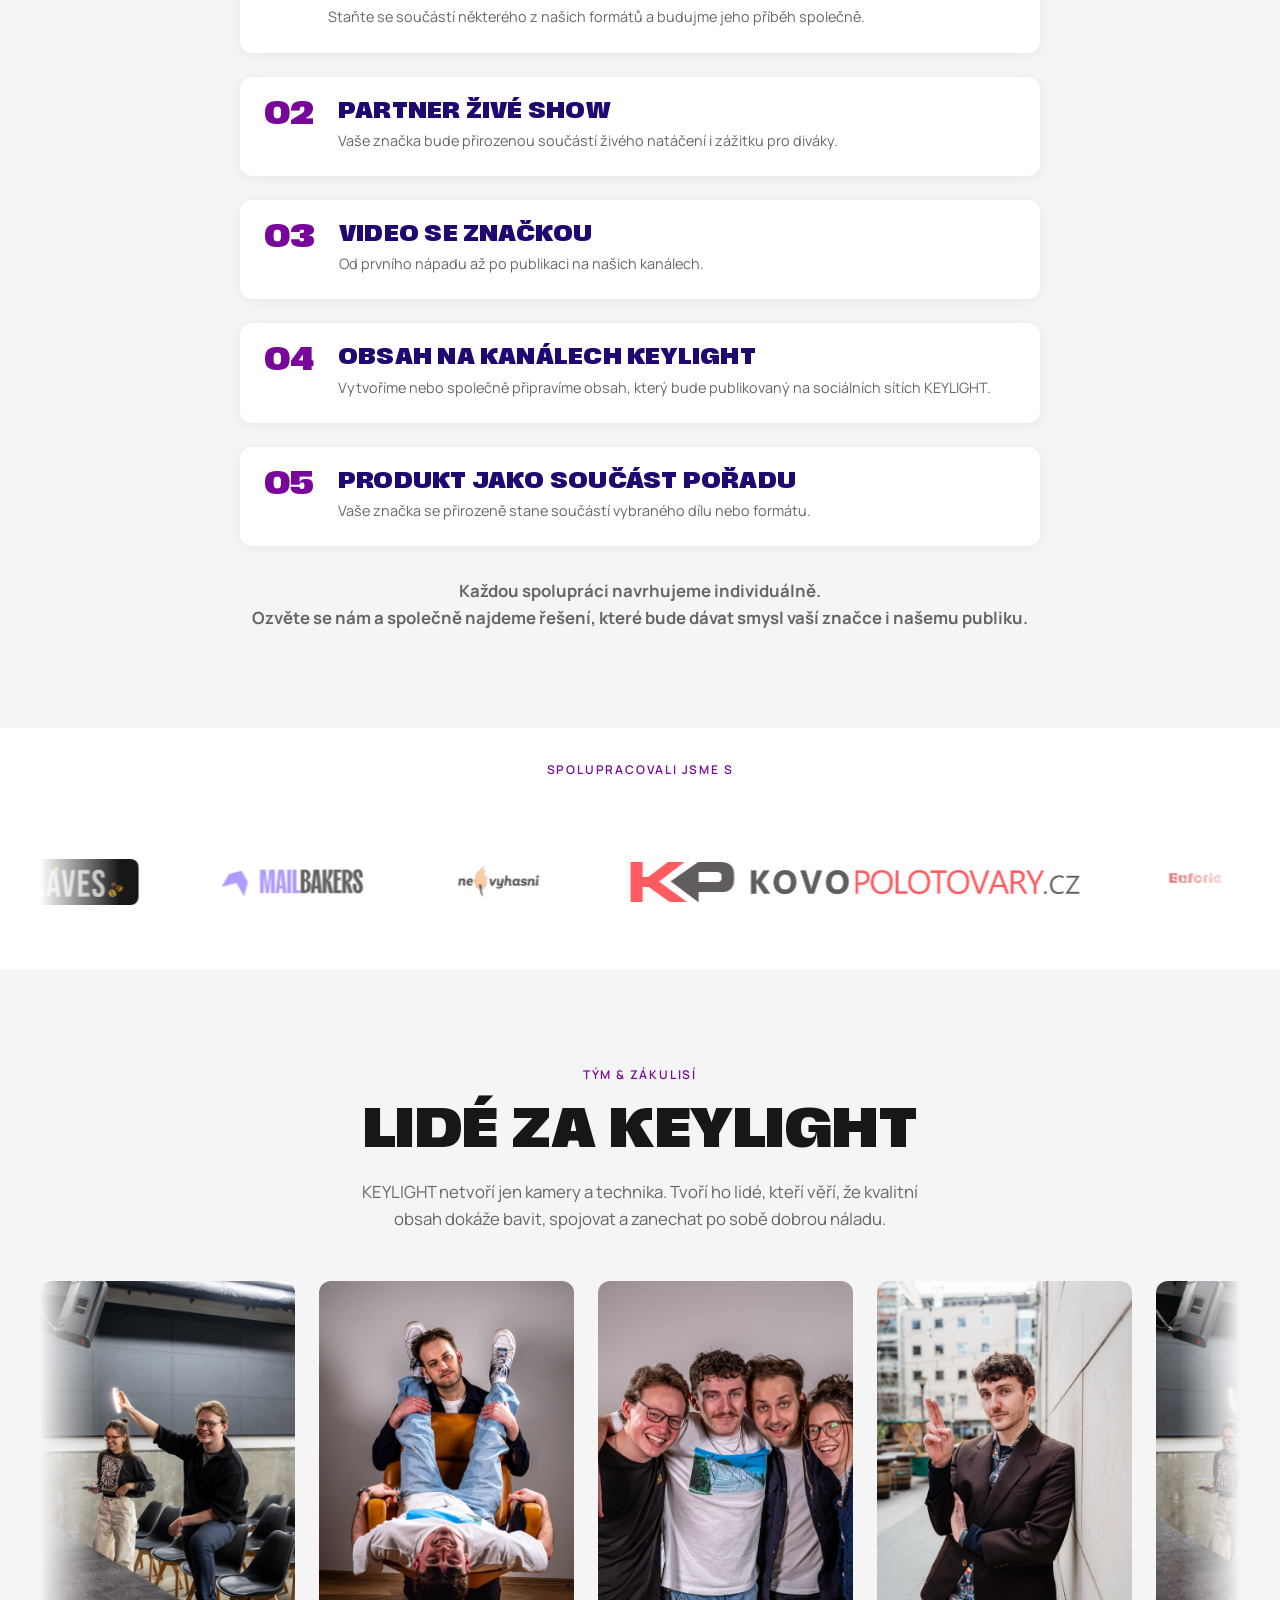
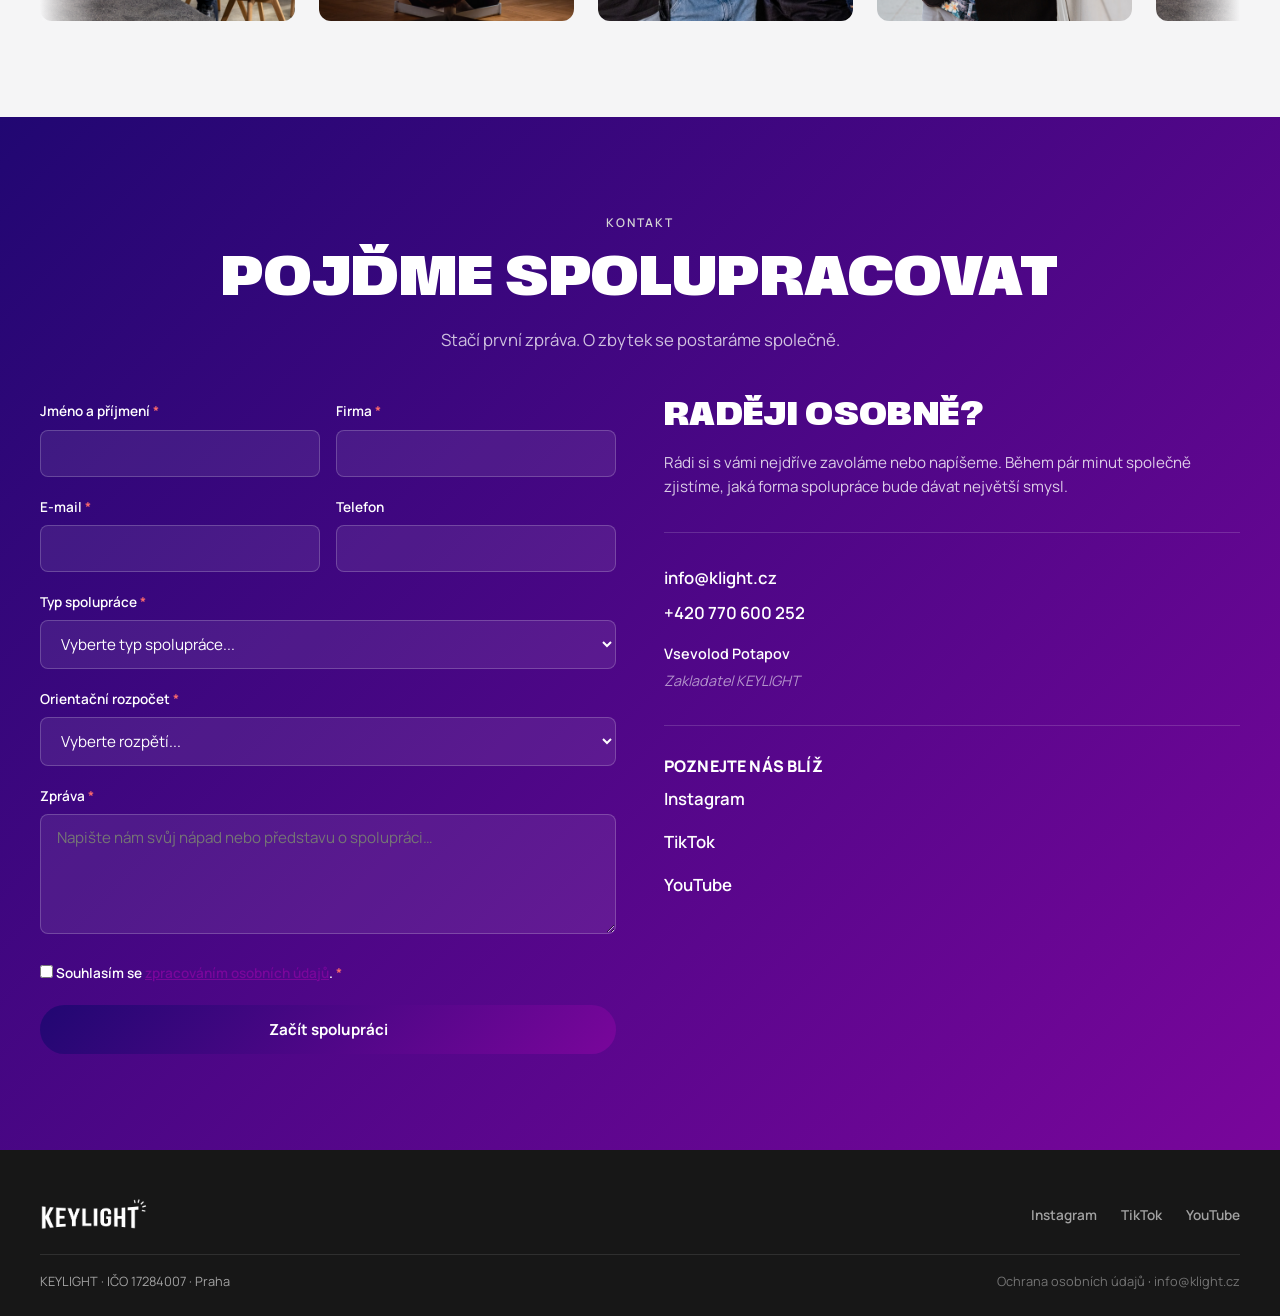
==== commit 6e568424: "Remove custom analytics — will use Google Analytics instead Co-Authored-By: Claude Opus 4.6 <noreply" ====
--- a/index.html
+++ b/index.html
@@ -483,17 +483,9 @@
     <div class="footer-bottom">
       <span>KEYLIGHT &middot; IČO 17284007 &middot; Praha</span>
       <span><a href="gdpr/">Ochrana osobních údajů</a> &middot; <a href="mailto:info@klight.cz">info@klight.cz</a></span>
-      <button class="footer-admin-btn" id="analyticsBtn" title="Analytika">&bull;</button>
     </div>
   </footer>
 
-  <!-- ====== ANALYTICS MODAL ====== -->
-  <div id="analyticsModal" style="display:none;position:fixed;inset:0;z-index:300;background:rgba(0,0,0,.9);align-items:flex-start;justify-content:center;overflow-y:auto;">
-    <div class="analytics-panel" id="analyticsPanel">
-      <button id="analyticsClose" style="position:absolute;top:1rem;right:1rem;background:none;border:none;font-size:1.5rem;cursor:pointer;color:#999;">&times;</button>
-      <div id="analyticsContent"></div>
-    </div>
-  </div>
 
   <!-- ====== LIGHTBOX ====== -->
   <div class="lightbox" id="lightbox">
--- a/css/style.css
+++ b/css/style.css
@@ -1046,169 +1046,6 @@
 
 .footer-admin-btn:hover { color: rgba(255,255,255,.4); }
 
-/* --- Analytics Panel --- */
-.analytics-panel {
-  background: var(--white);
-  border-radius: 16px;
-  padding: 2rem;
-  max-width: 700px;
-  width: 95%;
-  margin: 2rem auto;
-  position: relative;
-  font-family: var(--font-body);
-  color: var(--black);
-}
-
-.analytics-panel h3 {
-  font-family: var(--font-heading);
-  color: var(--indigo);
-  margin-bottom: 1.5rem;
-}
-
-.analytics-panel h4 {
-  font-family: var(--font-heading);
-  color: var(--indigo);
-  margin: 1.5rem 0 .75rem;
-  font-size: 1rem;
-}
-
-.an-grid {
-  display: grid;
-  grid-template-columns: repeat(auto-fit, minmax(140px, 1fr));
-  gap: .75rem;
-  margin-bottom: 1.5rem;
-}
-
-.an-card {
-  background: #f5f5f6;
-  border-radius: 10px;
-  padding: 1rem;
-  text-align: center;
-}
-
-.an-card .an-val {
-  font-family: var(--font-heading);
-  font-size: 1.8rem;
-  font-weight: 900;
-  color: var(--indigo);
-  line-height: 1.1;
-}
-
-.an-card .an-lbl {
-  font-size: .75rem;
-  color: #888;
-  margin-top: .25rem;
-}
-
-.an-bar-wrap { margin-bottom: .5rem; }
-
-.an-bar-label {
-  display: flex;
-  justify-content: space-between;
-  font-size: .8rem;
-  margin-bottom: .2rem;
-  color: #555;
-}
-
-.an-bar {
-  height: 8px;
-  background: #eee;
-  border-radius: 4px;
-  overflow: hidden;
-}
-
-.an-bar-fill {
-  height: 100%;
-  background: var(--gradient);
-  border-radius: 4px;
-  transition: width .3s;
-}
-
-.an-table {
-  width: 100%;
-  border-collapse: collapse;
-  font-size: .8rem;
-  margin-bottom: 1rem;
-}
-
-.an-table th {
-  text-align: left;
-  font-weight: 700;
-  color: #888;
-  font-size: .7rem;
-  text-transform: uppercase;
-  letter-spacing: .05em;
-  padding: .5rem .25rem;
-  border-bottom: 1px solid #eee;
-}
-
-.an-table td {
-  padding: .4rem .25rem;
-  border-bottom: 1px solid #f5f5f5;
-  color: #444;
-}
-
-.an-actions {
-  display: flex;
-  gap: .5rem;
-  flex-wrap: wrap;
-  margin-top: 1.5rem;
-  padding-top: 1.5rem;
-  border-top: 1px solid #eee;
-}
-
-.an-actions button {
-  padding: .5rem 1rem;
-  border-radius: 8px;
-  font-size: .8rem;
-  font-weight: 600;
-  cursor: pointer;
-  border: 1px solid #ddd;
-  background: #f5f5f6;
-  color: var(--black);
-  font-family: var(--font-body);
-  transition: background .2s;
-}
-
-.an-actions button:hover { background: #eee; }
-
-.an-login input {
-  width: 100%;
-  padding: .75rem;
-  border: 1px solid #ddd;
-  border-radius: 8px;
-  margin-bottom: .75rem;
-  font-family: var(--font-body);
-}
-
-.an-login .an-error {
-  color: #ff6b6b;
-  font-size: .85rem;
-  margin-top: .5rem;
-  display: none;
-}
-
-.an-pw-section {
-  margin-top: 1.5rem;
-  padding-top: 1.5rem;
-  border-top: 1px solid #eee;
-}
-
-.an-pw-section input {
-  width: 100%;
-  padding: .5rem .75rem;
-  border: 1px solid #ddd;
-  border-radius: 8px;
-  margin-bottom: .5rem;
-  font-family: var(--font-body);
-  font-size: .85rem;
-}
-
-.an-msg {
-  font-size: .8rem;
-  color: var(--purple);
-  margin-top: .5rem;
-}
 
 /* --- Scroll Animations --- */
 .reveal {
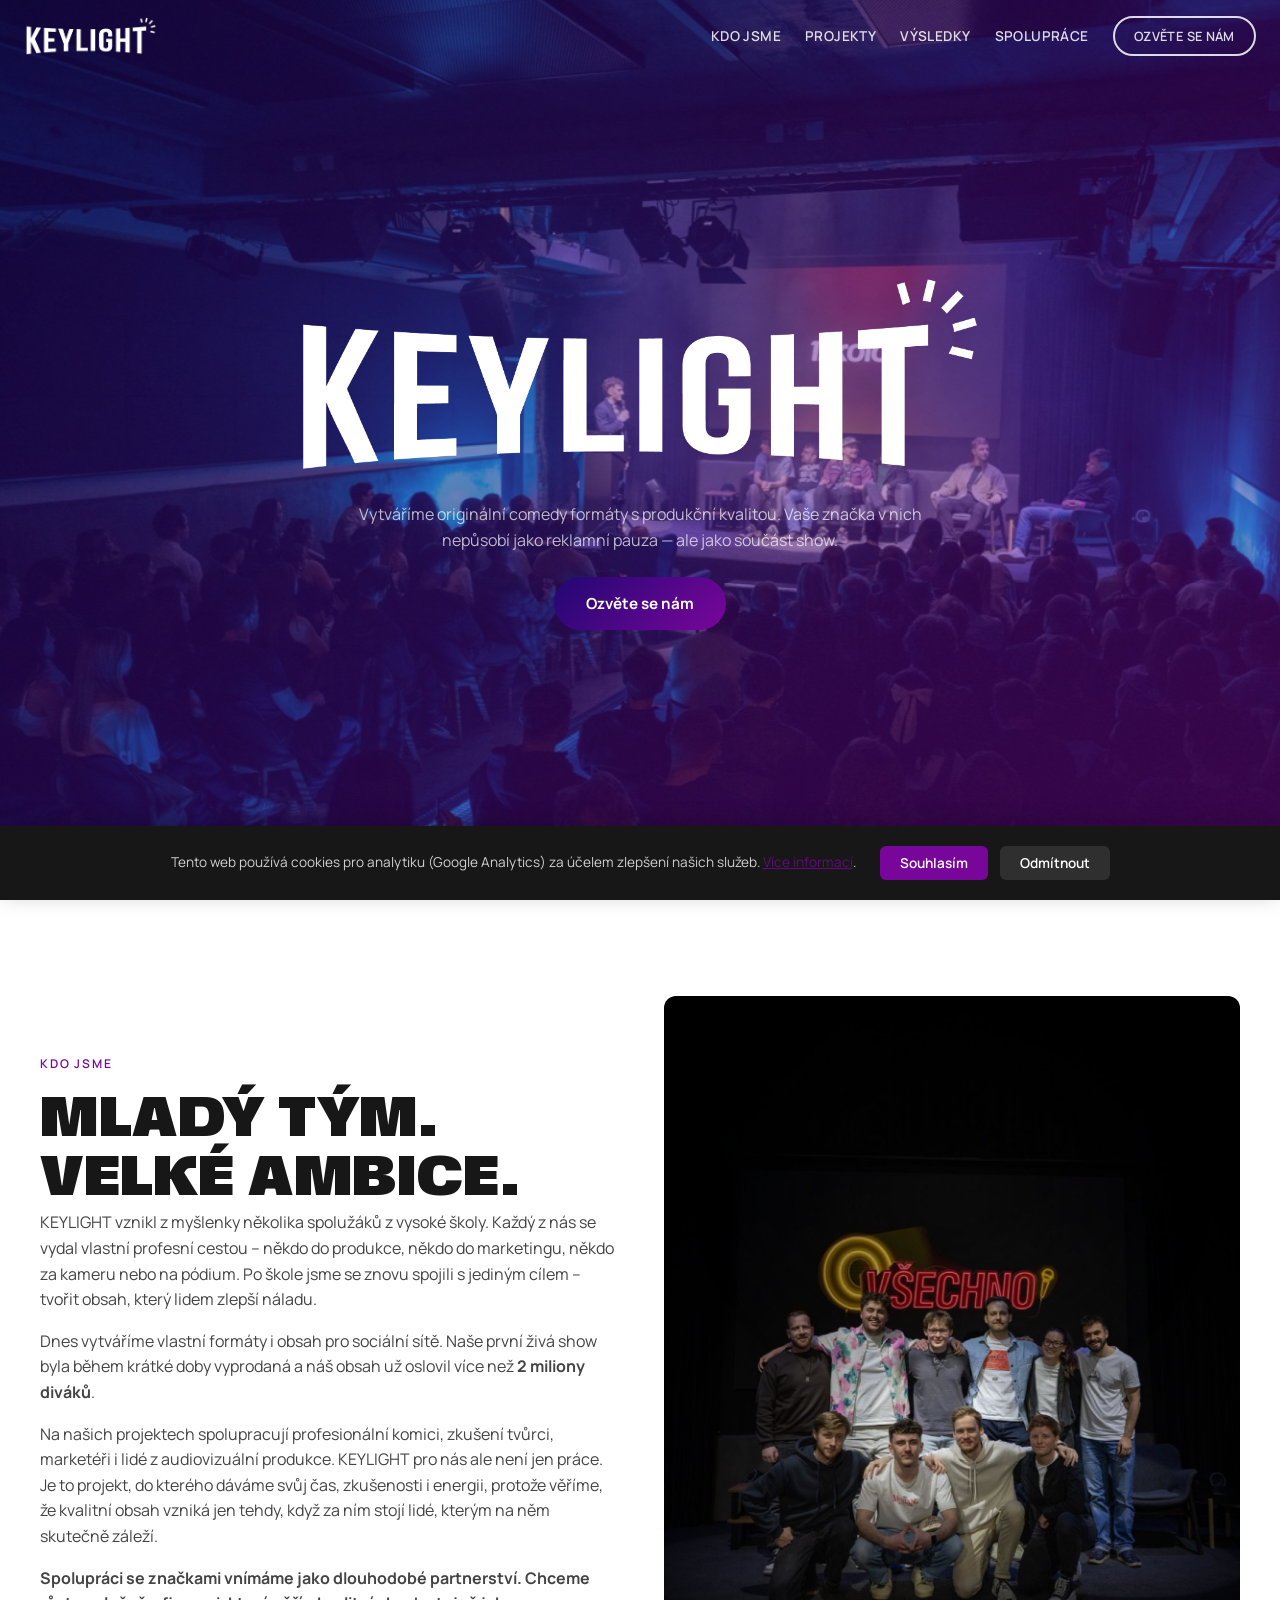
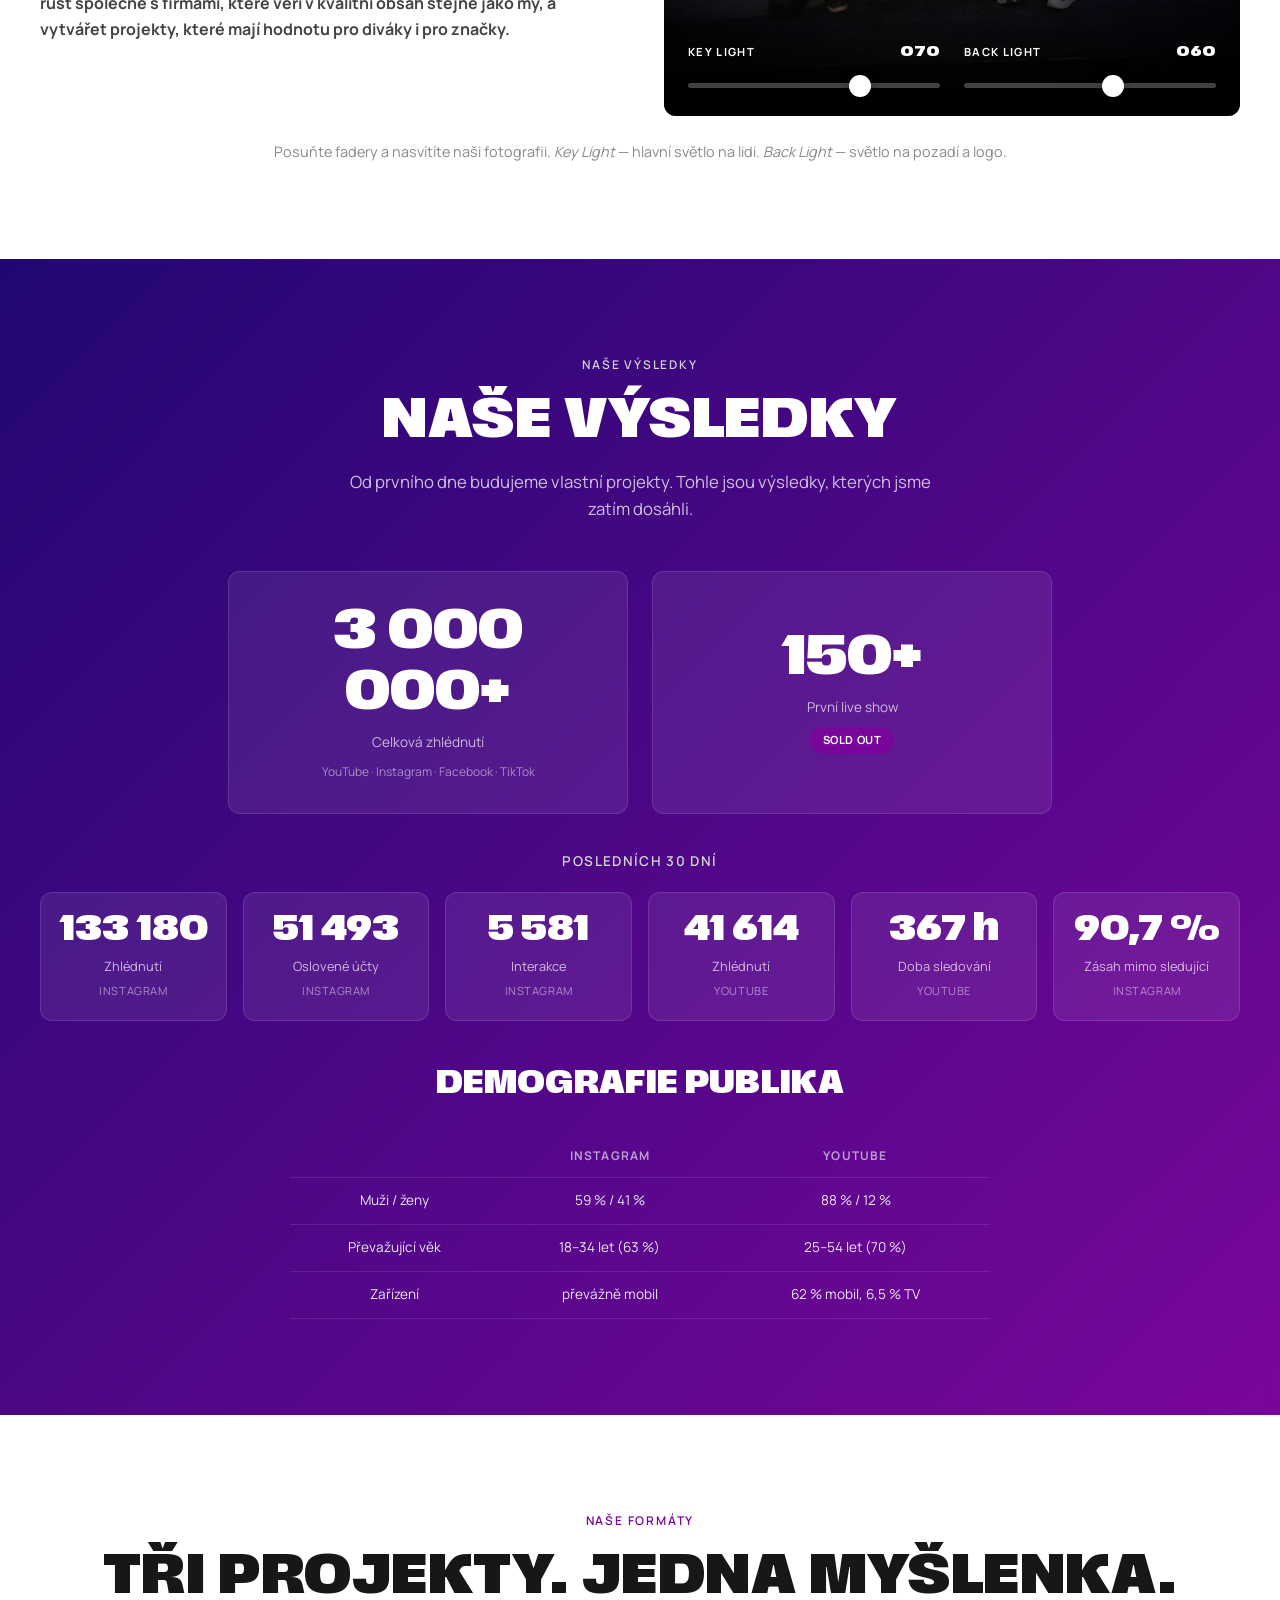
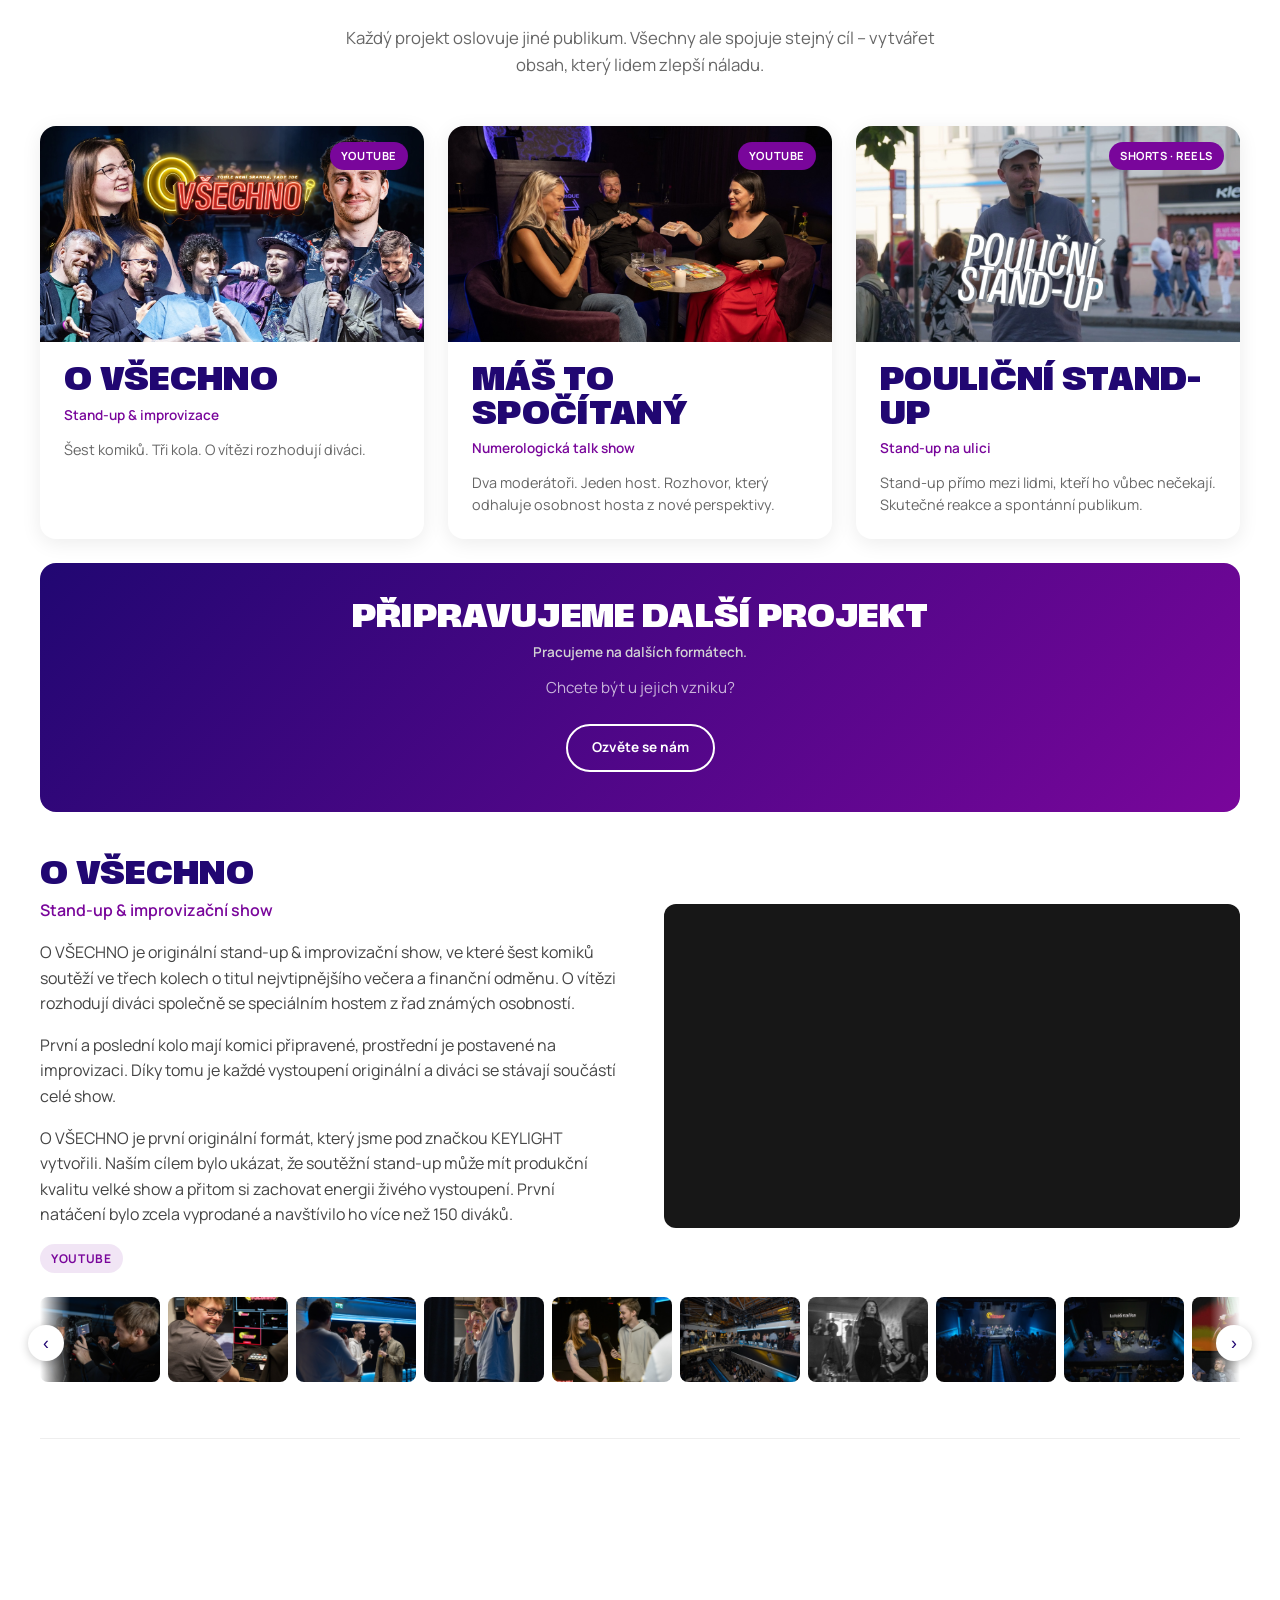
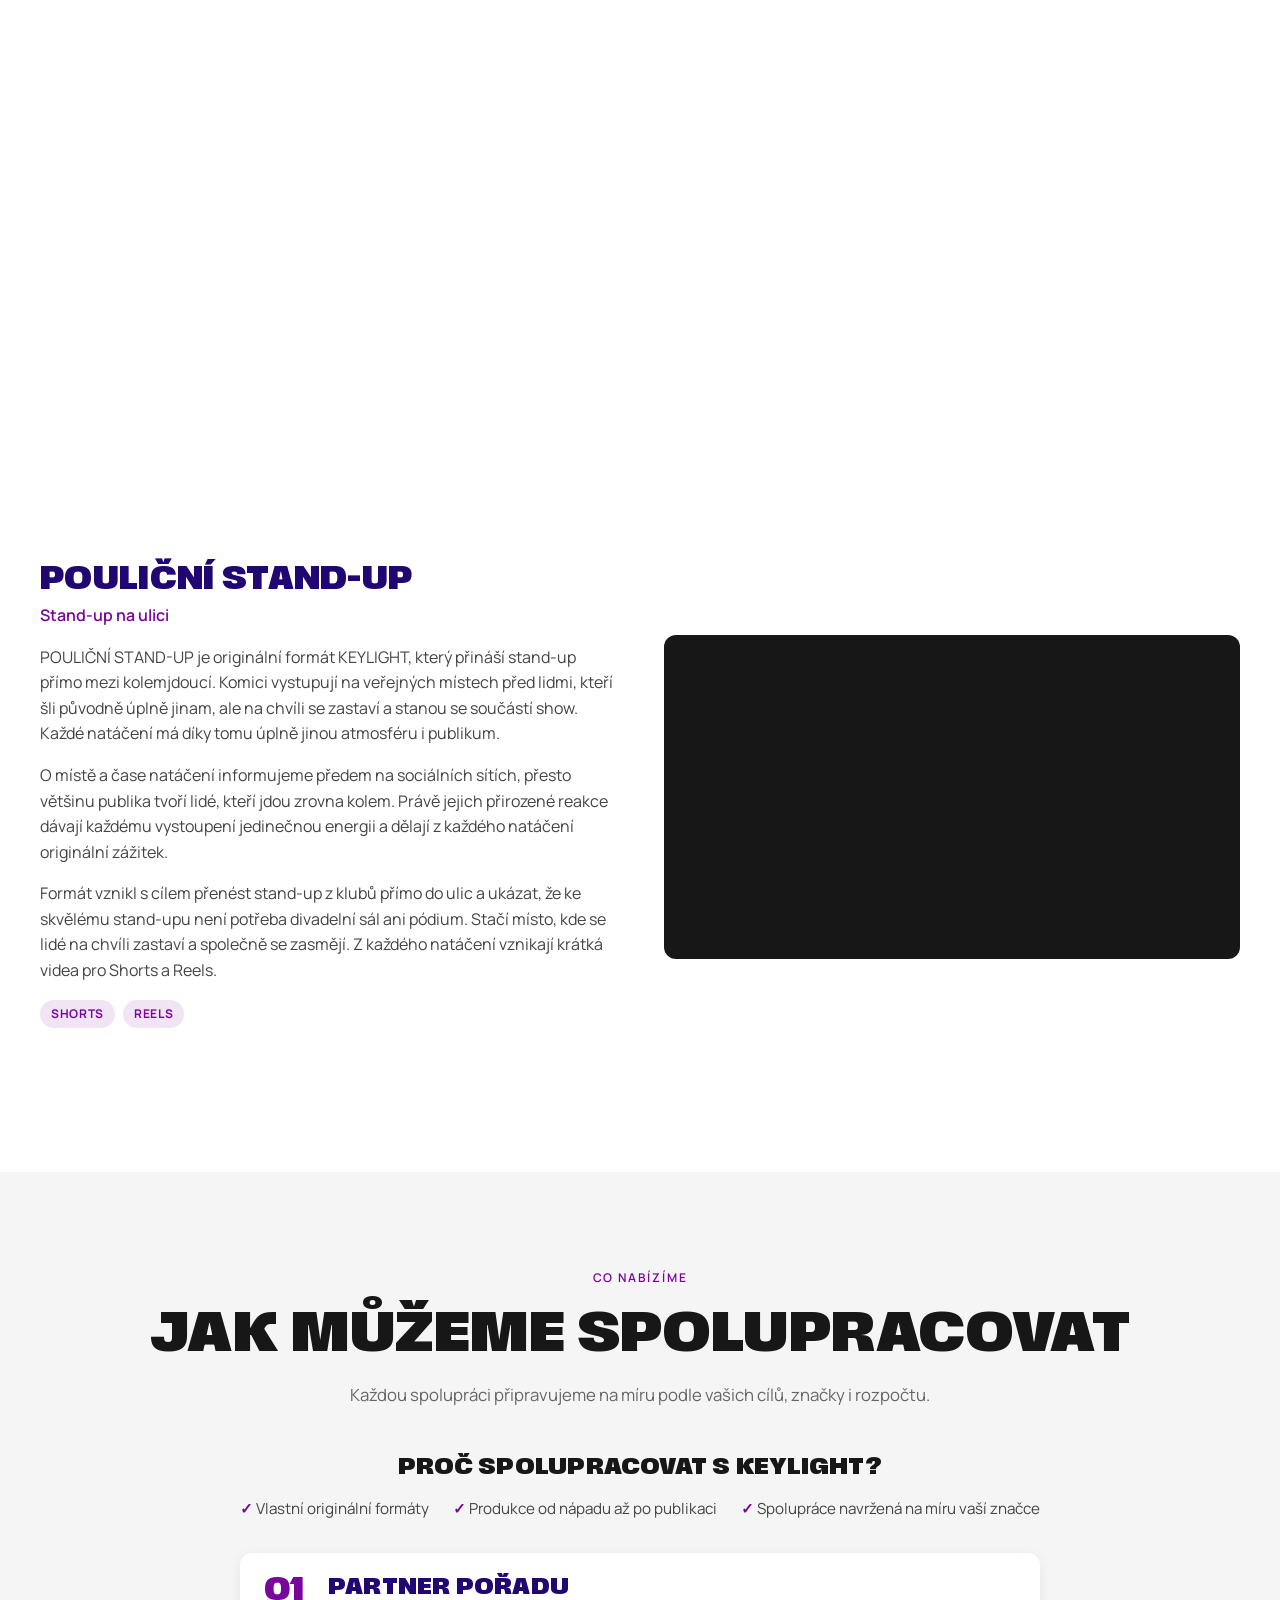
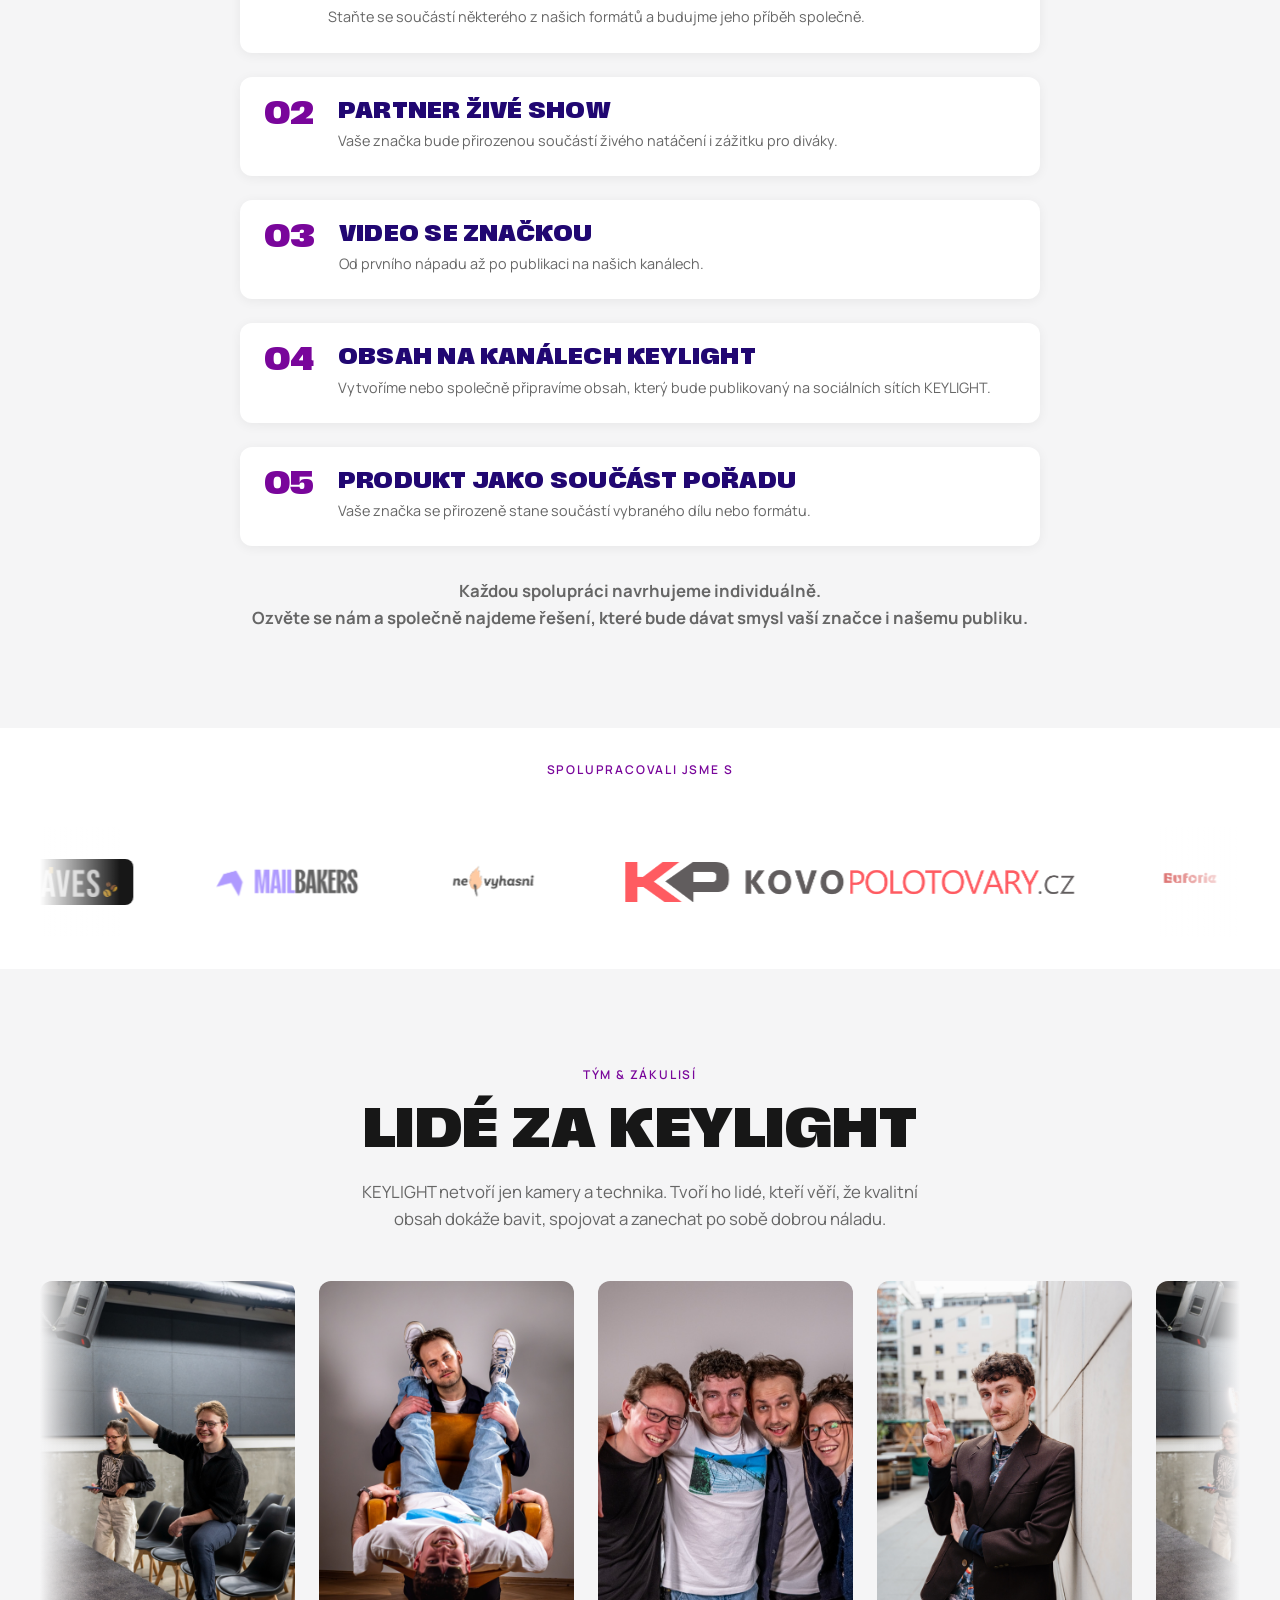
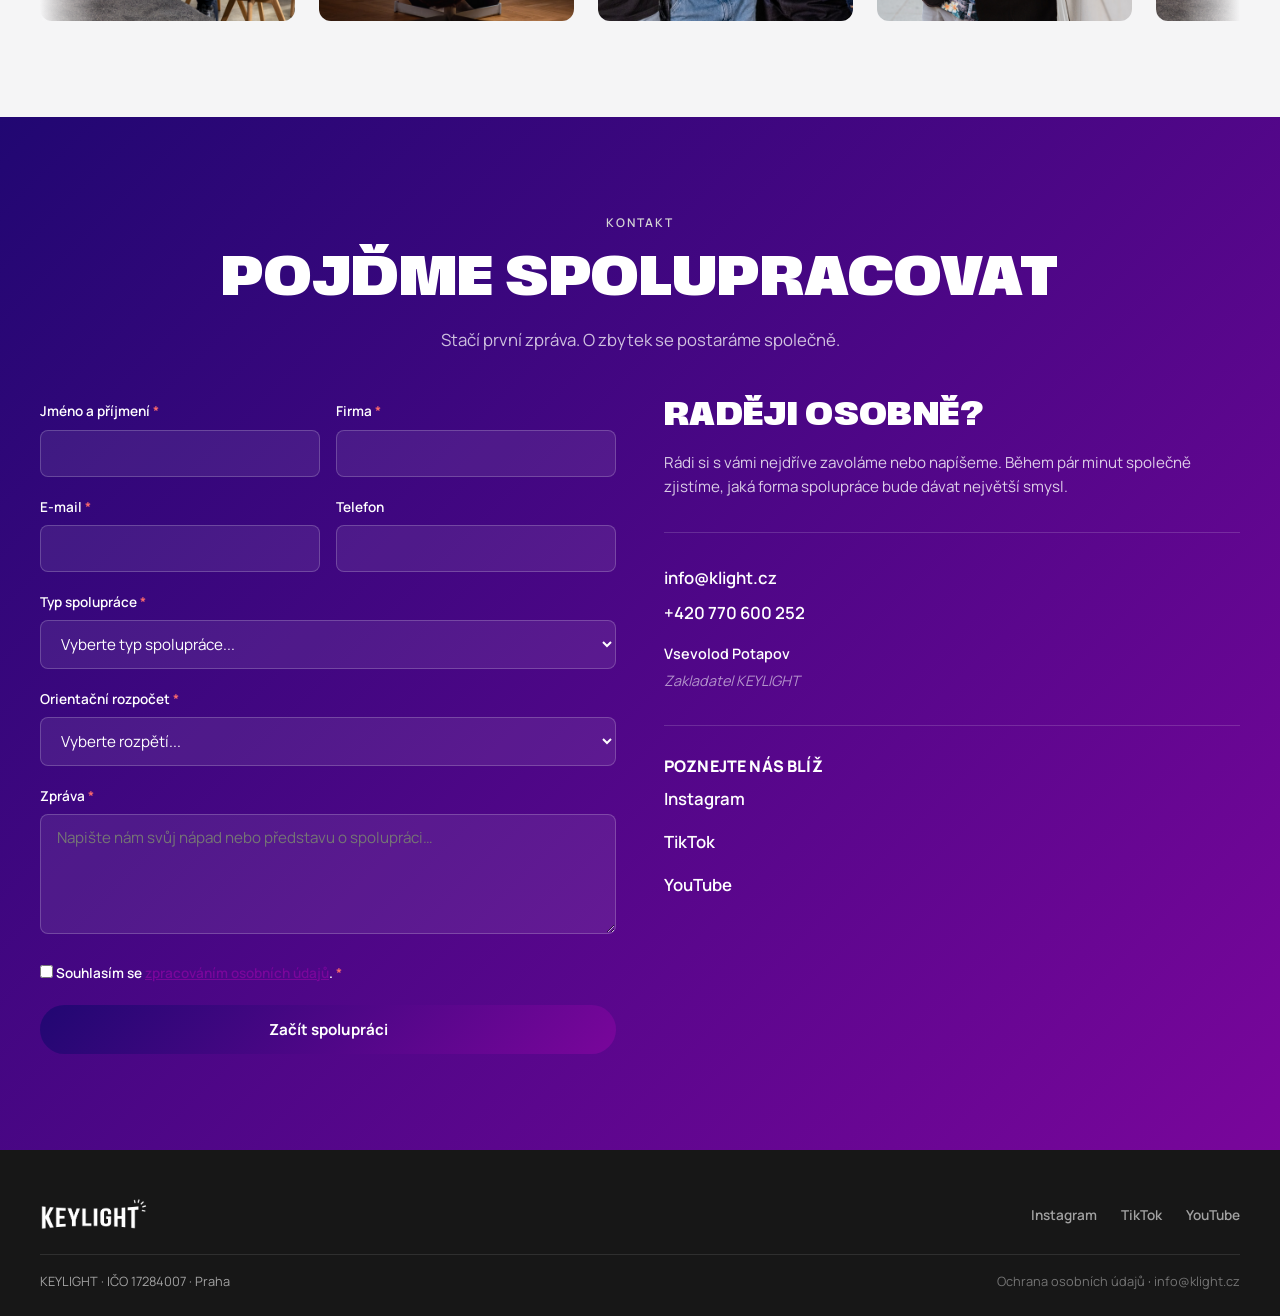
==== commit 195adb12: "Add Google Analytics 4 with consent mode, cookie banner, vitart partner logo - GA4 measurement ID: G" ====
--- a/index.html
+++ b/index.html
@@ -32,6 +32,14 @@
     ]
   }
   </script>
+  <!-- Google Analytics 4 (consent mode) -->
+  <script async src="https://www.googletagmanager.com/gtag/js?id=G-0NMF84E1EK"></script>
+  <script>
+    window.dataLayer=window.dataLayer||[];function gtag(){dataLayer.push(arguments);}
+    gtag('consent','default',{analytics_storage:'denied'});
+    gtag('js',new Date());
+    gtag('config','G-0NMF84E1EK');
+  </script>
 </head>
 <body>
 
@@ -358,12 +366,14 @@
           <img src="images/logo/client-3.png" alt="Nevyhasni" loading="lazy">
           <img src="images/logo/client-4.png" alt="Kovopolotovary.cz" loading="lazy">
           <img src="images/logo/client-euforie.png" alt="Euforie" loading="lazy">
+          <img src="images/logo/client-vitart.png" alt="Sound of vitart" loading="lazy">
           <!-- Duplicate for seamless loop -->
           <span class="logo-on-dark"><img src="images/logo/client-1.png" alt="Partner" loading="lazy"></span>
           <img src="images/logo/client-2.png" alt="MailBakers" loading="lazy">
           <img src="images/logo/client-3.png" alt="Nevyhasni" loading="lazy">
           <img src="images/logo/client-4.png" alt="Kovopolotovary.cz" loading="lazy">
           <img src="images/logo/client-euforie.png" alt="Euforie" loading="lazy">
+          <img src="images/logo/client-vitart.png" alt="Sound of vitart" loading="lazy">
         </div>
       </div>
     </div>
@@ -495,6 +505,17 @@
     <button class="lightbox-arrow lightbox-next" id="lightboxNext">&#8250;</button>
   </div>
 
+  <!-- Cookie Banner -->
+  <div class="cookie-banner" id="cookieBanner">
+    <div class="cookie-inner">
+      <p>Tento web používá cookies pro analytiku (Google Analytics) za účelem zlepšení našich služeb. <a href="gdpr/">Více informací</a>.</p>
+      <div class="cookie-buttons">
+        <button class="cookie-btn cookie-accept" id="cookieAccept">Souhlasím</button>
+        <button class="cookie-btn cookie-decline" id="cookieDecline">Odmítnout</button>
+      </div>
+    </div>
+  </div>
+
   <script src="js/main.js"></script>
 </body>
 </html>
--- a/css/style.css
+++ b/css/style.css
@@ -1046,6 +1046,48 @@
 
 .footer-admin-btn:hover { color: rgba(255,255,255,.4); }
 
+/* --- Cookie Banner --- */
+.cookie-banner {
+  display: none;
+  position: fixed;
+  bottom: 0;
+  left: 0;
+  right: 0;
+  z-index: 200;
+  background: var(--black);
+  color: var(--white);
+  padding: 1.25rem 1.5rem;
+  box-shadow: 0 -4px 20px rgba(0,0,0,.2);
+}
+
+.cookie-banner.show { display: flex; }
+
+.cookie-inner {
+  max-width: var(--max-width);
+  margin: 0 auto;
+  display: flex;
+  align-items: center;
+  justify-content: space-between;
+  gap: 1.5rem;
+  flex-wrap: wrap;
+}
+
+.cookie-inner p { font-size: .85rem; opacity: .8; flex: 1; min-width: 200px; }
+.cookie-inner p a { color: var(--purple); text-decoration: underline; }
+.cookie-buttons { display: flex; gap: .75rem; }
+
+.cookie-btn {
+  padding: .5rem 1.25rem;
+  border-radius: 6px;
+  font-size: .85rem;
+  font-weight: 600;
+  cursor: pointer;
+  border: none;
+  font-family: var(--font-body);
+}
+
+.cookie-accept { background: var(--purple); color: var(--white); }
+.cookie-decline { background: rgba(255,255,255,.1); color: var(--white); }
 
 /* --- Scroll Animations --- */
 .reveal {
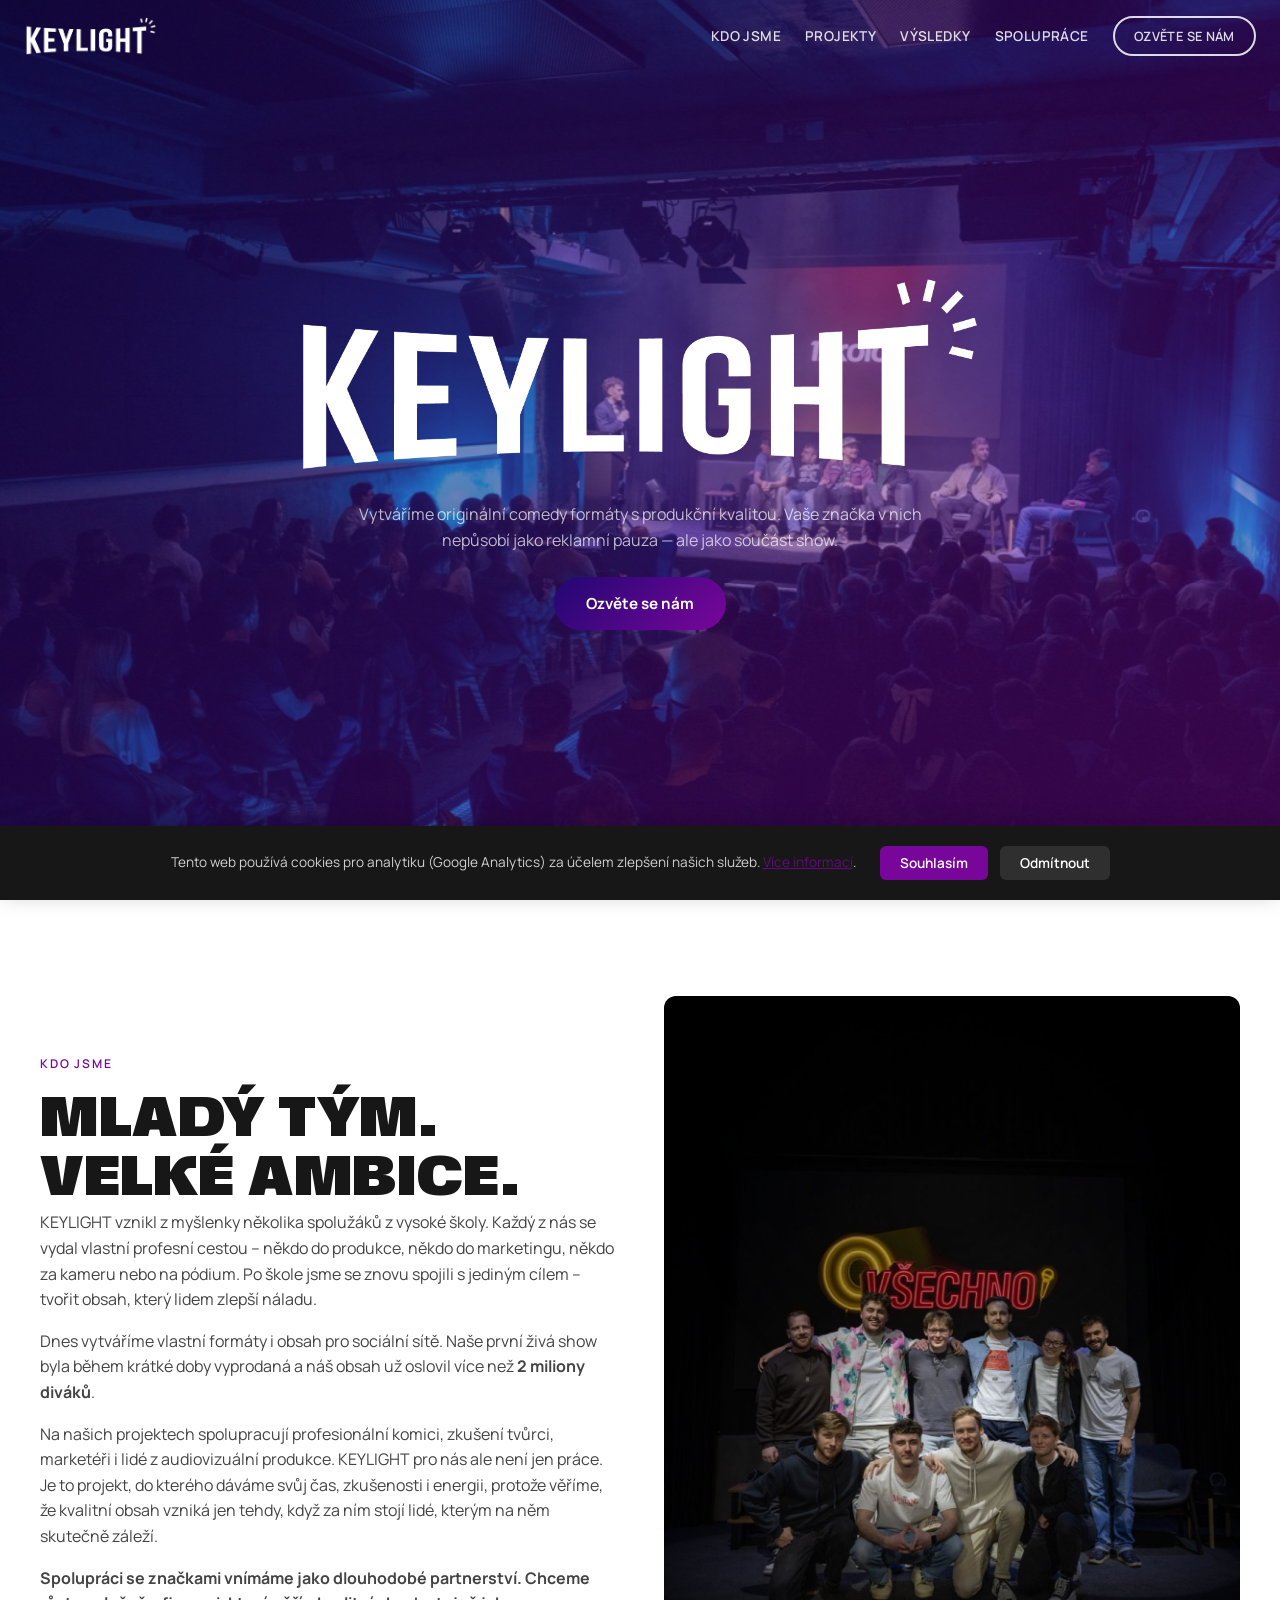
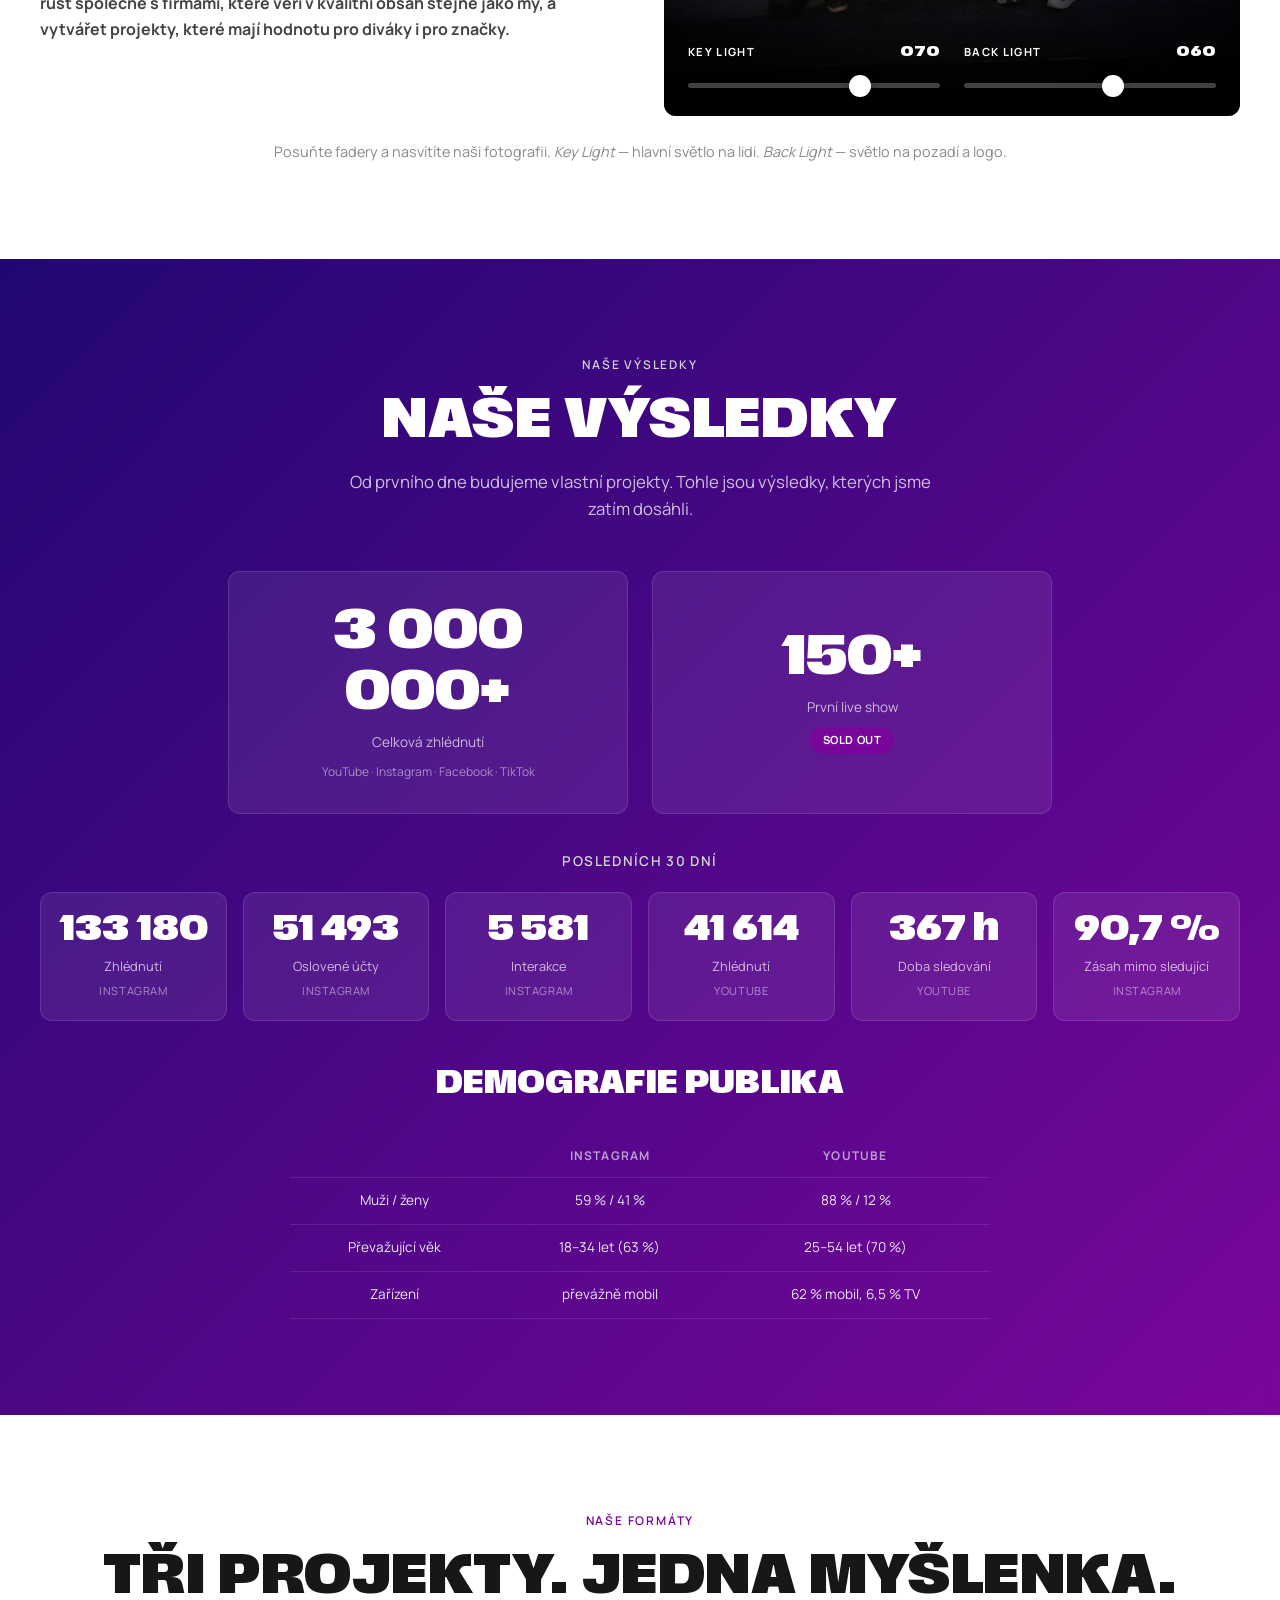
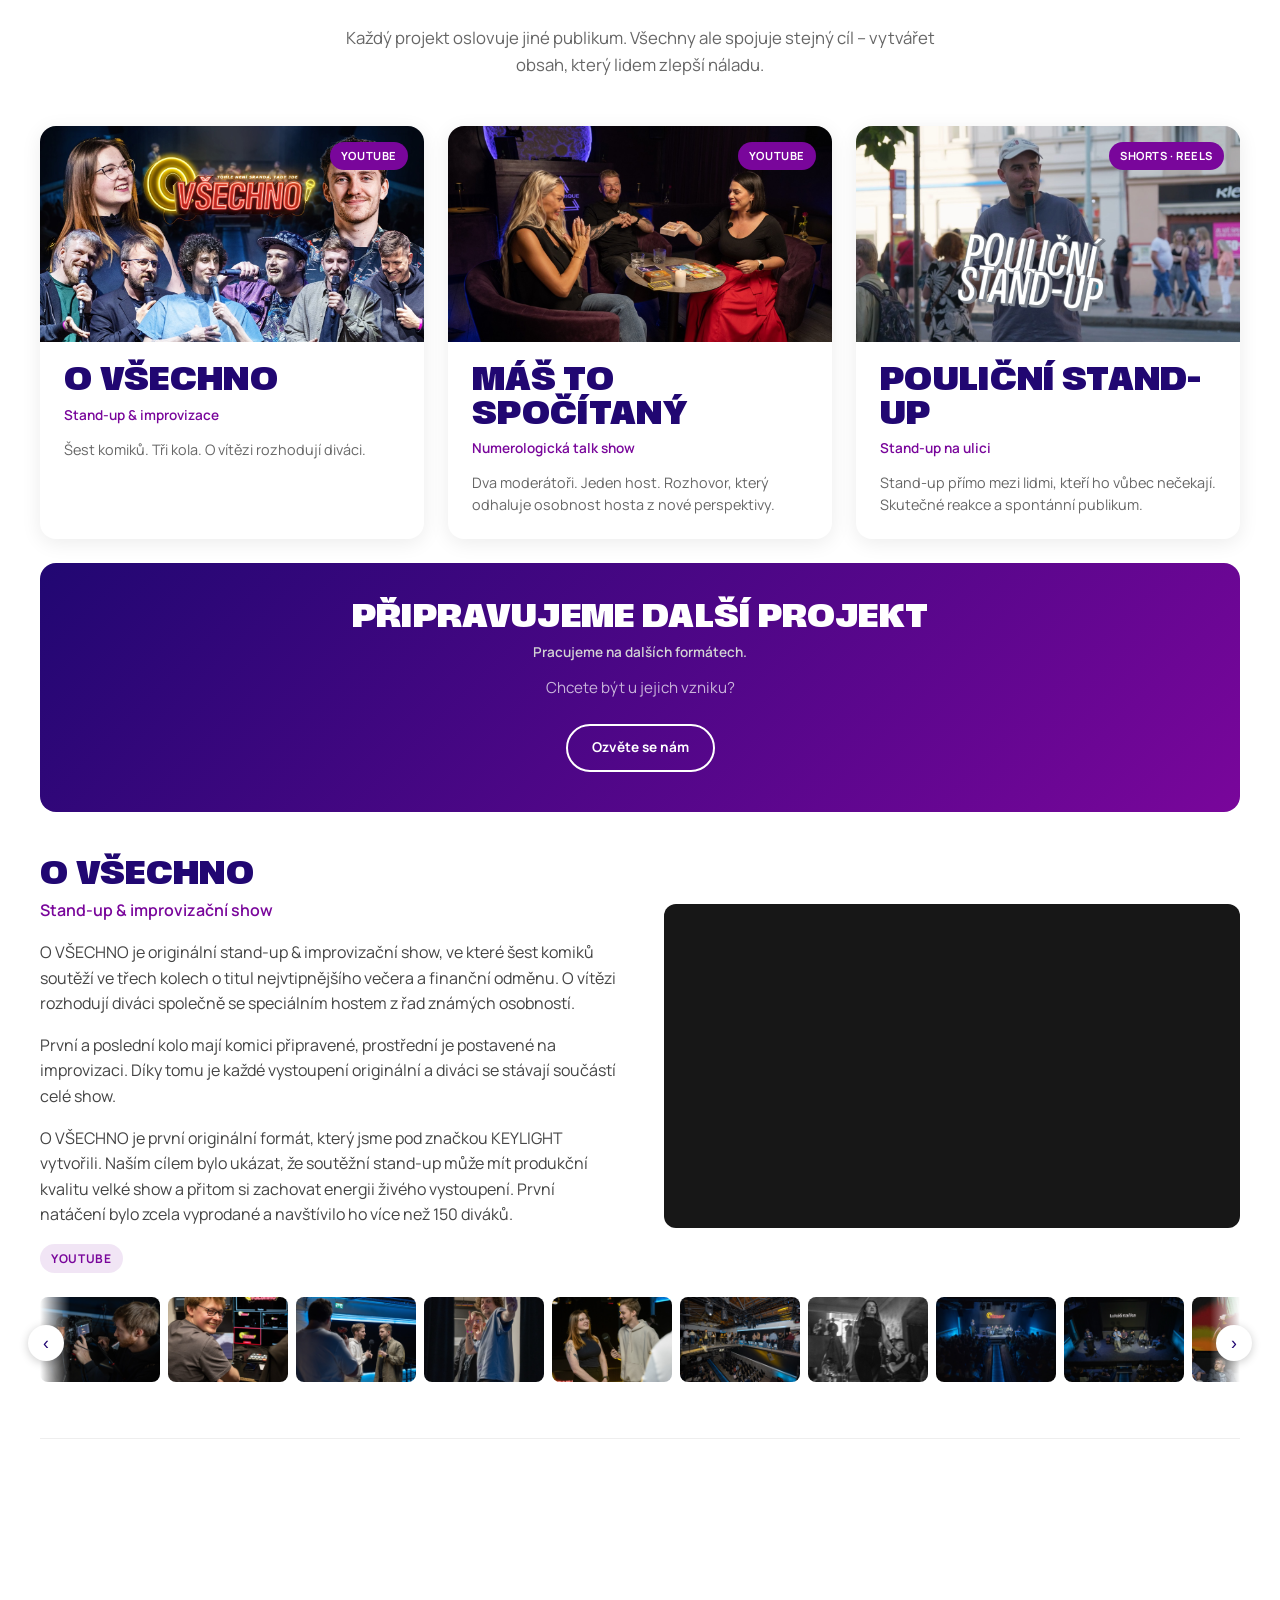
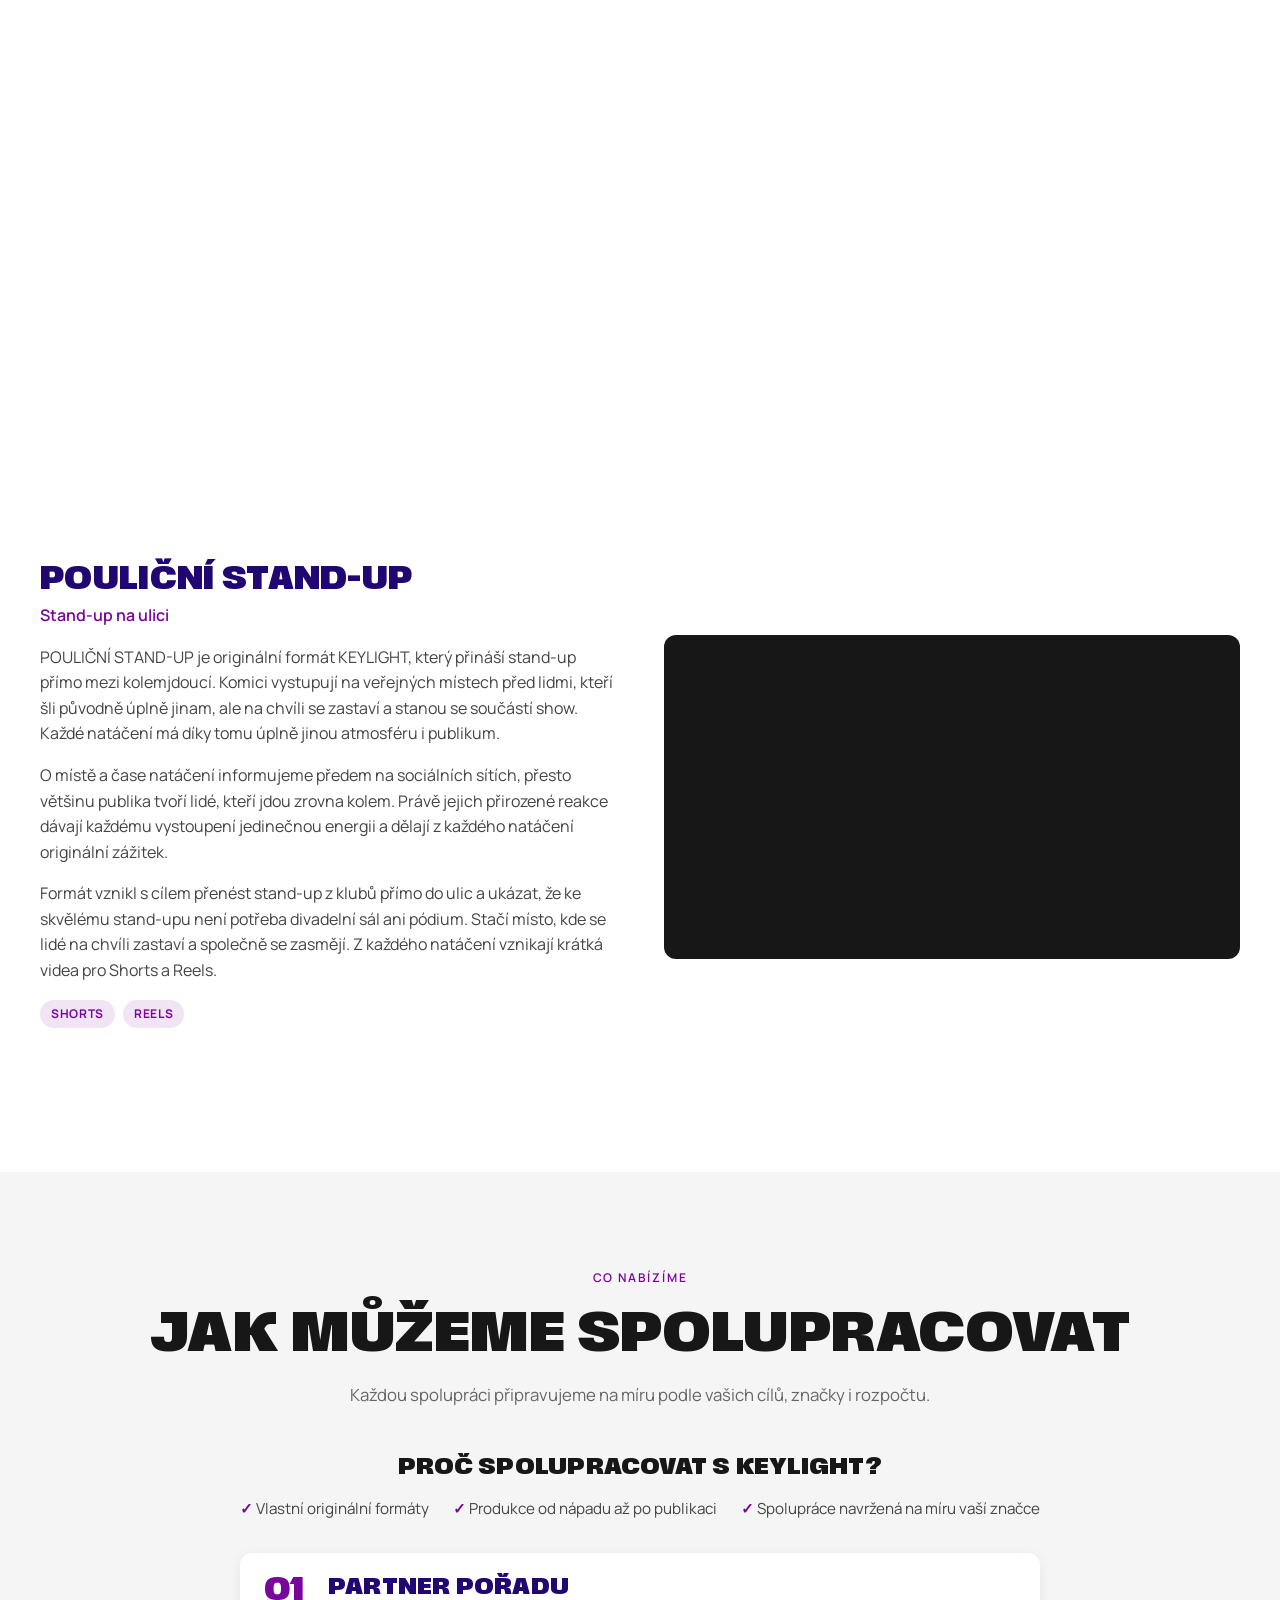
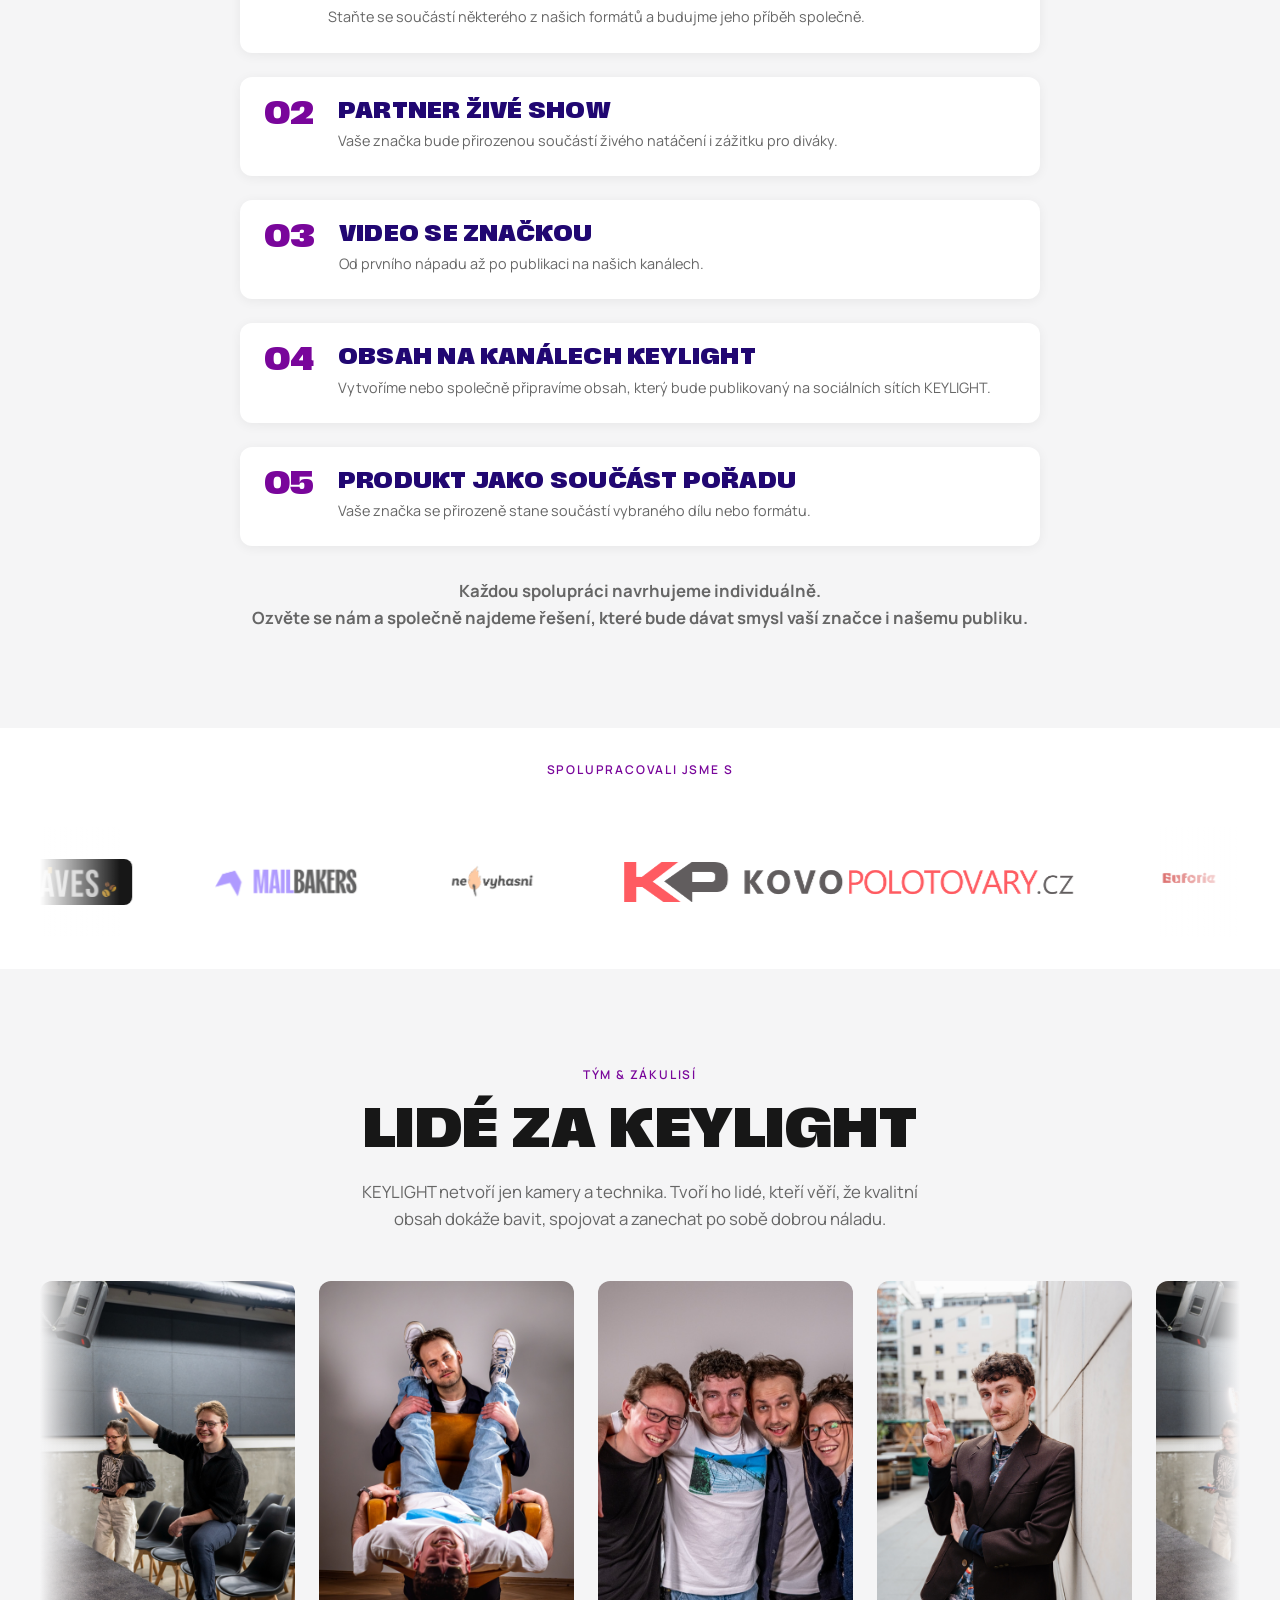
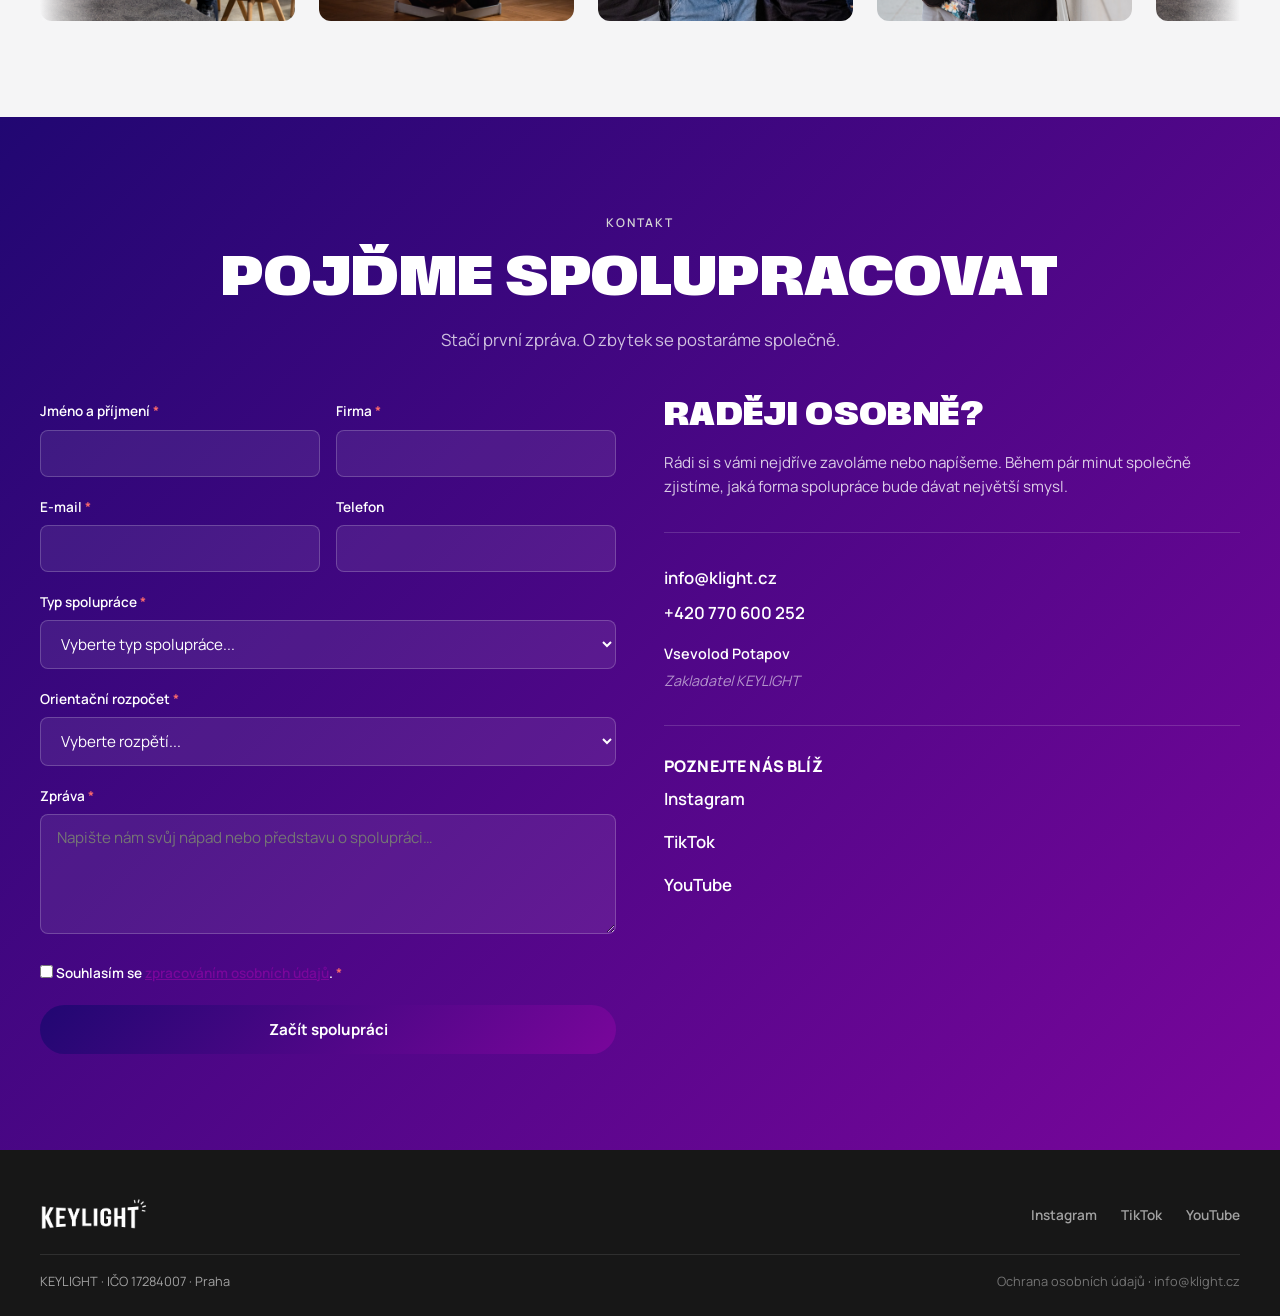
==== commit 8a64eb3c: "Change title to KEYLIGHT, new favicon (white K on purple), YouTube nocookie embeds - Title: simplifi" ====
--- a/index.html
+++ b/index.html
@@ -3,10 +3,11 @@
 <head>
   <meta charset="UTF-8">
   <meta name="viewport" content="width=device-width, initial-scale=1.0">
-  <title>KEYLIGHT — Stand-up &amp; impro show produkce</title>
+  <title>KEYLIGHT</title>
   <meta name="description" content="KEYLIGHT je nezávislá česká produkce zábavních pořadů. Vytváříme originální comedy formáty s produkční kvalitou pro značky a agentury.">
   <meta name="robots" content="index, follow">
   <link rel="icon" type="image/png" href="images/logo/favicon.png">
+  <link rel="apple-touch-icon" href="images/logo/apple-touch-icon.png">
   <link rel="canonical" href="https://klight.cz">
   <meta property="og:title" content="KEYLIGHT — Stand-up &amp; impro show produkce">
   <meta property="og:description" content="Originální comedy formáty s produkční kvalitou. Spolupracujte s námi.">
@@ -260,7 +261,7 @@
             <div class="show-platforms"><span class="platform-tag">YouTube</span></div>
           </div>
           <div class="show-detail-video">
-            <iframe src="about:blank" data-src="https://www.youtube.com/embed/T913b_rk8OM" title="O VŠECHNO" loading="lazy" allow="accelerometer; autoplay; clipboard-write; encrypted-media; gyroscope; picture-in-picture" allowfullscreen></iframe>
+            <iframe src="about:blank" data-src="https://www.youtube-nocookie.com/embed/T913b_rk8OM" title="O VŠECHNO" loading="lazy" allow="accelerometer; autoplay; clipboard-write; encrypted-media; gyroscope; picture-in-picture" allowfullscreen></iframe>
           </div>
         </div>
         <div class="show-gallery-wrap">
@@ -321,7 +322,7 @@
             <div class="show-platforms"><span class="platform-tag">Shorts</span><span class="platform-tag">Reels</span></div>
           </div>
           <div class="show-detail-video">
-            <iframe src="about:blank" data-src="https://www.youtube.com/embed/videoseries?list=PLO3I-Pk5tpYY" title="POULIČNÍ STAND-UP" loading="lazy" allow="accelerometer; autoplay; clipboard-write; encrypted-media; gyroscope; picture-in-picture" allowfullscreen></iframe>
+            <iframe src="about:blank" data-src="https://www.youtube-nocookie.com/embed/videoseries?list=PLO3I-Pk5tpYY" title="POULIČNÍ STAND-UP" loading="lazy" allow="accelerometer; autoplay; clipboard-write; encrypted-media; gyroscope; picture-in-picture" allowfullscreen></iframe>
           </div>
         </div>
       </div>
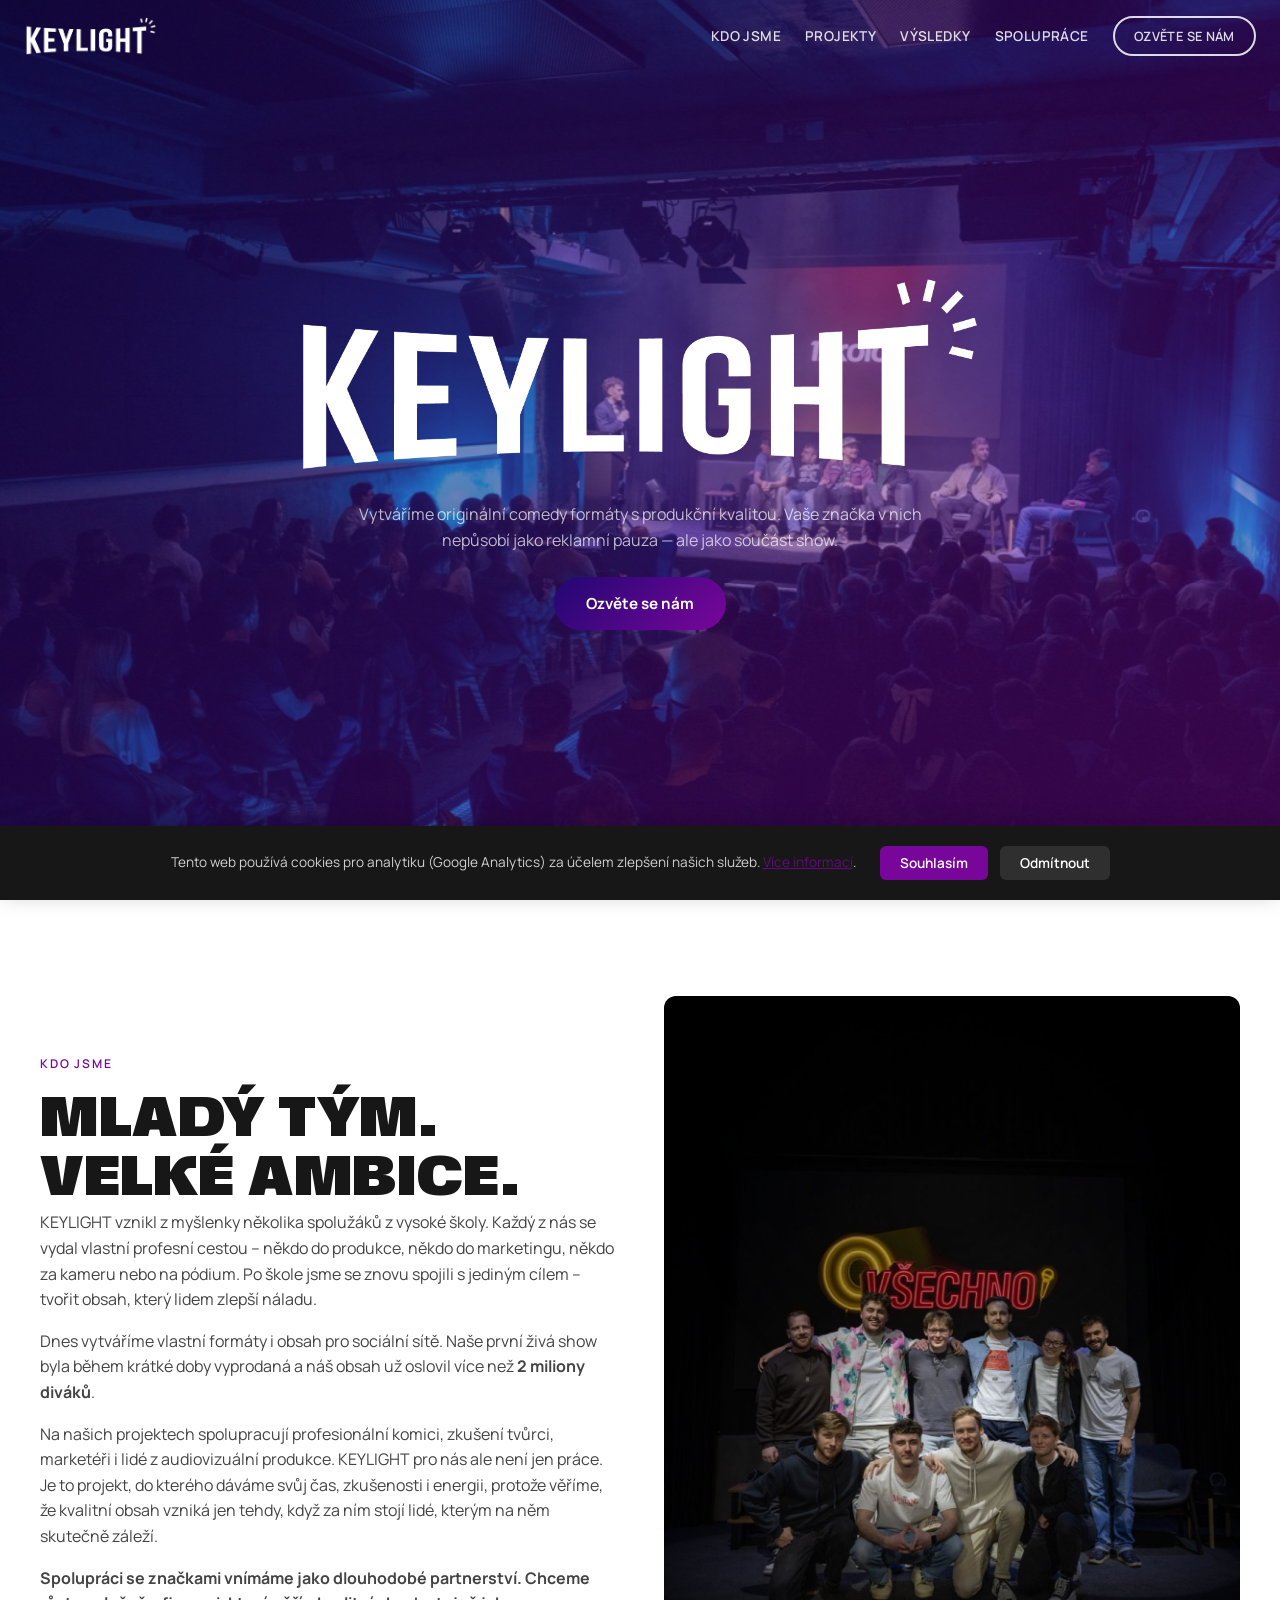
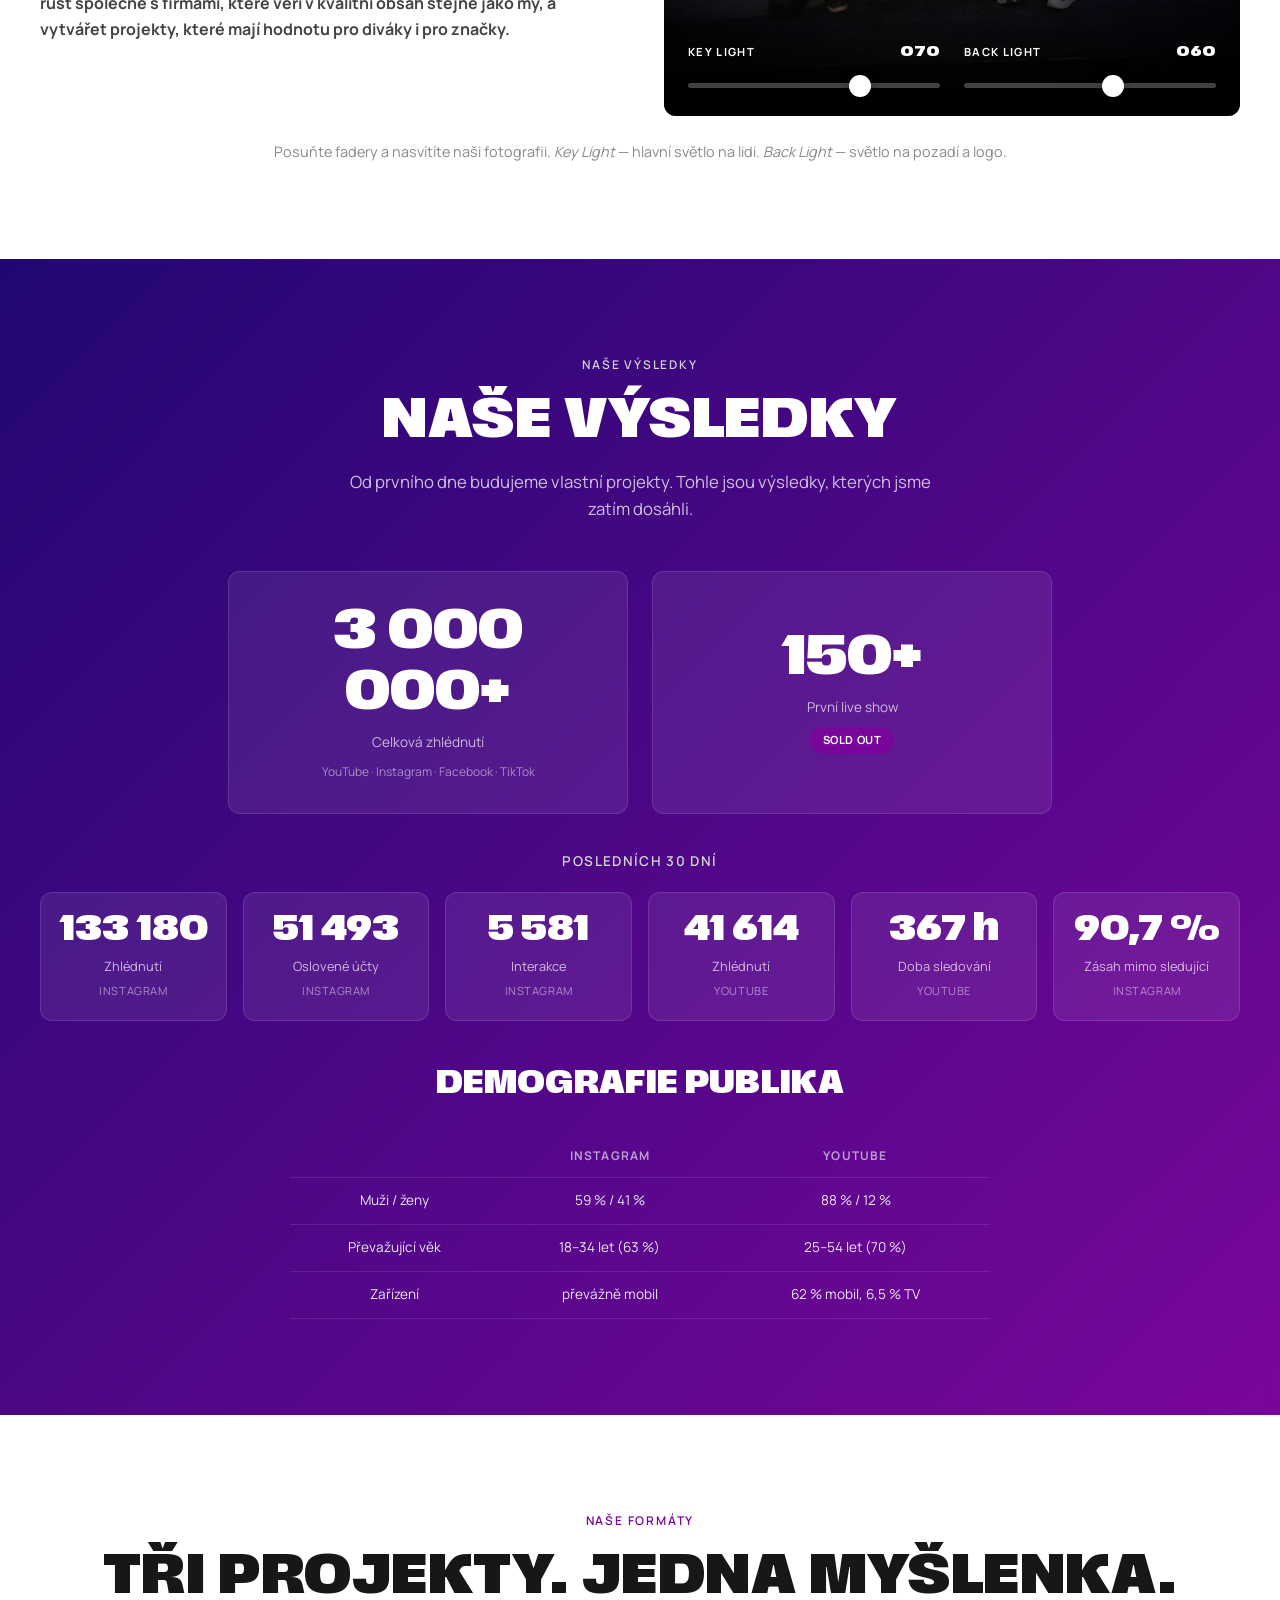
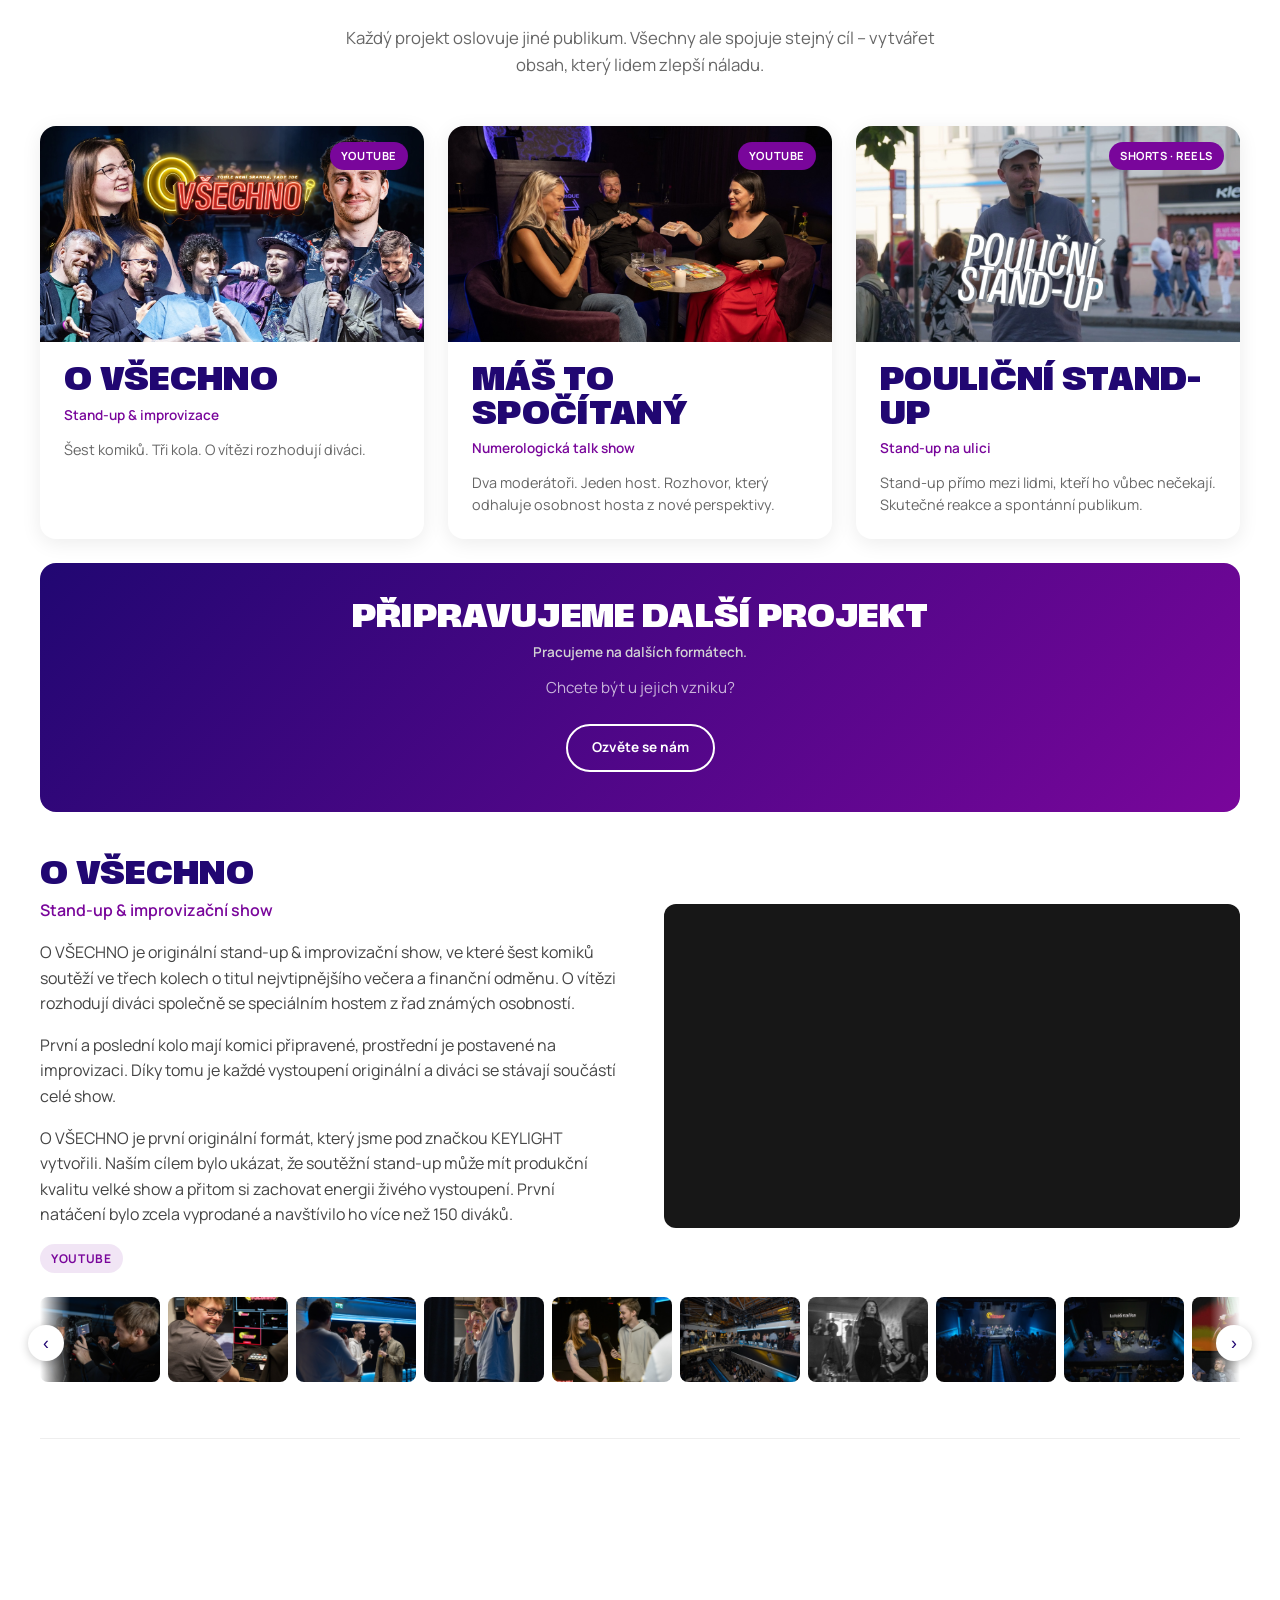
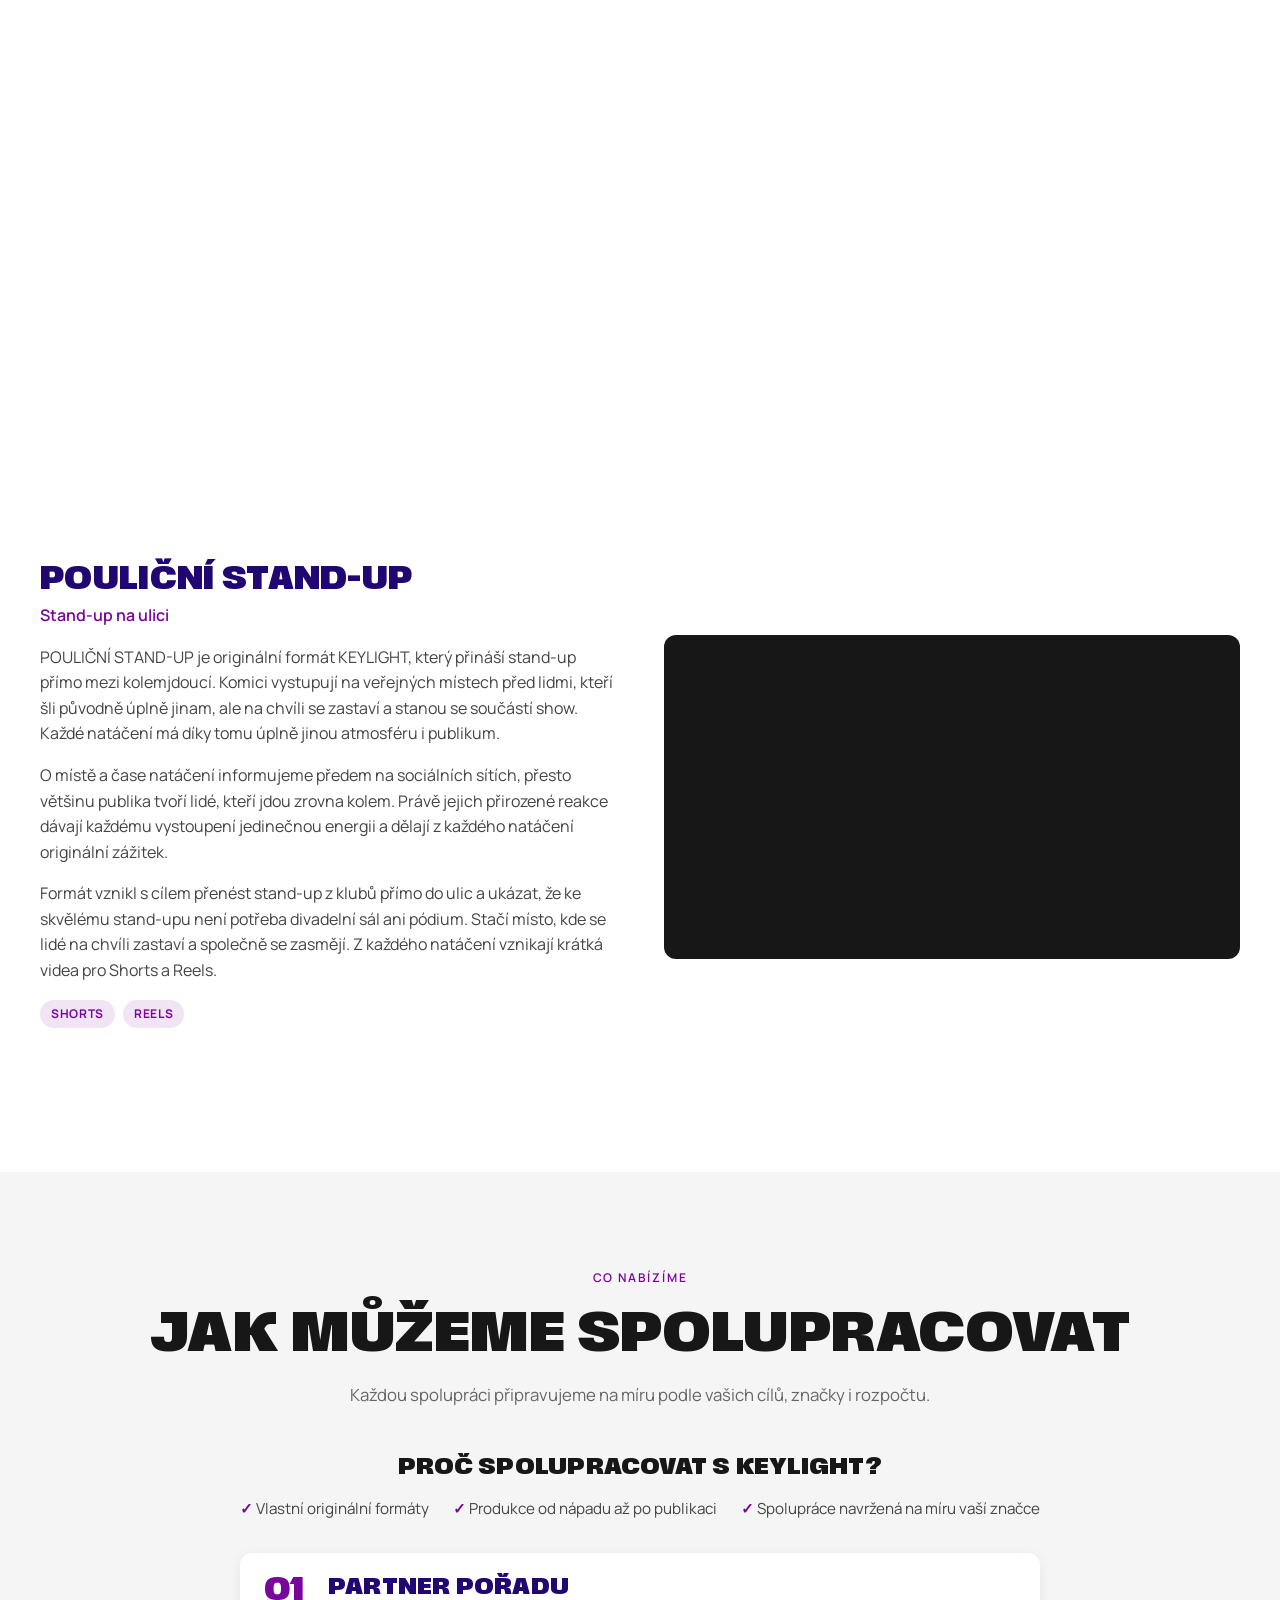
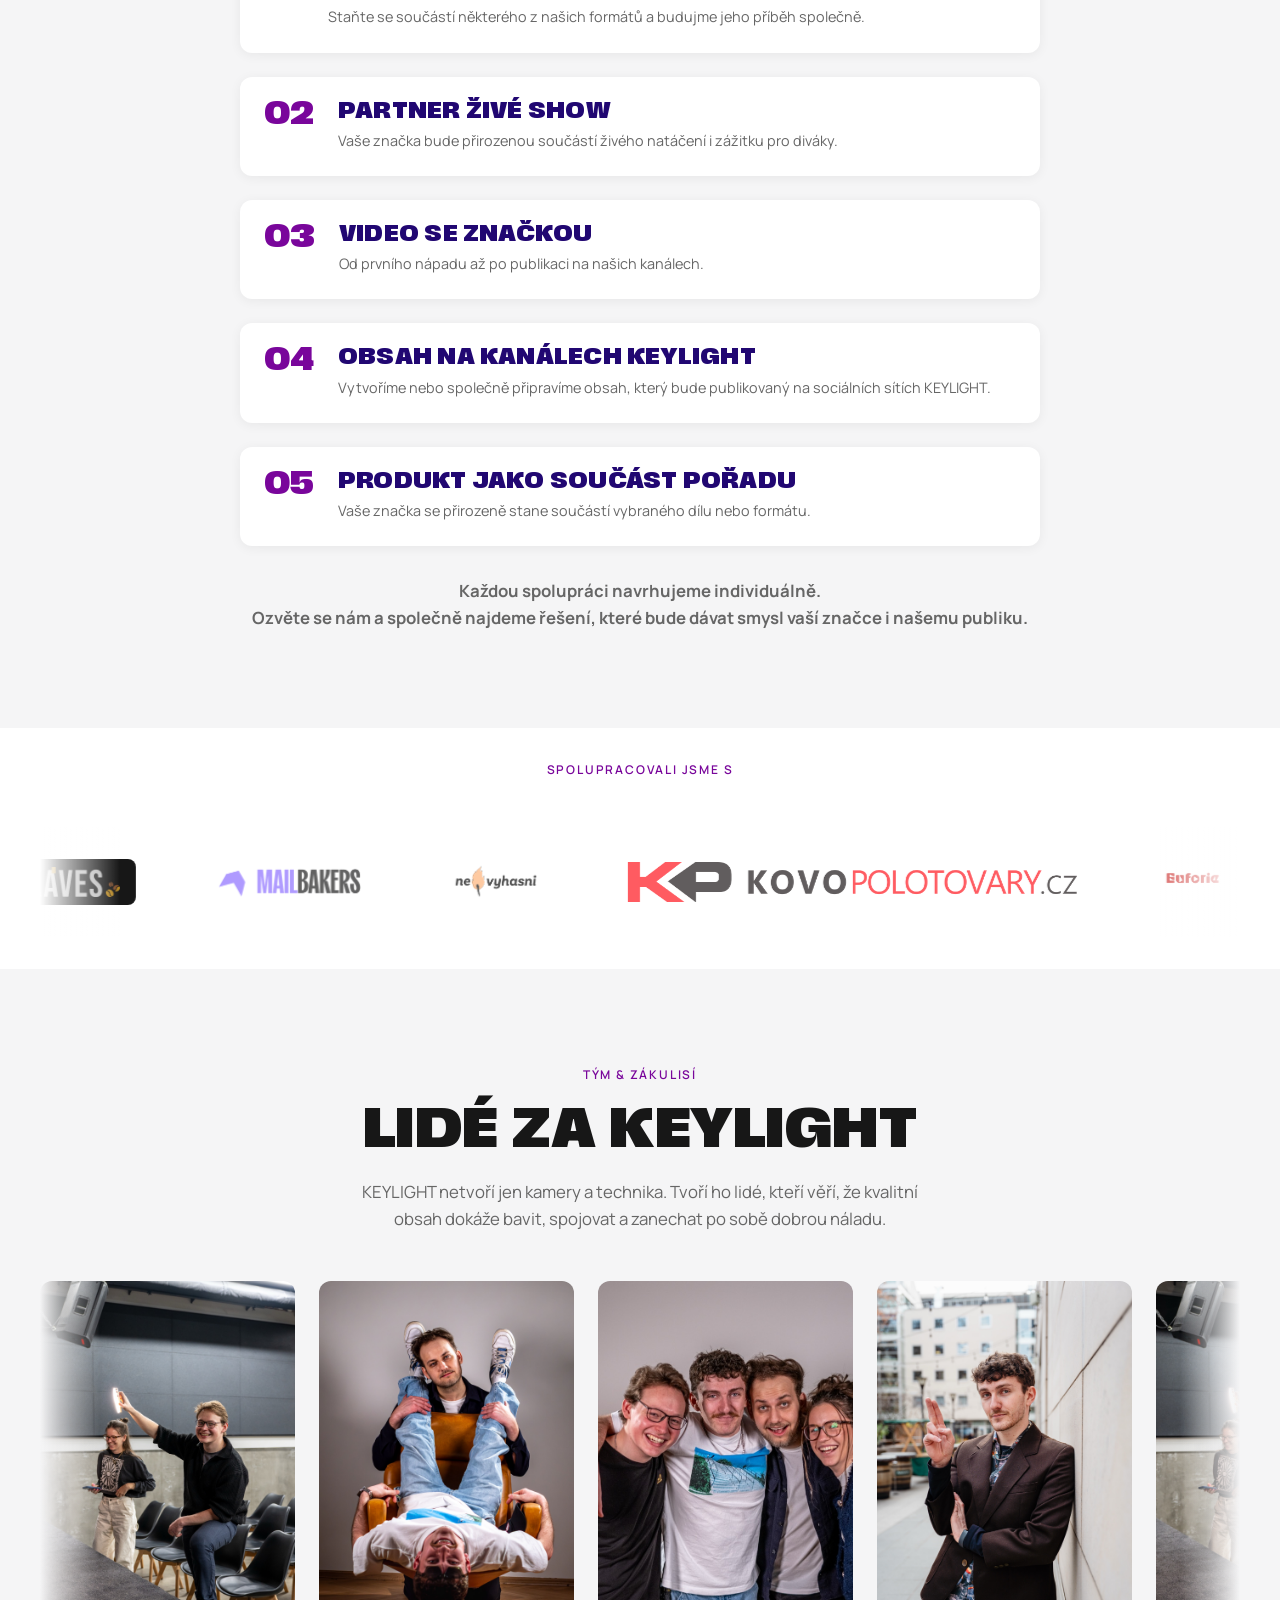
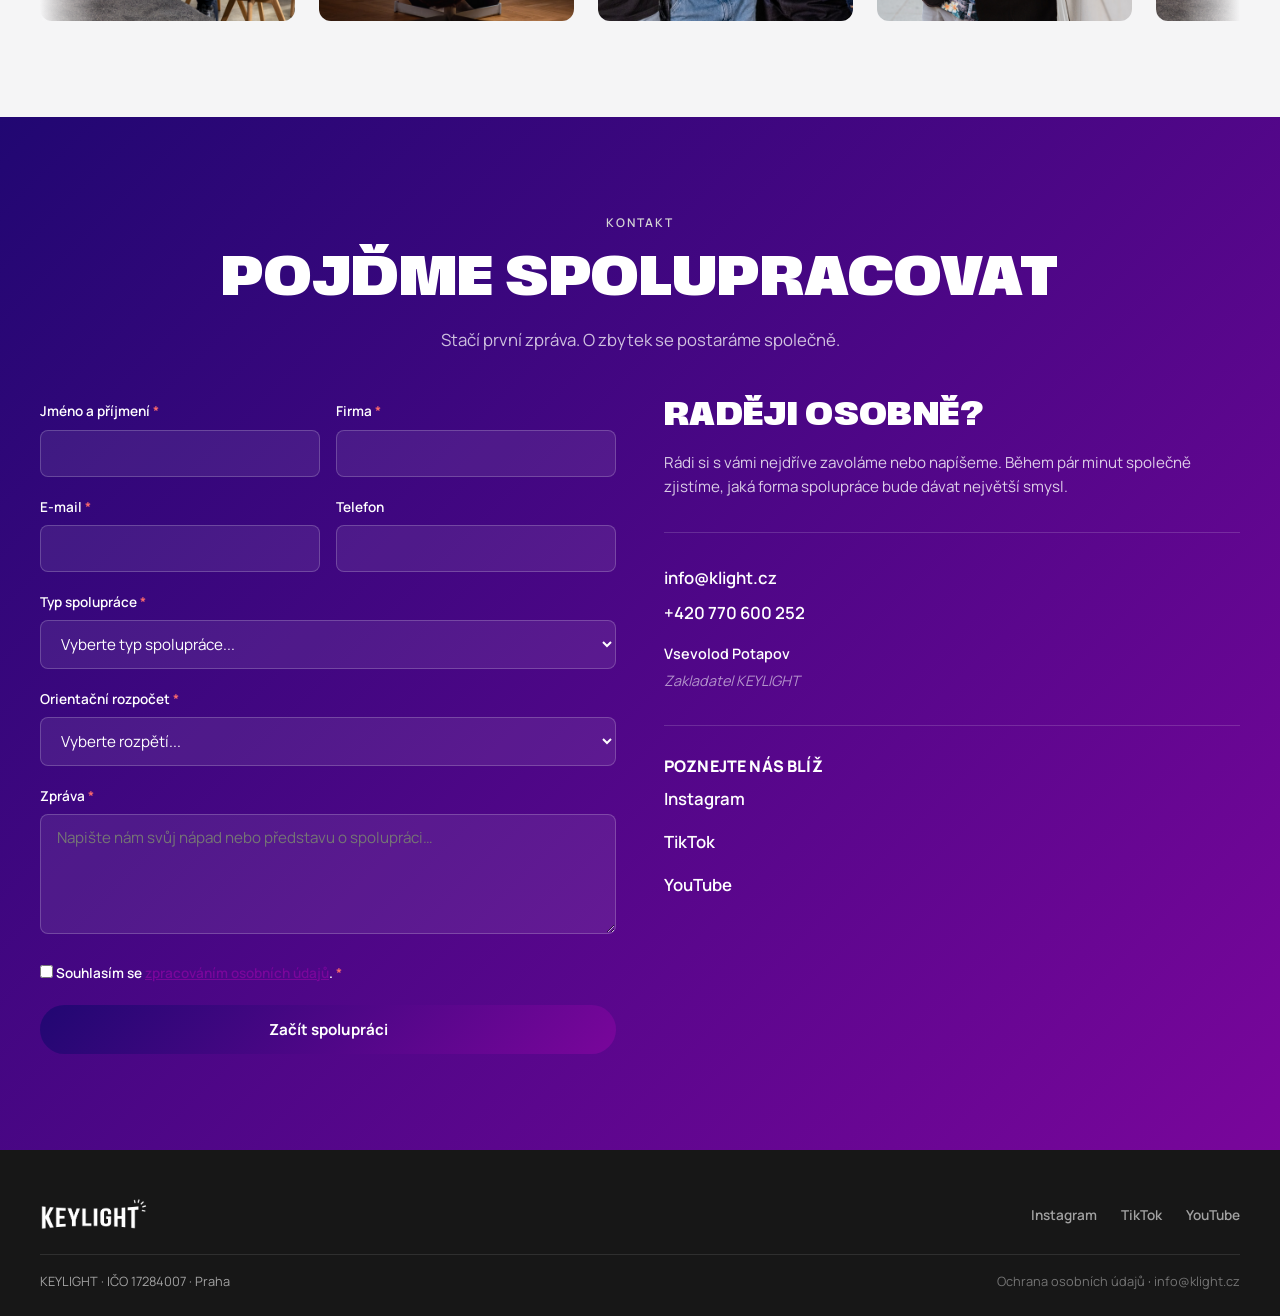
==== commit 57147ddb: "Add Google Search Console verification meta tag Co-Authored-By: Claude Opus 4.6 <noreply@anthropic.c" ====
--- a/index.html
+++ b/index.html
@@ -6,6 +6,7 @@
   <title>KEYLIGHT</title>
   <meta name="description" content="KEYLIGHT je nezávislá česká produkce zábavních pořadů. Vytváříme originální comedy formáty s produkční kvalitou pro značky a agentury.">
   <meta name="robots" content="index, follow">
+  <meta name="google-site-verification" content="_wqHrKoneFLiyczLea8kqc4G2QBcDprr-U4etzGuwYE">
   <link rel="icon" type="image/png" href="images/logo/favicon.png">
   <link rel="apple-touch-icon" href="images/logo/apple-touch-icon.png">
   <link rel="canonical" href="https://klight.cz">
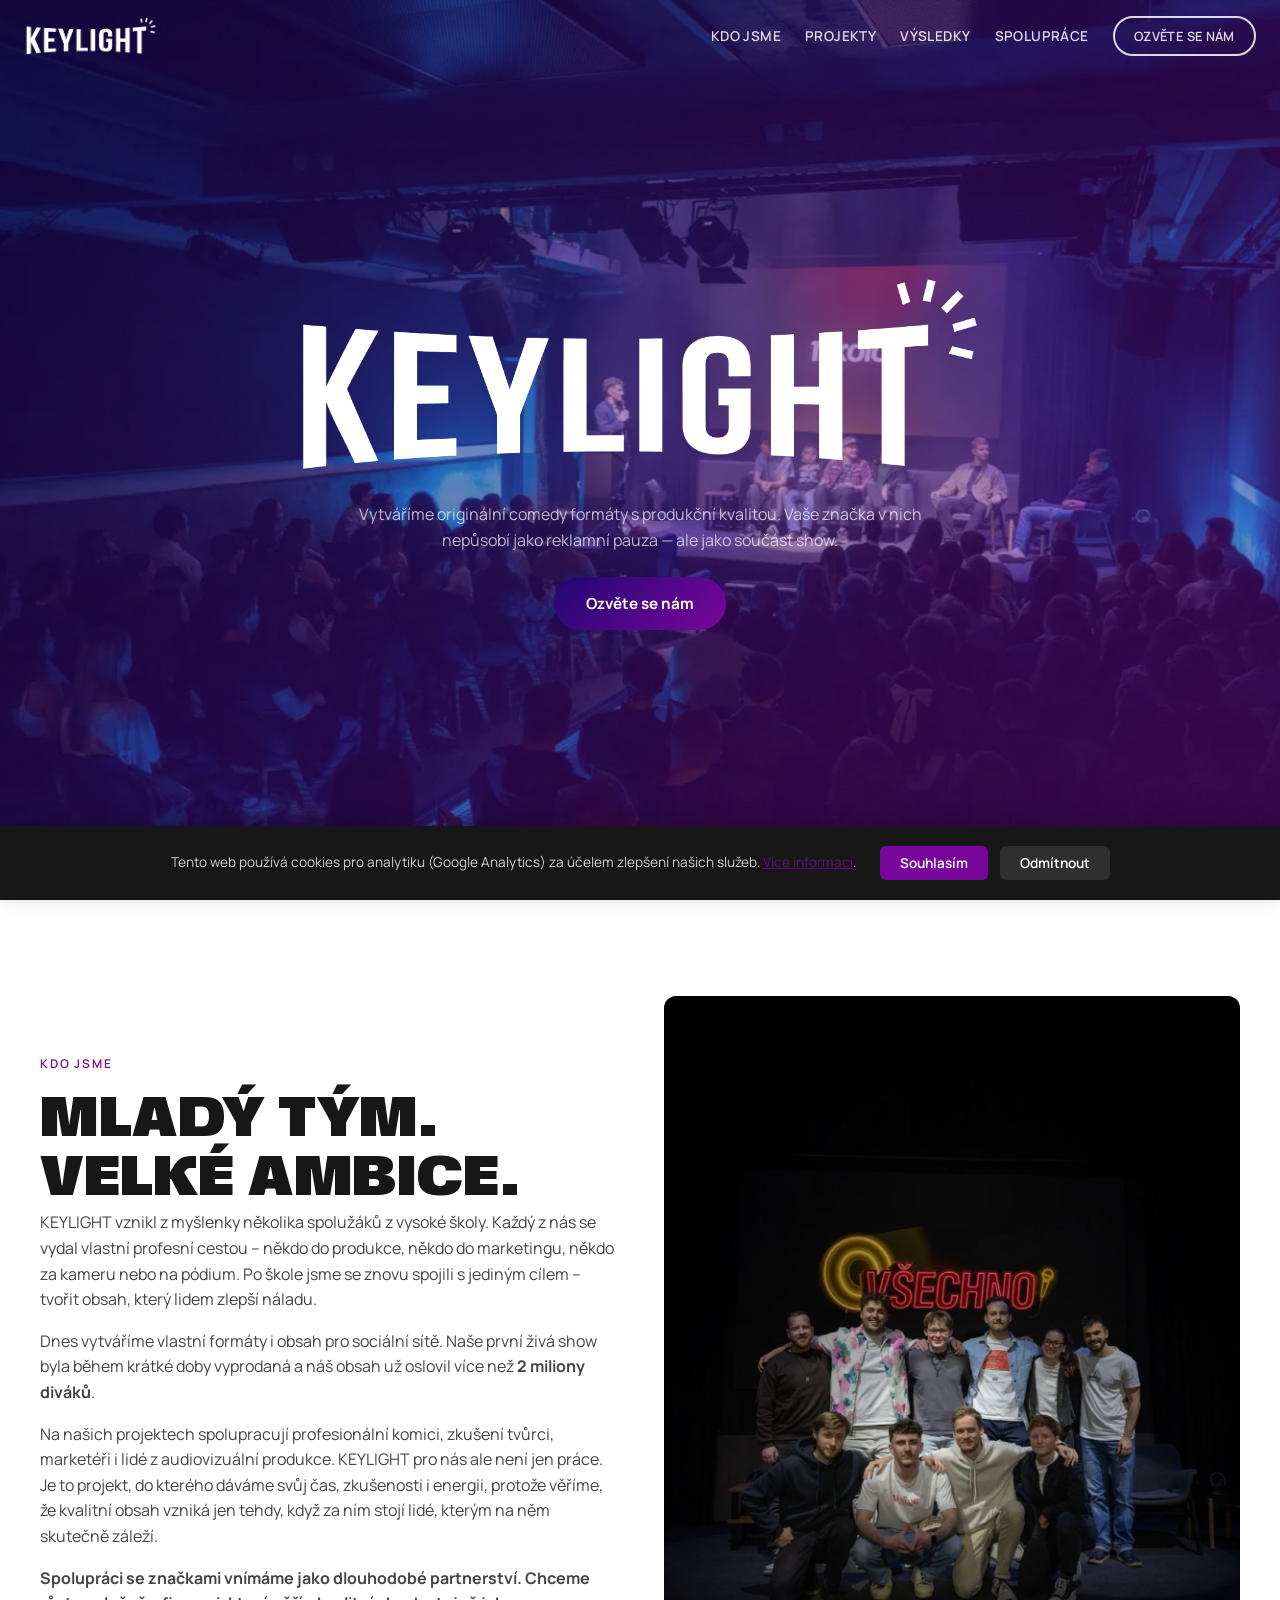
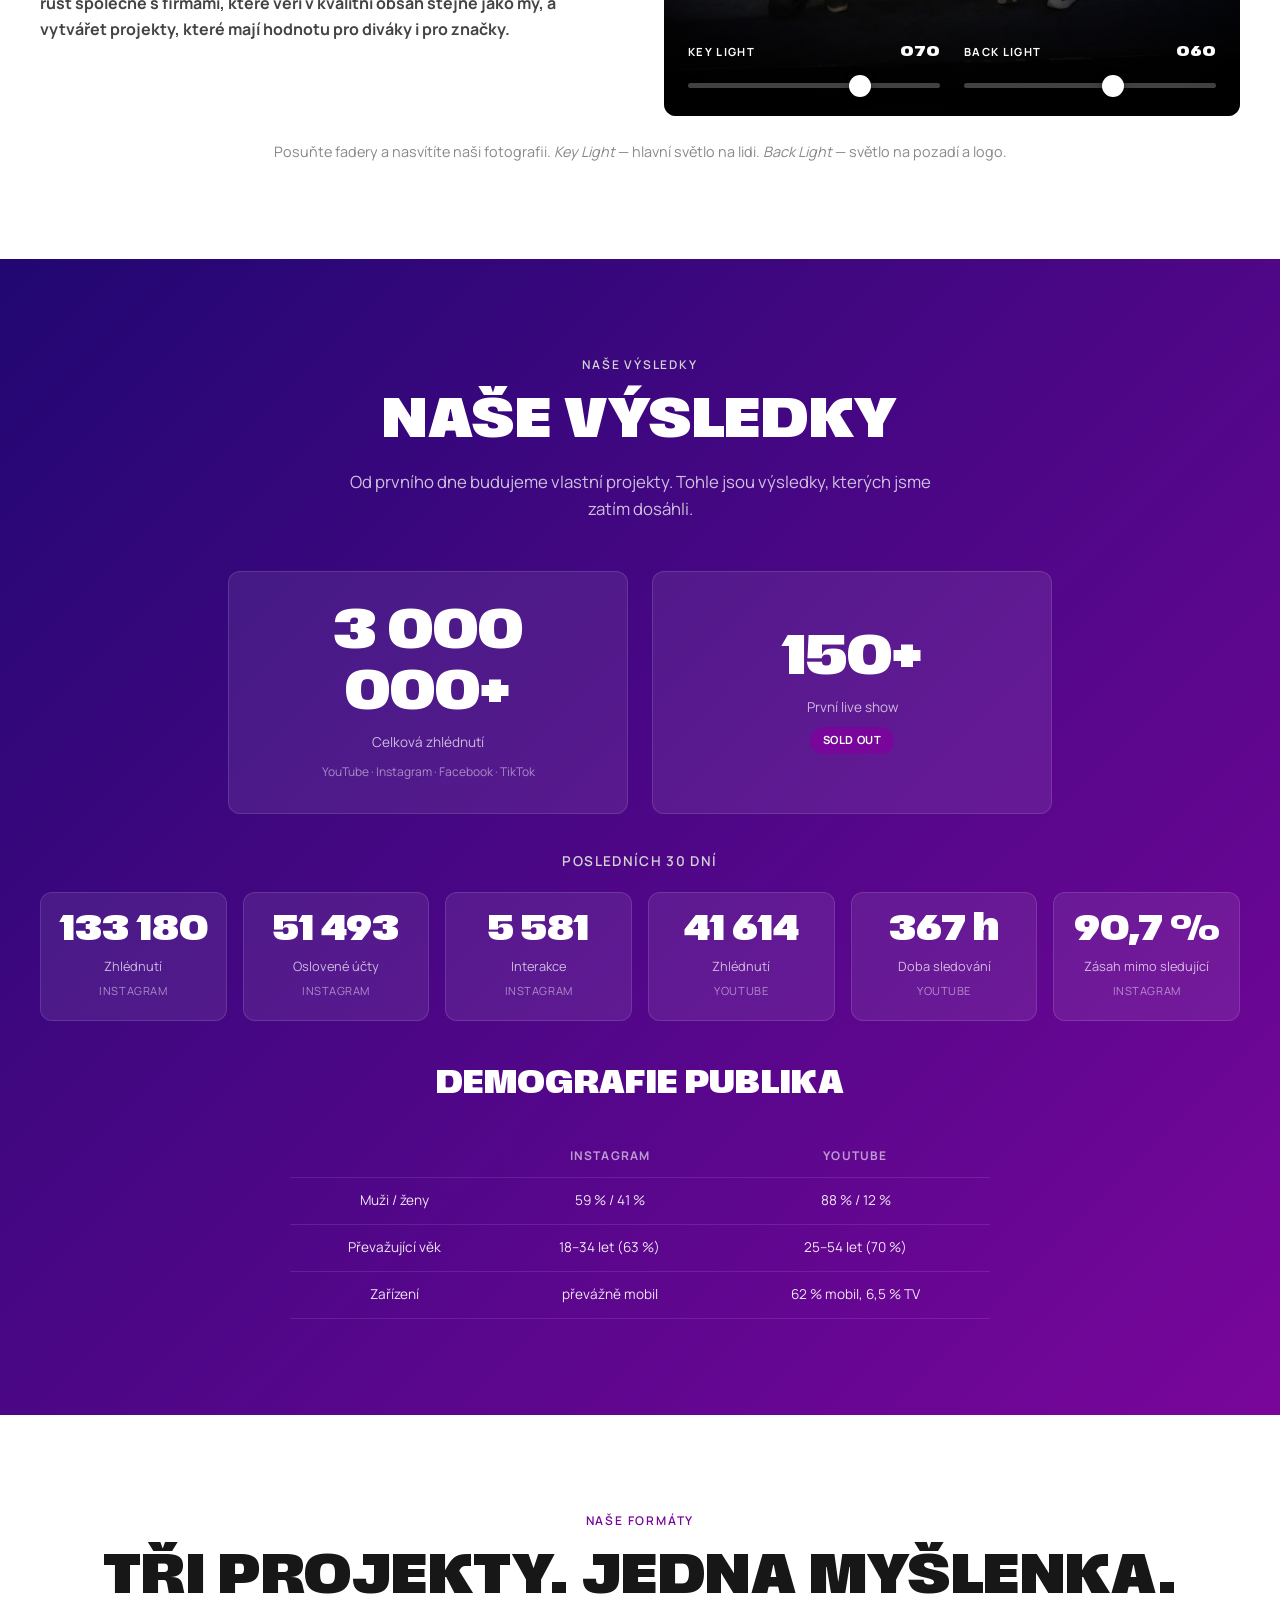
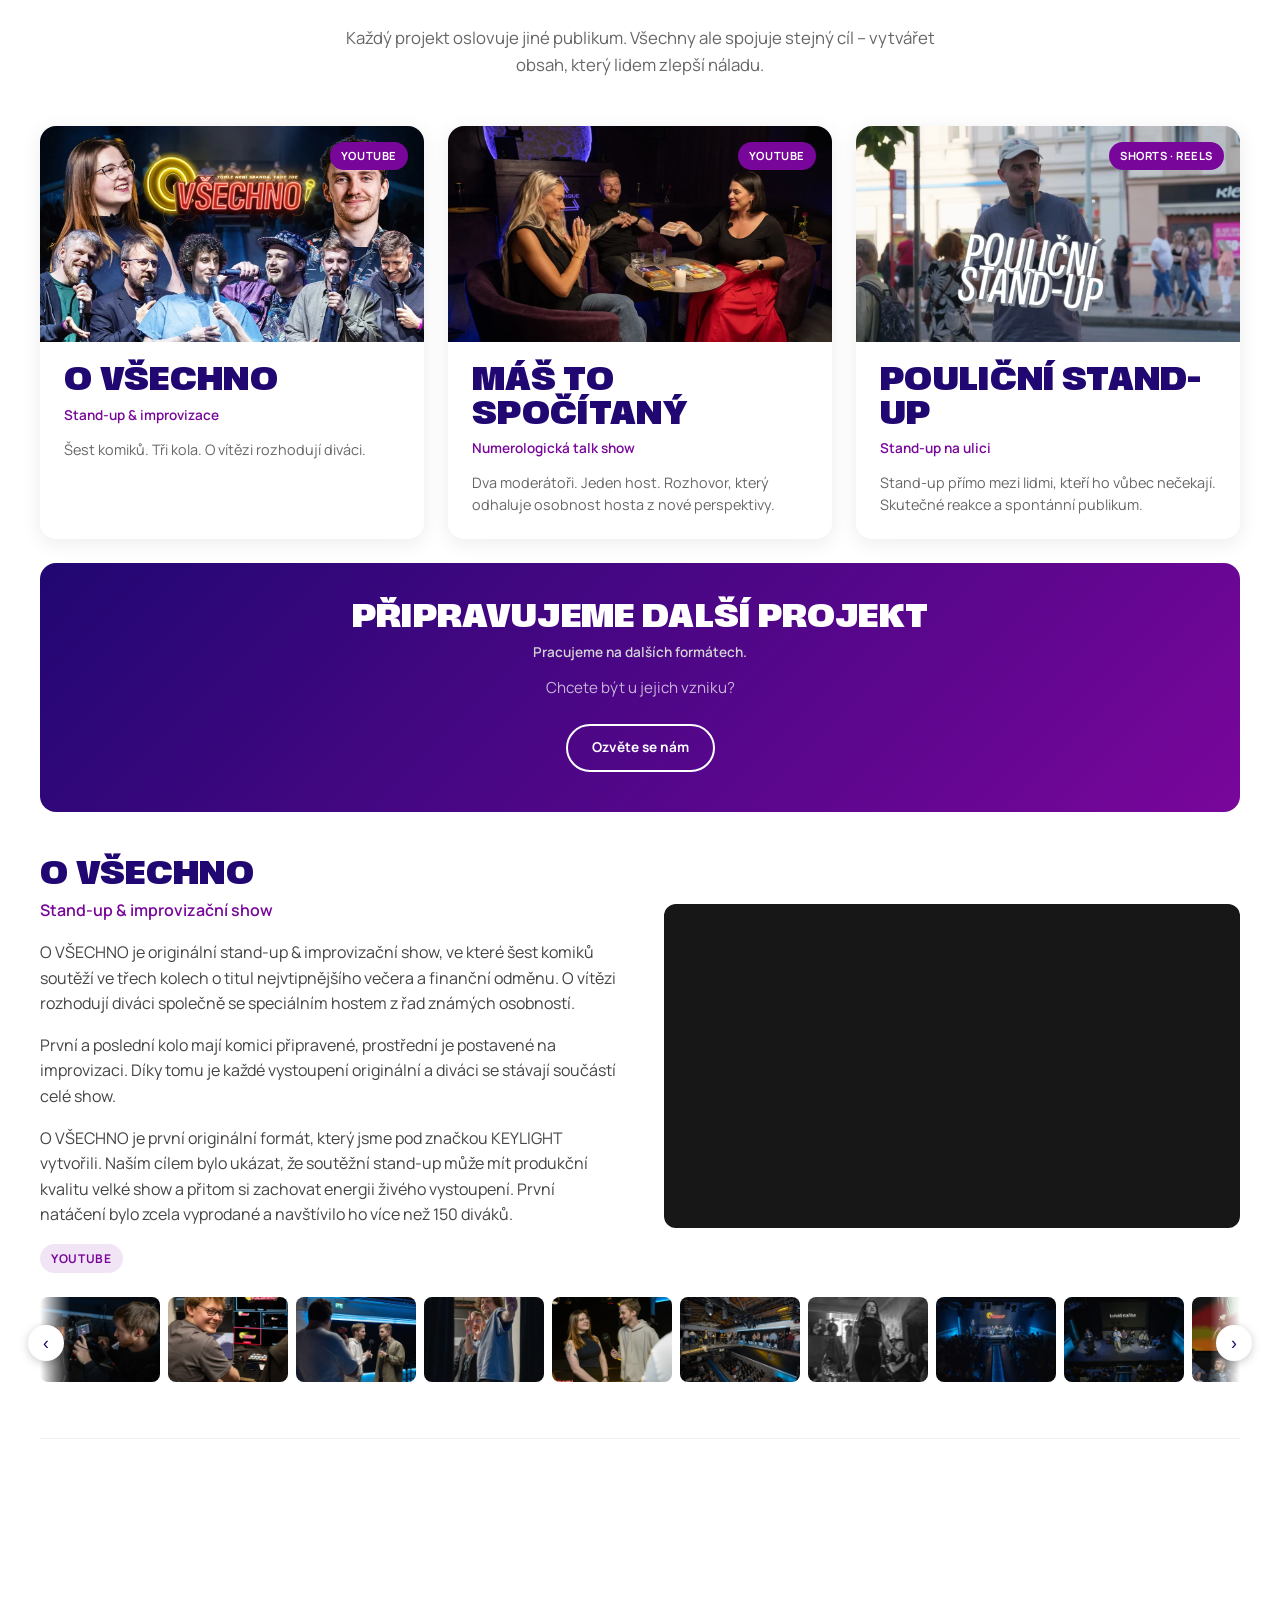
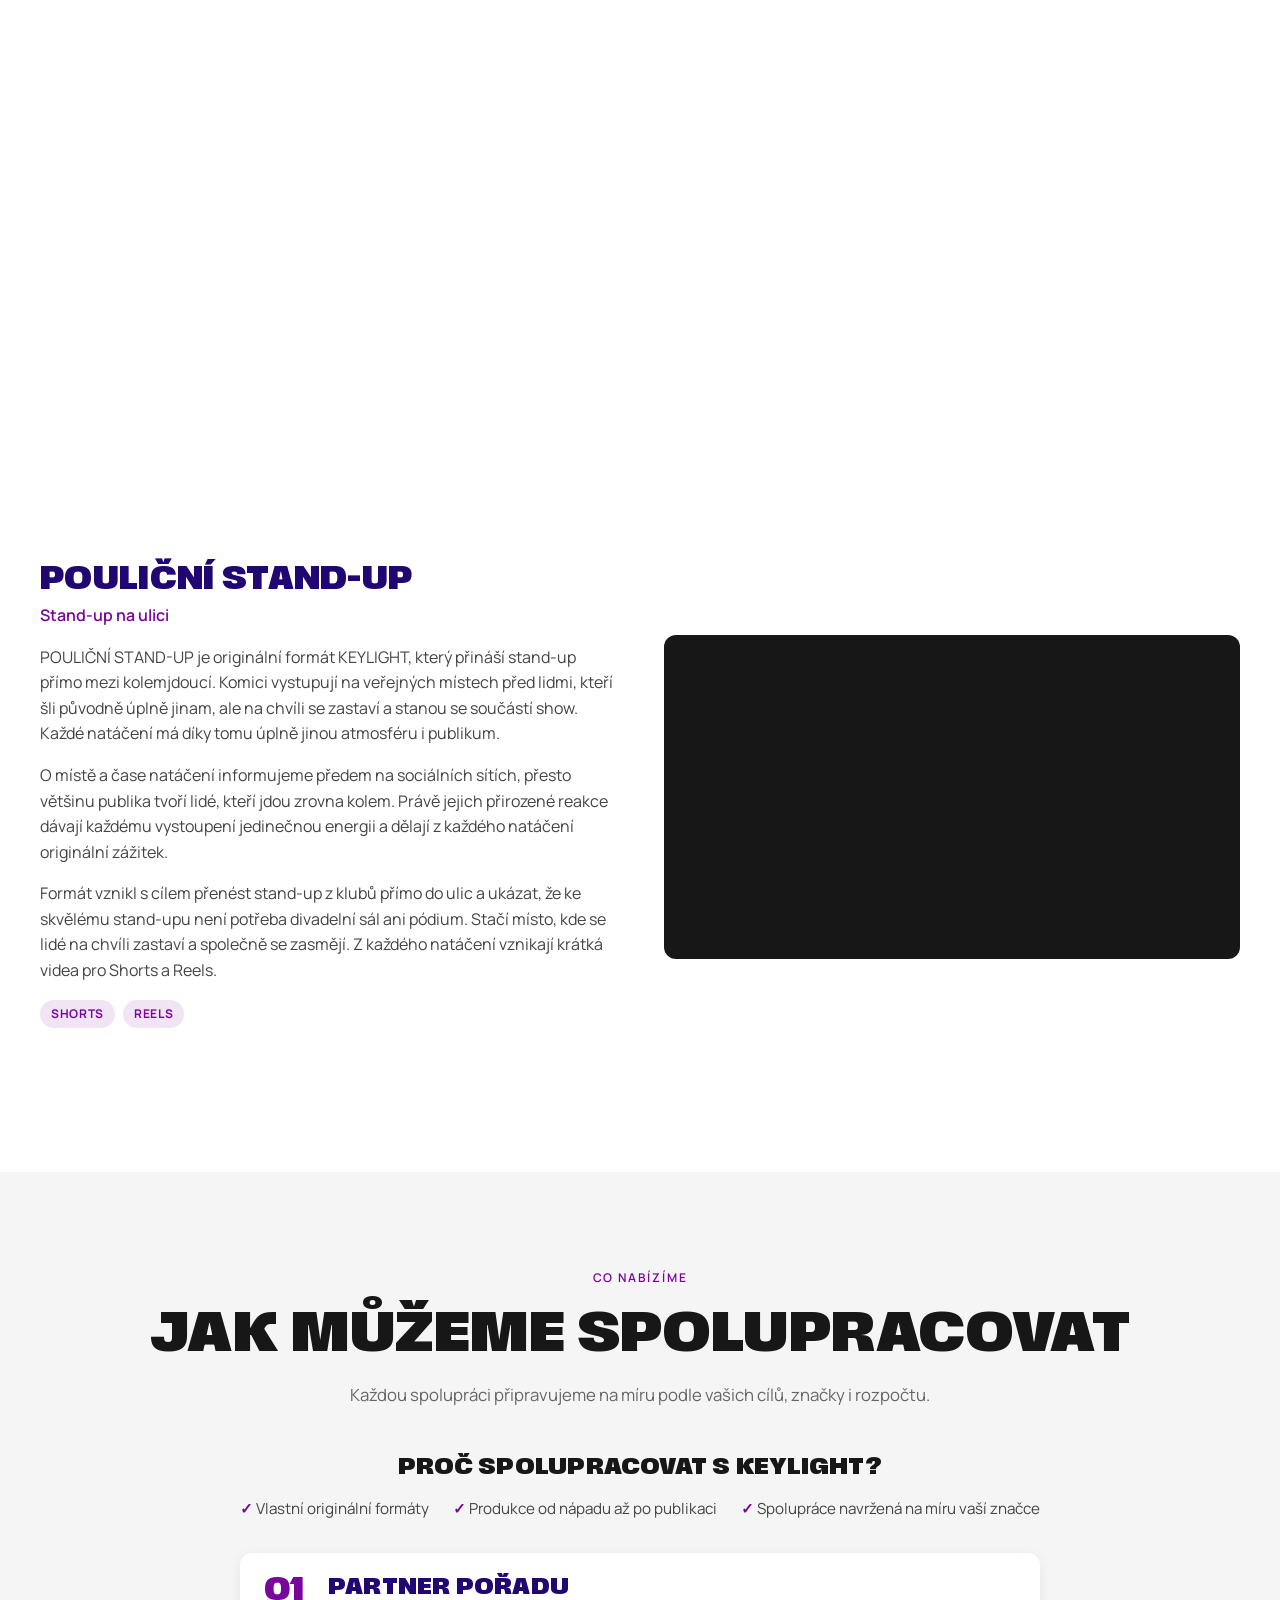
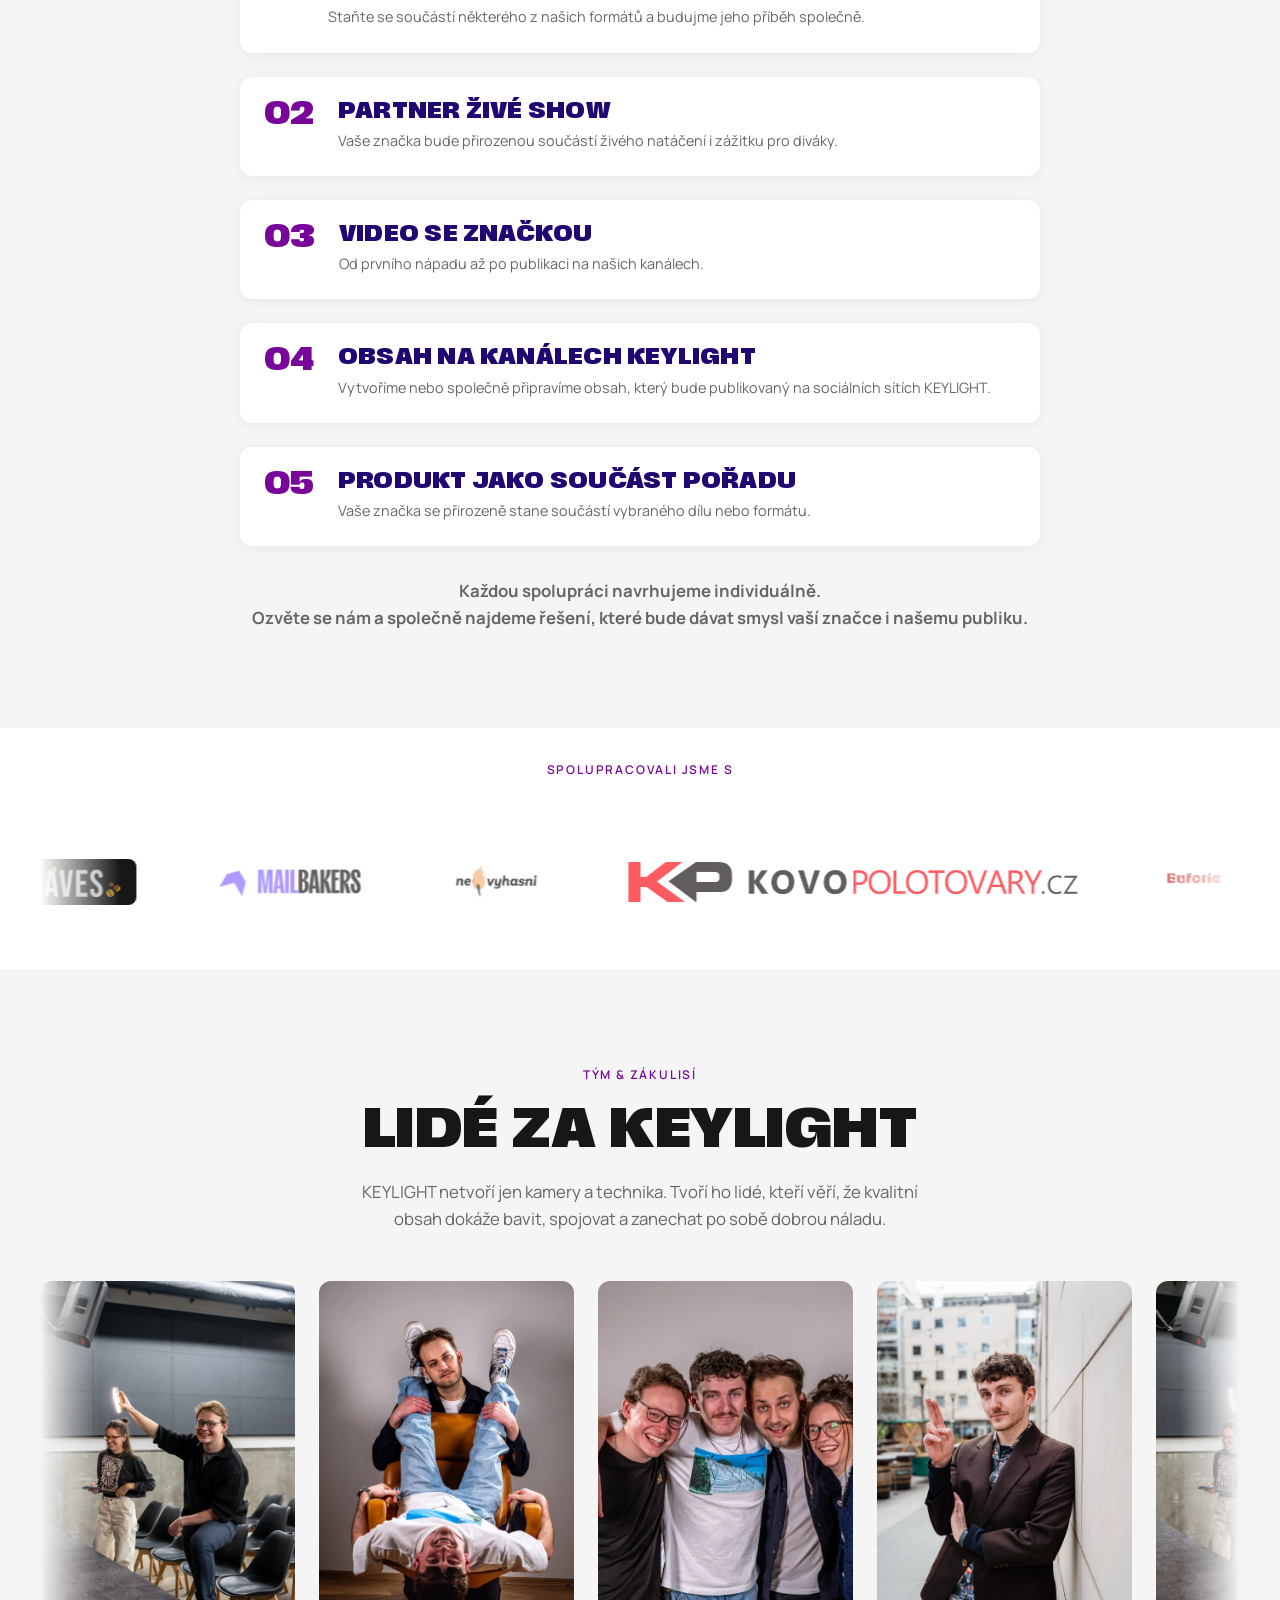
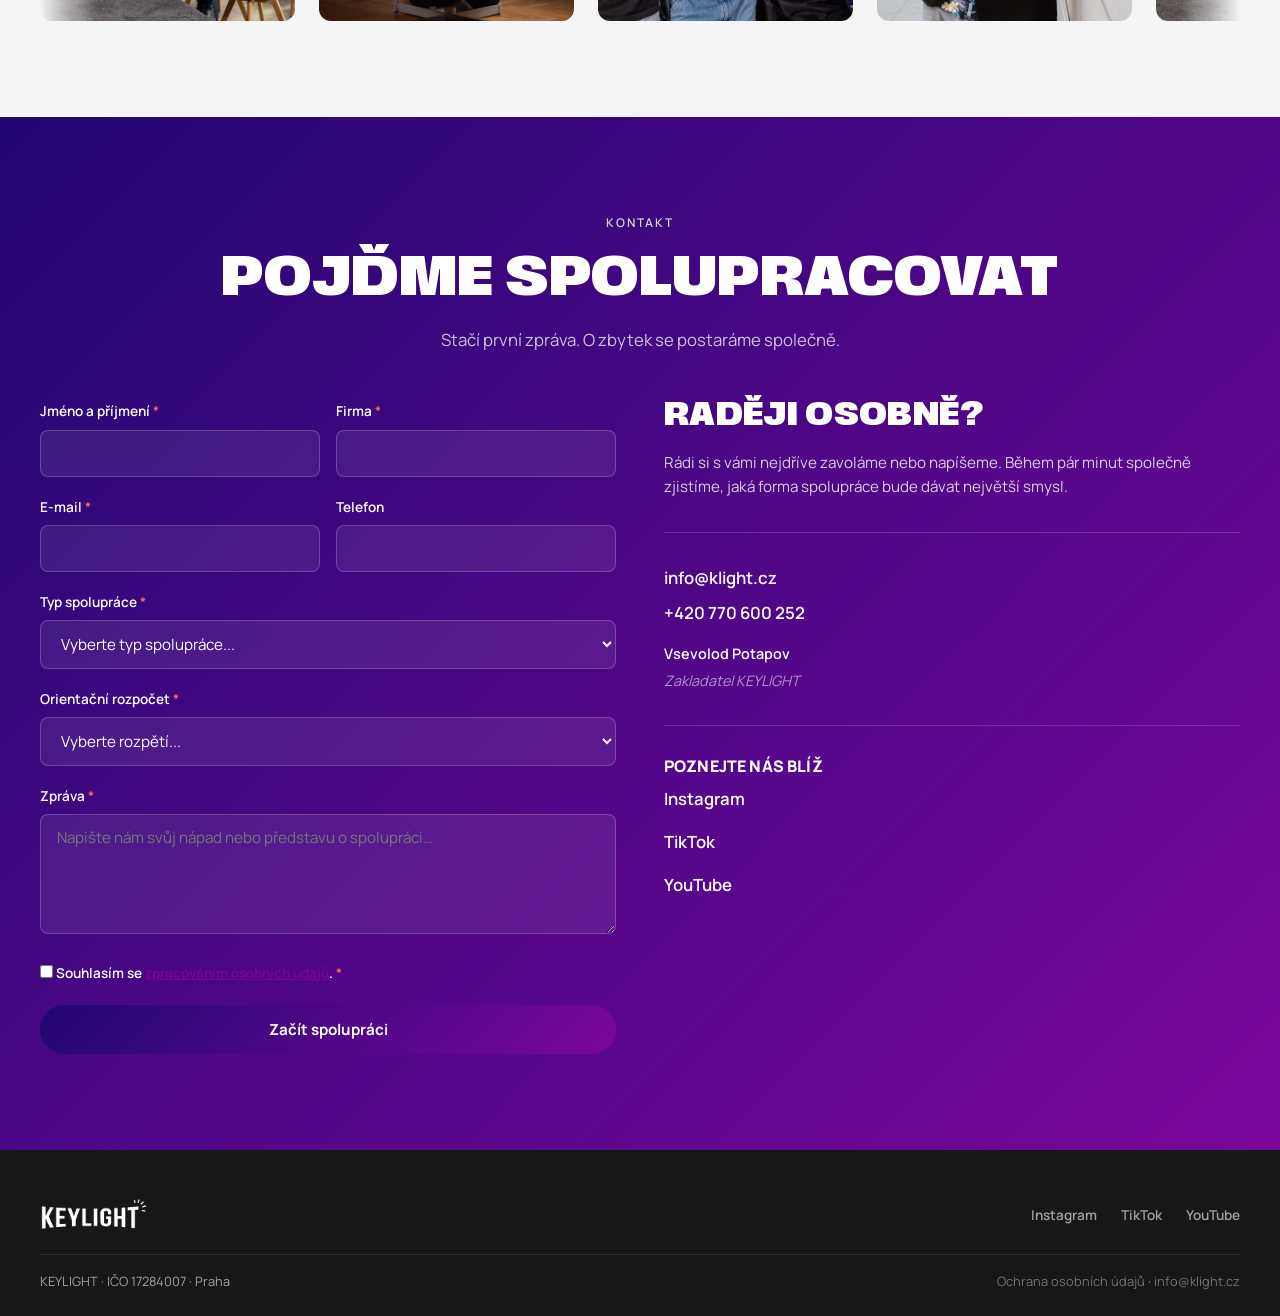
==== commit 64c78f7e: "Optimize performance: WebP images, WOFF2 fonts, preloads - Convert all images from JPG to WebP (60-8" ====
--- a/index.html
+++ b/index.html
@@ -15,6 +15,8 @@
   <meta property="og:type" content="website">
   <meta property="og:url" content="https://klight.cz">
   <meta property="og:image" content="images/hero/poster.jpg">
+  <link rel="preload" href="fonts/ScaleVF.woff2" as="font" type="font/woff2" crossorigin>
+  <link rel="preload" href="images/fotogalerie/hlavni-1.webp" as="image" type="image/webp">
   <link rel="stylesheet" href="css/style.css">
   <script type="application/ld+json">
   {
@@ -74,10 +76,10 @@
   <!-- ====== HERO ====== -->
   <section class="hero" id="hero">
     <div class="hero-bg">
-      <img src="images/fotogalerie/hlavni-1.jpg" alt="" class="hero-slide active">
-      <img src="images/fotogalerie/hlavni-2.jpg" alt="" class="hero-slide">
-      <img src="images/fotogalerie/hlavni-3.jpg" alt="" class="hero-slide">
-      <img src="images/fotogalerie/hlavni-4.jpg" alt="" class="hero-slide">
+      <img src="images/fotogalerie/hlavni-1.webp" alt="" class="hero-slide active" fetchpriority="high">
+      <img src="images/fotogalerie/hlavni-2.webp" alt="" class="hero-slide" loading="lazy">
+      <img src="images/fotogalerie/hlavni-3.webp" alt="" class="hero-slide" loading="lazy">
+      <img src="images/fotogalerie/hlavni-4.webp" alt="" class="hero-slide" loading="lazy">
     </div>
     <div class="hero-content">
       <img src="images/logo/logo-white.png" alt="KEYLIGHT" class="hero-logo">
@@ -99,9 +101,9 @@
           <p><strong>Spolupráci se značkami vnímáme jako dlouhodobé partnerství. Chceme růst společně s firmami, které věří v kvalitní obsah stejně jako my, a vytvářet projekty, které mají hodnotu pro diváky i pro značky.</strong></p>
         </div>
         <div class="relight-wrapper" id="relightWrapper">
-          <img src="images/relight/source.jpg" alt="Tým KEYLIGHT na scéně" class="relight-dark">
-          <img src="images/relight/source.jpg" alt="Key light — nasvícení lidí" class="relight-key" id="relightKey">
-          <img src="images/relight/source.jpg" alt="Back light — nasvícení pozadí" class="relight-back" id="relightBack">
+          <img src="images/relight/source.webp" alt="Tým KEYLIGHT na scéně" class="relight-dark">
+          <img src="images/relight/source.webp" alt="Key light — nasvícení lidí" class="relight-key" id="relightKey">
+          <img src="images/relight/source.webp" alt="Back light — nasvícení pozadí" class="relight-back" id="relightBack">
           <div class="relight-controls">
             <div class="relight-faders">
               <div class="relight-fader">
@@ -211,7 +213,7 @@
       <div class="shows-grid reveal">
         <a href="#detail-o-vsechno" class="show-card">
           <div class="show-card-image">
-            <img src="images/fotogalerie/card-ovsechno.jpg" alt="O VŠECHNO" loading="lazy">
+            <img src="images/fotogalerie/card-ovsechno.webp" alt="O VŠECHNO" loading="lazy">
             <span class="show-badge">YouTube</span>
           </div>
           <div class="show-card-body">
@@ -222,7 +224,7 @@
         </a>
         <a href="#detail-mas-to-spocitany" class="show-card">
           <div class="show-card-image">
-            <img src="images/fotogalerie/card-mts.jpg" alt="MÁŠ TO SPOČÍTANÝ" loading="lazy">
+            <img src="images/fotogalerie/card-mts.webp" alt="MÁŠ TO SPOČÍTANÝ" loading="lazy">
             <span class="show-badge">YouTube</span>
           </div>
           <div class="show-card-body">
@@ -233,7 +235,7 @@
         </a>
         <a href="#detail-poulicni-standup" class="show-card">
           <div class="show-card-image">
-            <img src="images/fotogalerie/card-standup.jpg" alt="STAND-UP NA ULICI" loading="lazy">
+            <img src="images/fotogalerie/card-standup.webp" alt="STAND-UP NA ULICI" loading="lazy">
             <span class="show-badge">Shorts · Reels</span>
           </div>
           <div class="show-card-body">
@@ -268,17 +270,17 @@
         <div class="show-gallery-wrap">
           <button class="gallery-arrow gallery-arrow-left" aria-label="Předchozí">&#8249;</button>
           <div class="show-gallery">
-            <img src="images/fotogalerie/ov-1.jpg" alt="O Všechno — foto 1" loading="lazy">
-            <img src="images/fotogalerie/ov-2.jpg" alt="O Všechno — foto 2" loading="lazy">
-            <img src="images/fotogalerie/ov-3.jpg" alt="O Všechno — foto 3" loading="lazy">
-            <img src="images/fotogalerie/ov-4.jpg" alt="O Všechno — foto 4" loading="lazy">
-            <img src="images/fotogalerie/ov-5.jpg" alt="O Všechno — foto 5" loading="lazy">
-            <img src="images/fotogalerie/ov-6.jpg" alt="O Všechno — foto 6" loading="lazy">
-            <img src="images/fotogalerie/ov-7.jpg" alt="O Všechno — foto 7" loading="lazy">
-            <img src="images/fotogalerie/ov-8.jpg" alt="O Všechno — foto 8" loading="lazy">
-            <img src="images/fotogalerie/ov-9.jpg" alt="O Všechno — foto 9" loading="lazy">
-            <img src="images/fotogalerie/ov-10.jpg" alt="O Všechno — foto 10" loading="lazy">
-            <img src="images/fotogalerie/ov-11.jpg" alt="O Všechno — foto 11" loading="lazy">
+            <img src="images/fotogalerie/ov-1.webp" alt="O Všechno — foto 1" loading="lazy">
+            <img src="images/fotogalerie/ov-2.webp" alt="O Všechno — foto 2" loading="lazy">
+            <img src="images/fotogalerie/ov-3.webp" alt="O Všechno — foto 3" loading="lazy">
+            <img src="images/fotogalerie/ov-4.webp" alt="O Všechno — foto 4" loading="lazy">
+            <img src="images/fotogalerie/ov-5.webp" alt="O Všechno — foto 5" loading="lazy">
+            <img src="images/fotogalerie/ov-6.webp" alt="O Všechno — foto 6" loading="lazy">
+            <img src="images/fotogalerie/ov-7.webp" alt="O Všechno — foto 7" loading="lazy">
+            <img src="images/fotogalerie/ov-8.webp" alt="O Všechno — foto 8" loading="lazy">
+            <img src="images/fotogalerie/ov-9.webp" alt="O Všechno — foto 9" loading="lazy">
+            <img src="images/fotogalerie/ov-10.webp" alt="O Všechno — foto 10" loading="lazy">
+            <img src="images/fotogalerie/ov-11.webp" alt="O Všechno — foto 11" loading="lazy">
           </div>
           <button class="gallery-arrow gallery-arrow-right" aria-label="Další">&#8250;</button>
         </div>
@@ -301,12 +303,12 @@
         <div class="show-gallery-wrap">
           <button class="gallery-arrow gallery-arrow-left" aria-label="Předchozí">&#8249;</button>
           <div class="show-gallery">
-            <img src="images/fotogalerie/mts-1.jpg" alt="Máš to spočítaný — foto 1" loading="lazy">
-            <img src="images/fotogalerie/mts-2.jpg" alt="Máš to spočítaný — foto 2" loading="lazy">
-            <img src="images/fotogalerie/mts-3.jpg" alt="Máš to spočítaný — foto 3" loading="lazy">
-            <img src="images/fotogalerie/mts-4.jpg" alt="Máš to spočítaný — foto 4" loading="lazy">
-            <img src="images/fotogalerie/mts-5.jpg" alt="Máš to spočítaný — foto 5" loading="lazy">
-            <img src="images/fotogalerie/mts-6.jpg" alt="Máš to spočítaný — foto 6" loading="lazy">
+            <img src="images/fotogalerie/mts-1.webp" alt="Máš to spočítaný — foto 1" loading="lazy">
+            <img src="images/fotogalerie/mts-2.webp" alt="Máš to spočítaný — foto 2" loading="lazy">
+            <img src="images/fotogalerie/mts-3.webp" alt="Máš to spočítaný — foto 3" loading="lazy">
+            <img src="images/fotogalerie/mts-4.webp" alt="Máš to spočítaný — foto 4" loading="lazy">
+            <img src="images/fotogalerie/mts-5.webp" alt="Máš to spočítaný — foto 5" loading="lazy">
+            <img src="images/fotogalerie/mts-6.webp" alt="Máš to spočítaný — foto 6" loading="lazy">
           </div>
           <button class="gallery-arrow gallery-arrow-right" aria-label="Další">&#8250;</button>
         </div>
@@ -391,15 +393,15 @@
       </div>
       <div class="team-carousel reveal">
         <div class="team-track">
-          <img src="images/tym/tym-1.jpg" alt="Tým KEYLIGHT" loading="lazy">
-          <img src="images/tym/tym-2.jpg" alt="KEYLIGHT produkce" loading="lazy">
-          <img src="images/tym/tym-3.jpg" alt="KEYLIGHT zákulisí" loading="lazy">
-          <img src="images/tym/tym-4.jpg" alt="KEYLIGHT show" loading="lazy">
+          <img src="images/tym/tym-1.webp" alt="Tým KEYLIGHT" loading="lazy">
+          <img src="images/tym/tym-2.webp" alt="KEYLIGHT produkce" loading="lazy">
+          <img src="images/tym/tym-3.webp" alt="KEYLIGHT zákulisí" loading="lazy">
+          <img src="images/tym/tym-4.webp" alt="KEYLIGHT show" loading="lazy">
           <!-- Duplicate for seamless loop -->
-          <img src="images/tym/tym-1.jpg" alt="Tým KEYLIGHT" loading="lazy">
-          <img src="images/tym/tym-2.jpg" alt="KEYLIGHT produkce" loading="lazy">
-          <img src="images/tym/tym-3.jpg" alt="KEYLIGHT zákulisí" loading="lazy">
-          <img src="images/tym/tym-4.jpg" alt="KEYLIGHT show" loading="lazy">
+          <img src="images/tym/tym-1.webp" alt="Tým KEYLIGHT" loading="lazy">
+          <img src="images/tym/tym-2.webp" alt="KEYLIGHT produkce" loading="lazy">
+          <img src="images/tym/tym-3.webp" alt="KEYLIGHT zákulisí" loading="lazy">
+          <img src="images/tym/tym-4.webp" alt="KEYLIGHT show" loading="lazy">
         </div>
       </div>
     </div>
--- a/css/style.css
+++ b/css/style.css
@@ -8,17 +8,16 @@
 /* --- Fonts --- */
 @font-face {
   font-family: 'ScaleVF';
-  src: url('../fonts/ScaleVF.otf') format('opentype');
+  src: url('../fonts/ScaleVF.woff2') format('woff2'), url('../fonts/ScaleVF.otf') format('opentype');
   font-weight: 100 900;
   font-display: swap;
 }
 
-@font-face { font-family: 'Manrope'; src: url('../fonts/Manrope-Regular.ttf') format('truetype'); font-weight: 400; font-display: swap; }
-@font-face { font-family: 'Manrope'; src: url('../fonts/Manrope-Medium.ttf') format('truetype'); font-weight: 500; font-display: swap; }
-@font-face { font-family: 'Manrope'; src: url('../fonts/Manrope-SemiBold.ttf') format('truetype'); font-weight: 600; font-display: swap; }
-@font-face { font-family: 'Manrope'; src: url('../fonts/Manrope-Bold.ttf') format('truetype'); font-weight: 700; font-display: swap; }
-@font-face { font-family: 'Manrope'; src: url('../fonts/Manrope-ExtraBold.ttf') format('truetype'); font-weight: 800; font-display: swap; }
-@font-face { font-family: 'Manrope'; src: url('../fonts/Manrope-Light.ttf') format('truetype'); font-weight: 300; font-display: swap; }
+@font-face { font-family: 'Manrope'; src: url('../fonts/Manrope-Regular.woff2') format('woff2'), url('../fonts/Manrope-Regular.ttf') format('truetype'); font-weight: 400; font-display: swap; }
+@font-face { font-family: 'Manrope'; src: url('../fonts/Manrope-Medium.woff2') format('woff2'), url('../fonts/Manrope-Medium.ttf') format('truetype'); font-weight: 500; font-display: swap; }
+@font-face { font-family: 'Manrope'; src: url('../fonts/Manrope-SemiBold.woff2') format('woff2'), url('../fonts/Manrope-SemiBold.ttf') format('truetype'); font-weight: 600; font-display: swap; }
+@font-face { font-family: 'Manrope'; src: url('../fonts/Manrope-Bold.woff2') format('woff2'), url('../fonts/Manrope-Bold.ttf') format('truetype'); font-weight: 700; font-display: swap; }
+@font-face { font-family: 'Manrope'; src: url('../fonts/Manrope-ExtraBold.woff2') format('woff2'), url('../fonts/Manrope-ExtraBold.ttf') format('truetype'); font-weight: 800; font-display: swap; }
 
 /* --- Reset & Base --- */
 *, *::before, *::after { box-sizing: border-box; margin: 0; padding: 0; }
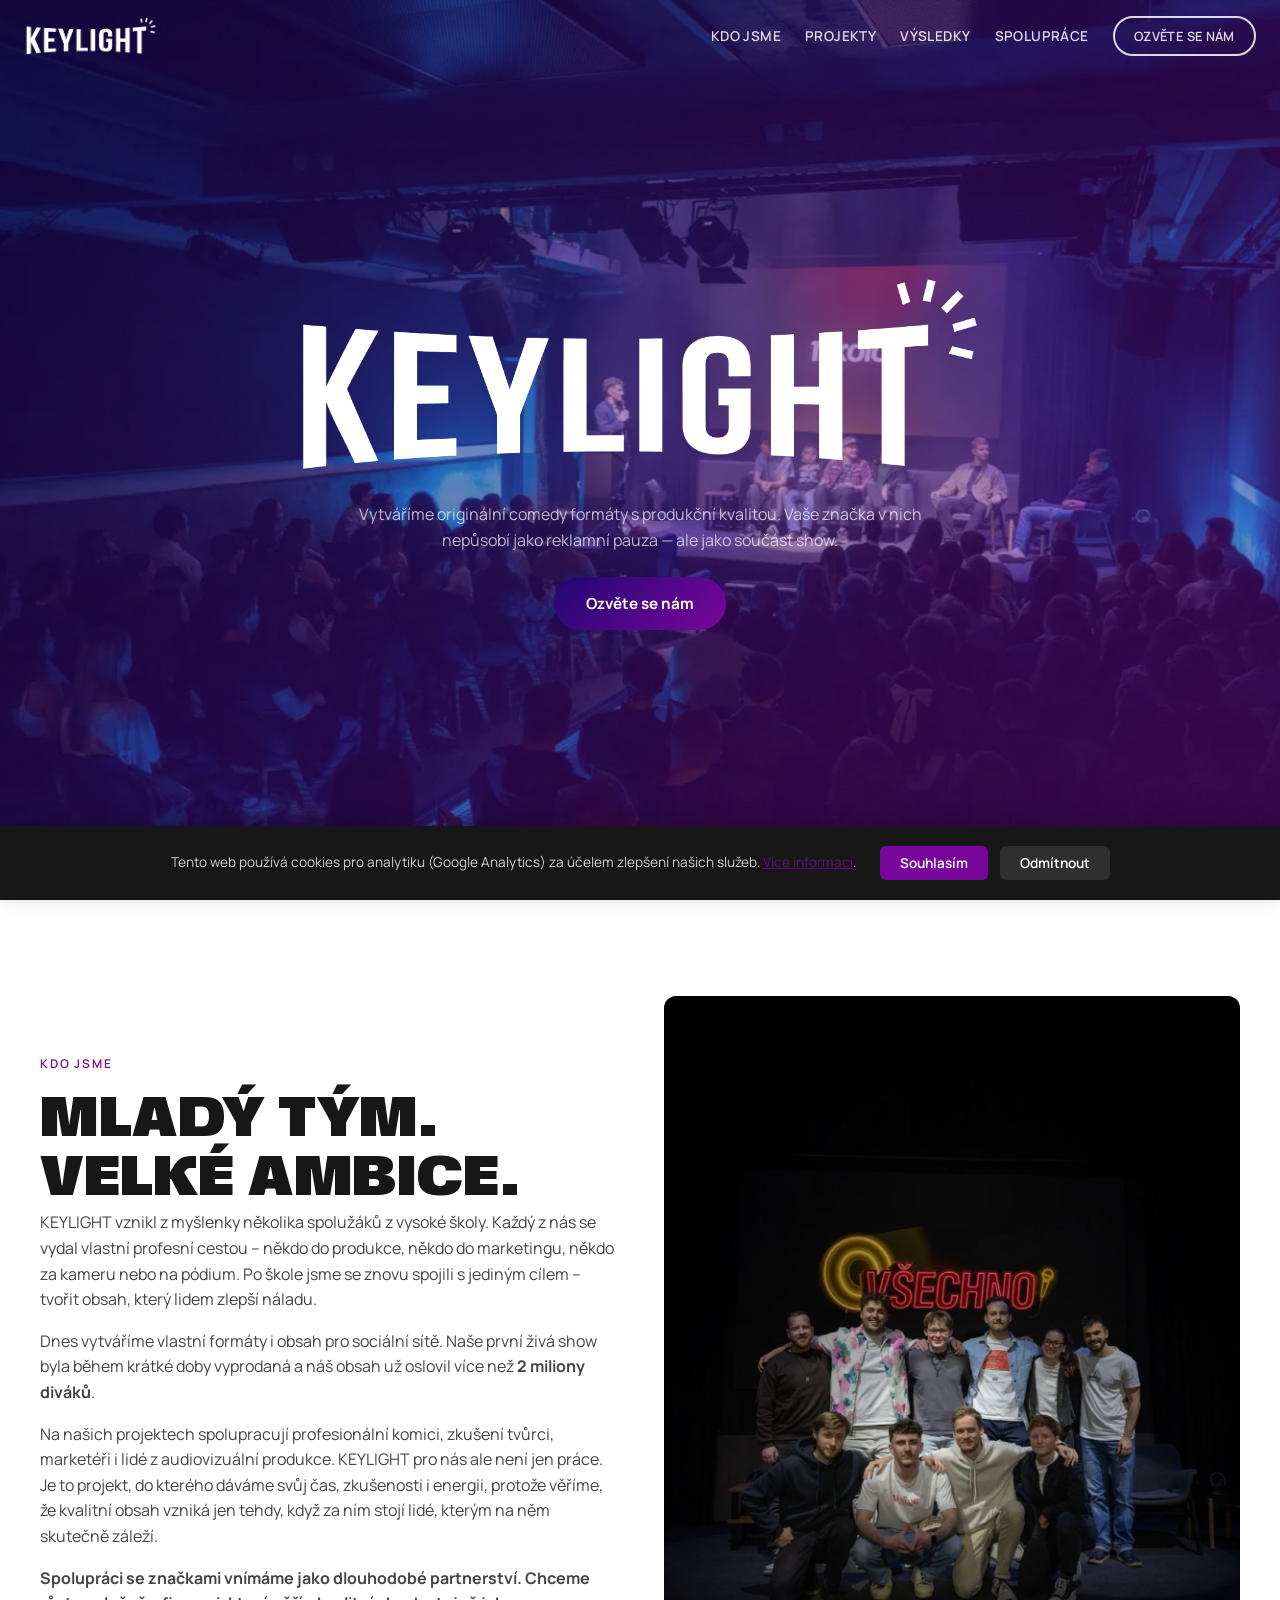
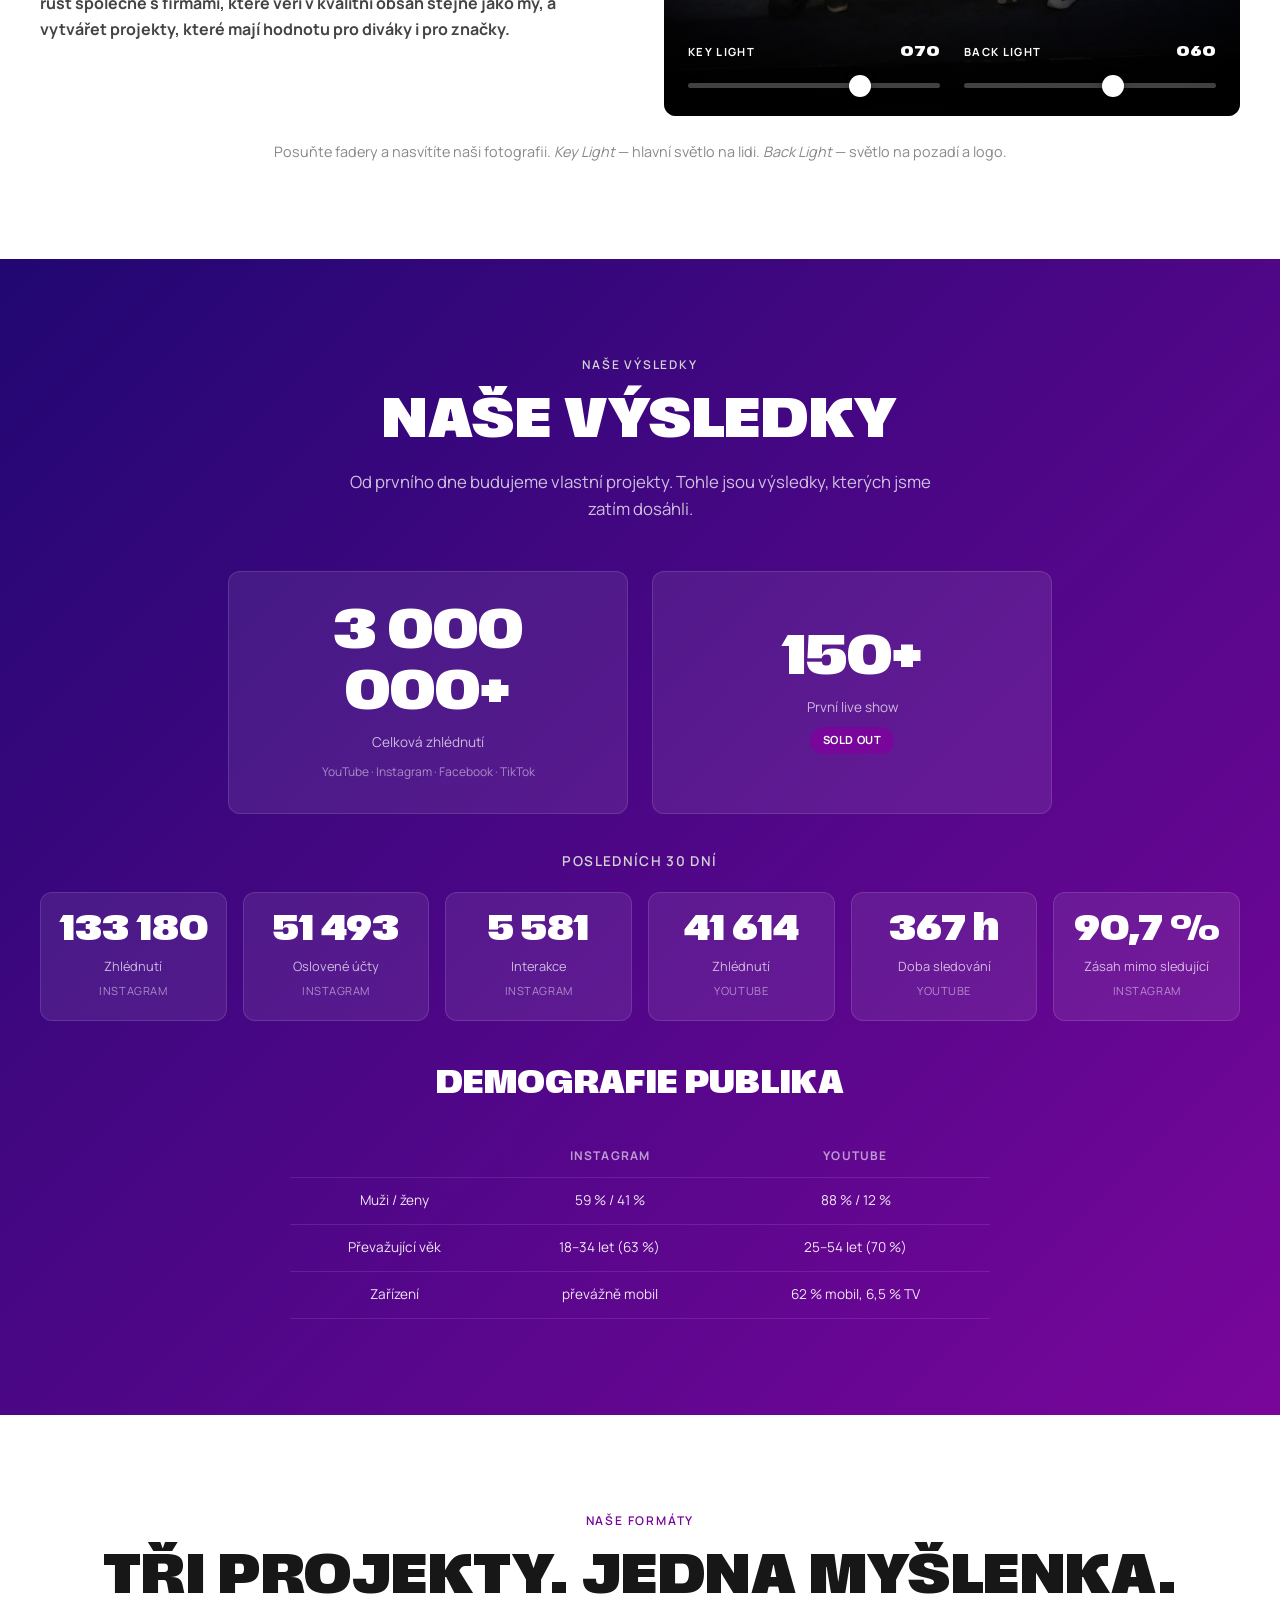
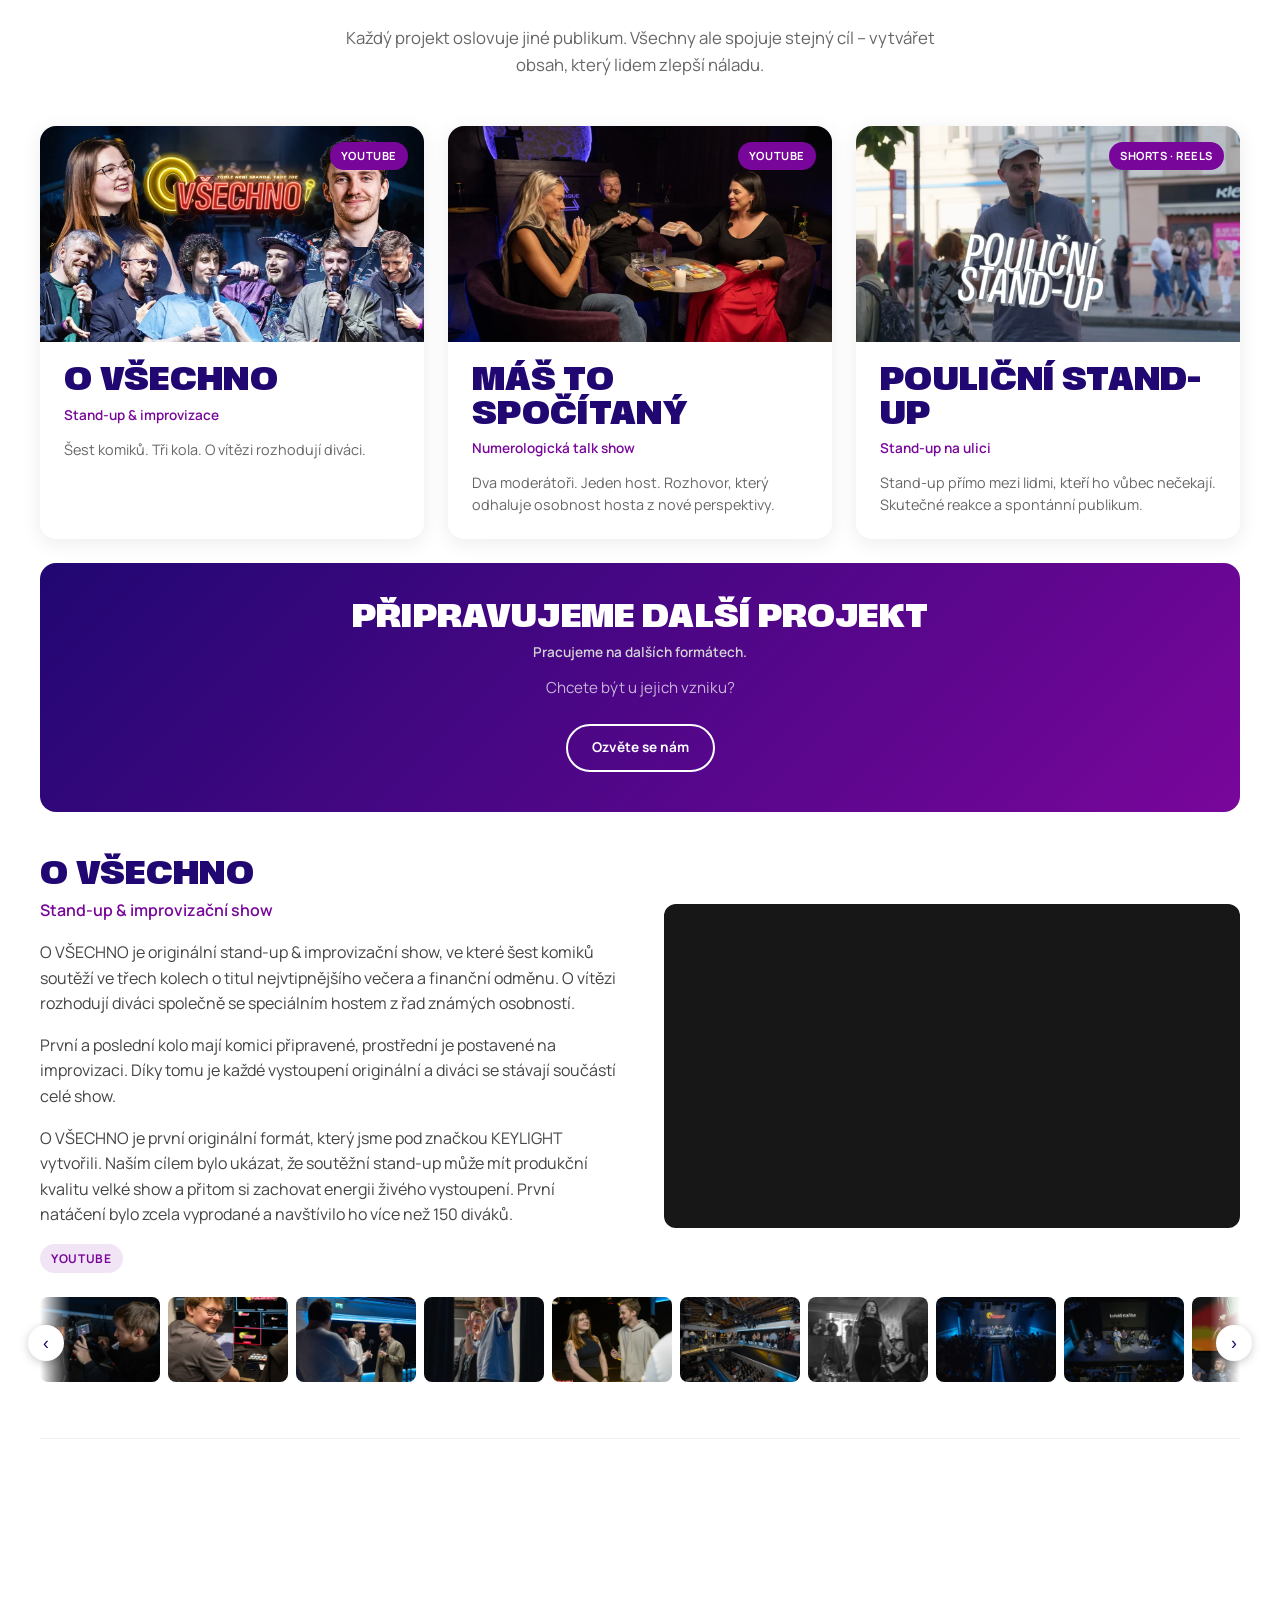
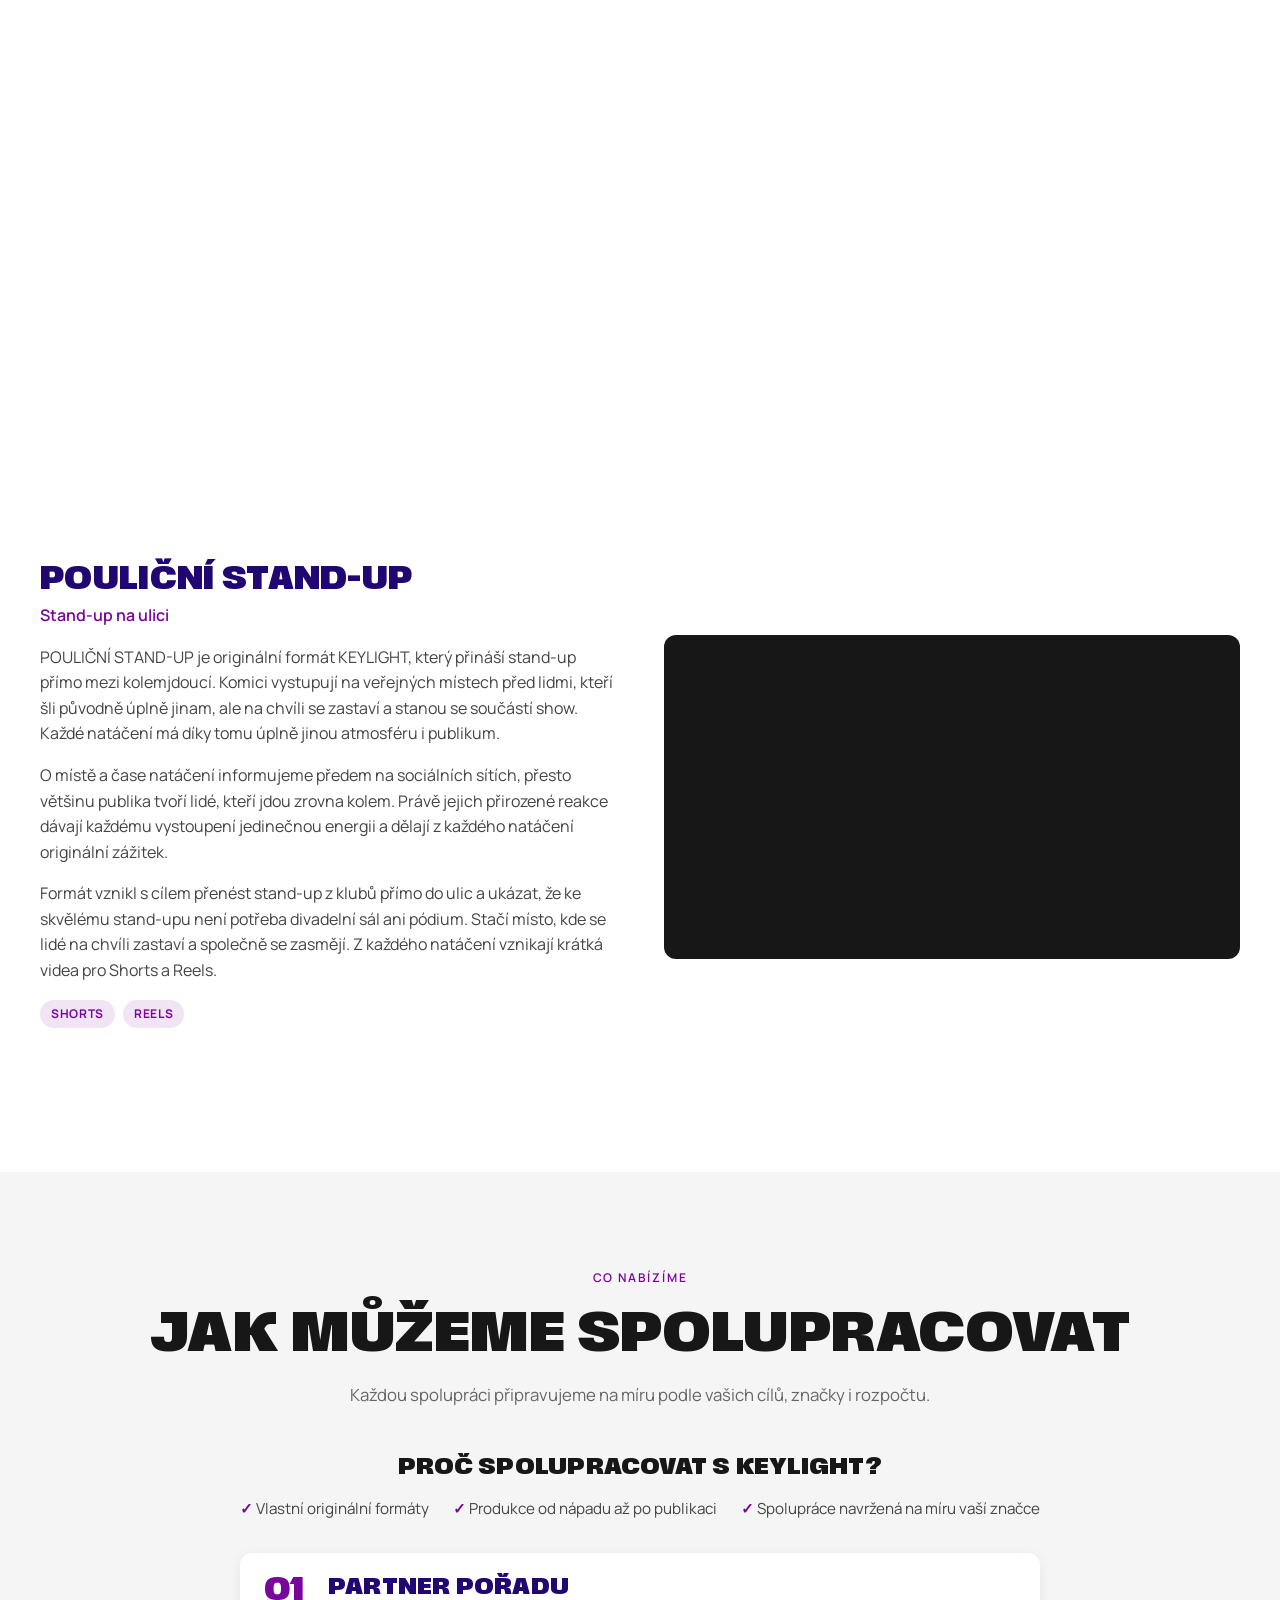
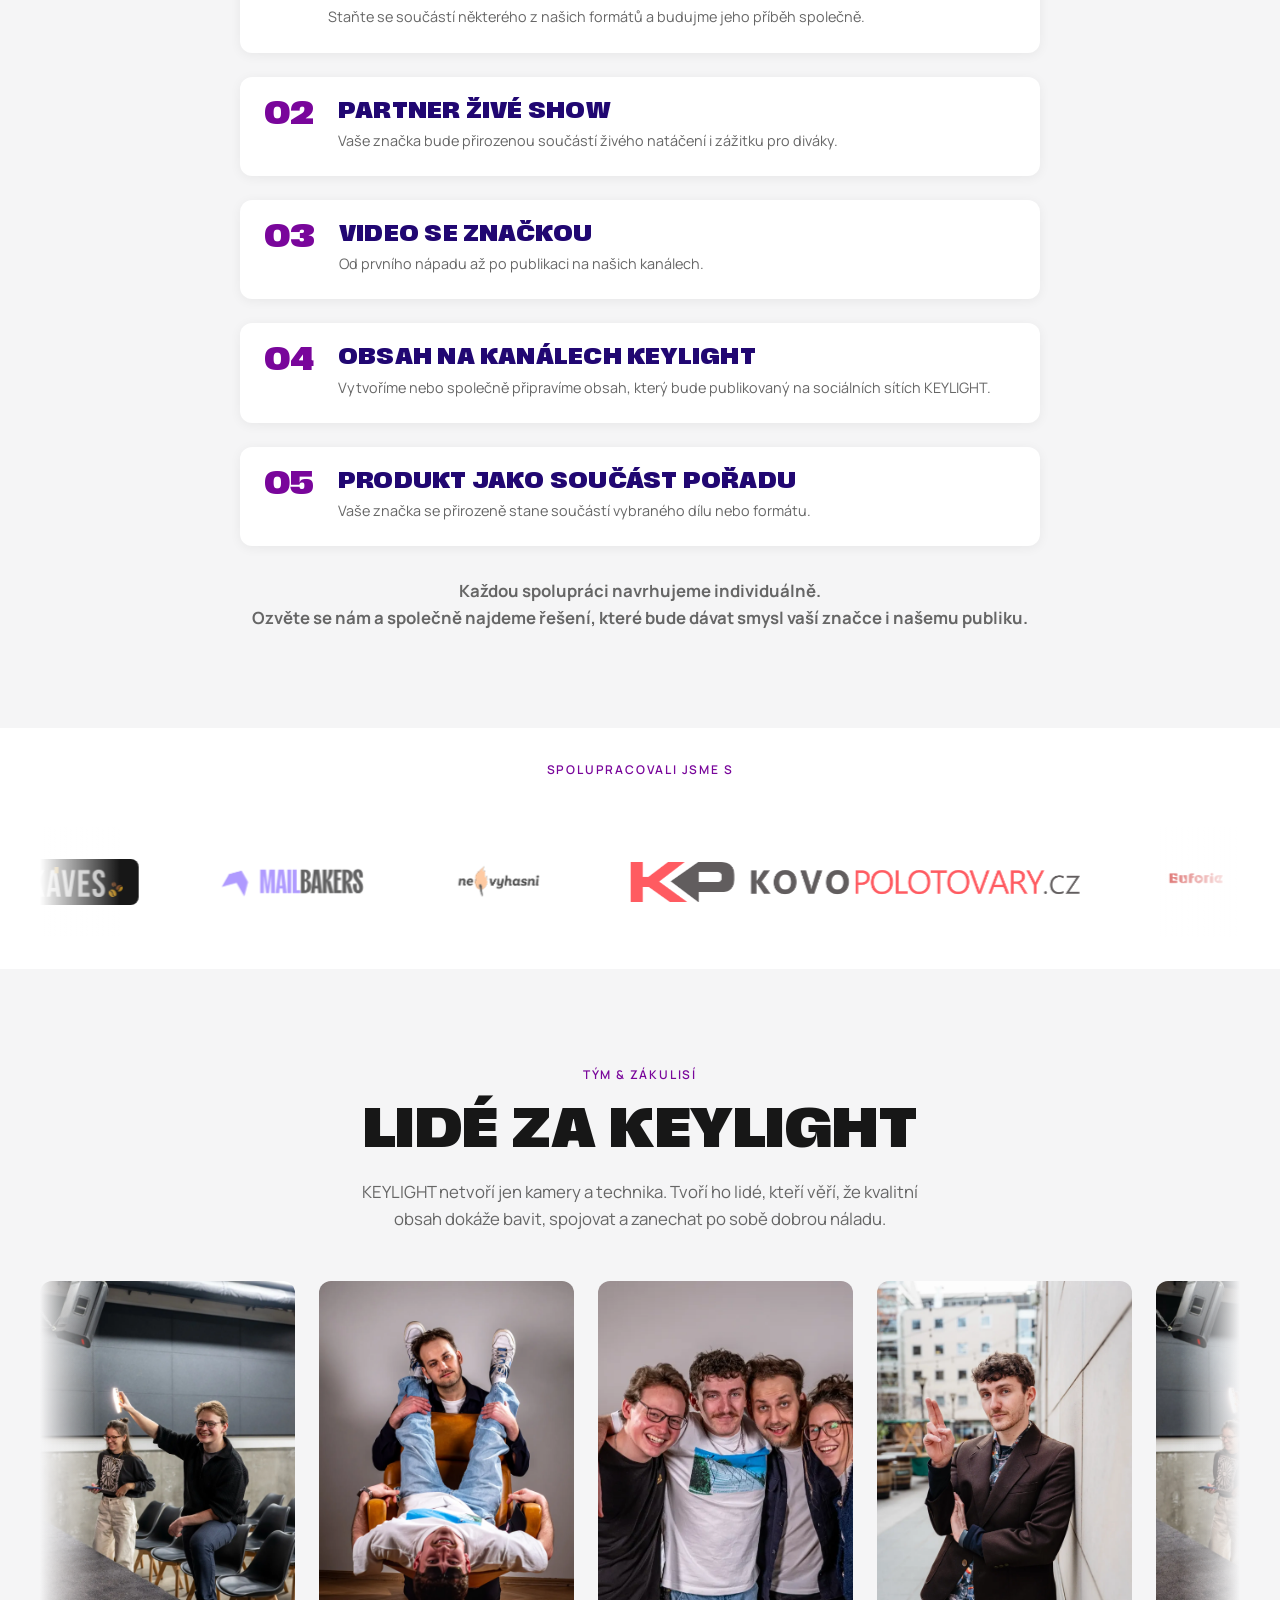
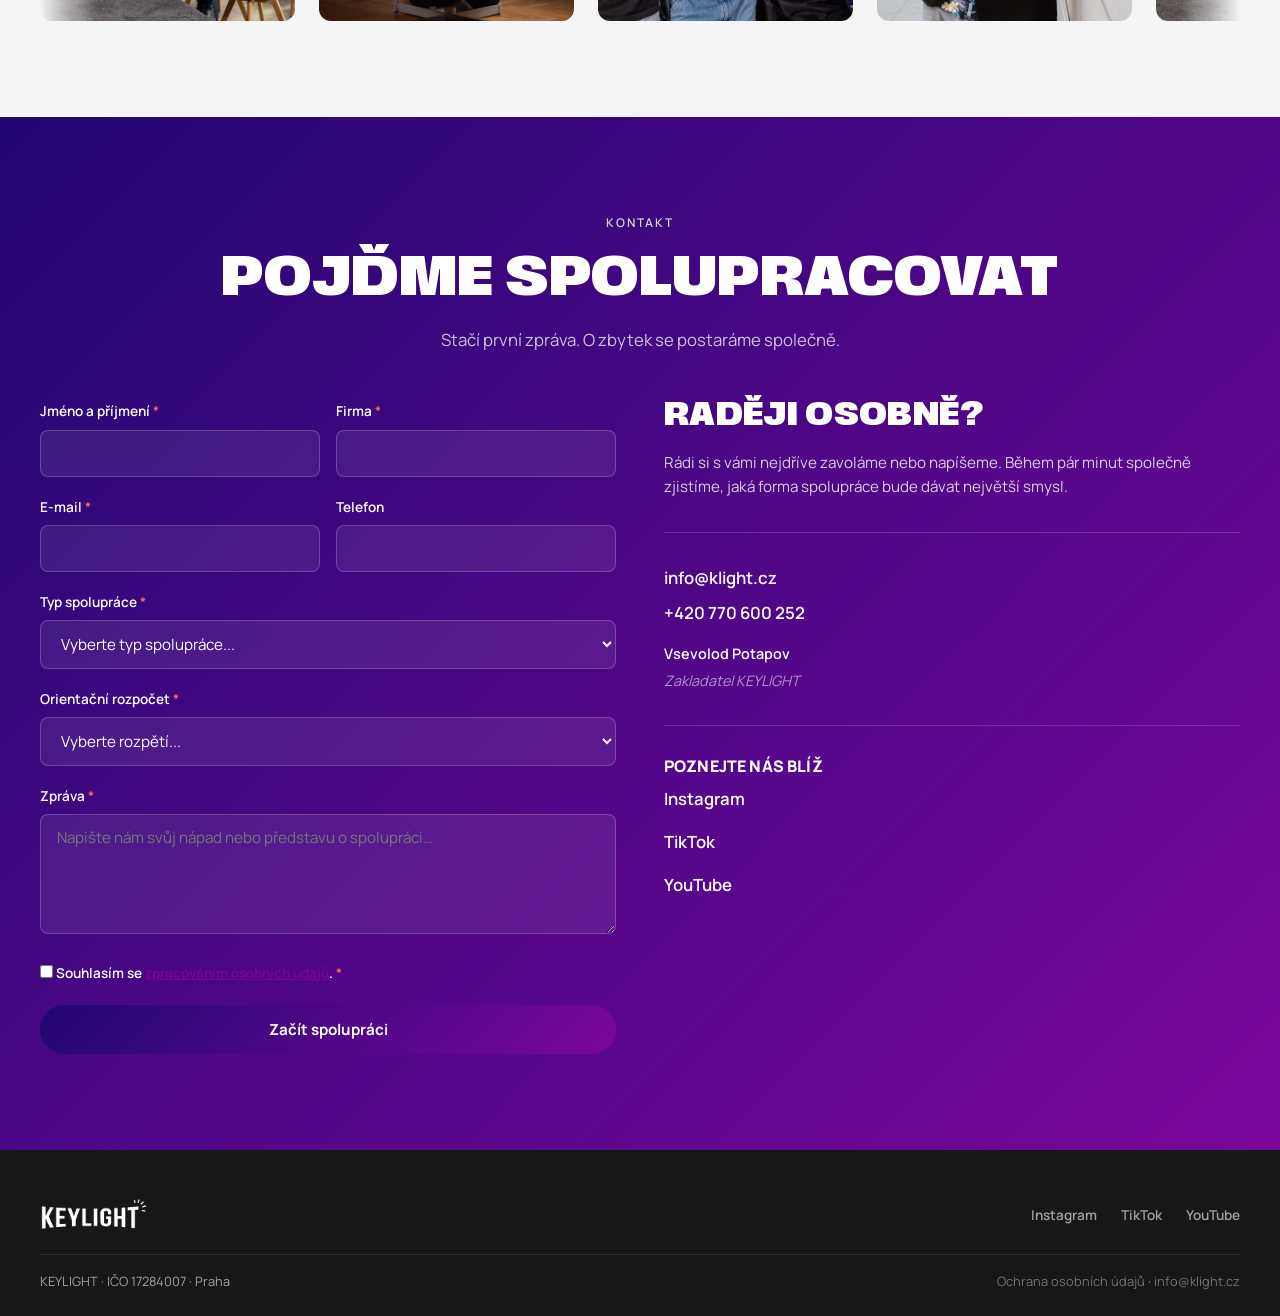
==== commit 57b83089: "Further PageSpeed optimizations for mobile score - Minify CSS (26KB→20KB) and JS (15KB→7KB) - Crop h" ====
--- a/index.html
+++ b/index.html
@@ -15,9 +15,11 @@
   <meta property="og:type" content="website">
   <meta property="og:url" content="https://klight.cz">
   <meta property="og:image" content="images/hero/poster.jpg">
+  <link rel="preconnect" href="https://www.googletagmanager.com">
   <link rel="preload" href="fonts/ScaleVF.woff2" as="font" type="font/woff2" crossorigin>
+  <link rel="preload" href="fonts/Manrope-Regular.woff2" as="font" type="font/woff2" crossorigin>
   <link rel="preload" href="images/fotogalerie/hlavni-1.webp" as="image" type="image/webp">
-  <link rel="stylesheet" href="css/style.css">
+  <link rel="stylesheet" href="css/style.min.css">
   <script type="application/ld+json">
   {
     "@context": "https://schema.org",
@@ -36,14 +38,6 @@
     ]
   }
   </script>
-  <!-- Google Analytics 4 (consent mode) -->
-  <script async src="https://www.googletagmanager.com/gtag/js?id=G-0NMF84E1EK"></script>
-  <script>
-    window.dataLayer=window.dataLayer||[];function gtag(){dataLayer.push(arguments);}
-    gtag('consent','default',{analytics_storage:'denied'});
-    gtag('js',new Date());
-    gtag('config','G-0NMF84E1EK');
-  </script>
 </head>
 <body>
 
@@ -76,10 +70,10 @@
   <!-- ====== HERO ====== -->
   <section class="hero" id="hero">
     <div class="hero-bg">
-      <img src="images/fotogalerie/hlavni-1.webp" alt="" class="hero-slide active" fetchpriority="high">
-      <img src="images/fotogalerie/hlavni-2.webp" alt="" class="hero-slide" loading="lazy">
-      <img src="images/fotogalerie/hlavni-3.webp" alt="" class="hero-slide" loading="lazy">
-      <img src="images/fotogalerie/hlavni-4.webp" alt="" class="hero-slide" loading="lazy">
+      <img src="images/fotogalerie/hlavni-1.webp" alt="" class="hero-slide active" fetchpriority="high" width="1200" height="800">
+      <img src="images/fotogalerie/hlavni-2.webp" alt="" class="hero-slide" loading="lazy" width="1200" height="800">
+      <img src="images/fotogalerie/hlavni-3.webp" alt="" class="hero-slide" loading="lazy" width="1200" height="800">
+      <img src="images/fotogalerie/hlavni-4.webp" alt="" class="hero-slide" loading="lazy" width="1200" height="800">
     </div>
     <div class="hero-content">
       <img src="images/logo/logo-white.png" alt="KEYLIGHT" class="hero-logo">
@@ -101,9 +95,9 @@
           <p><strong>Spolupráci se značkami vnímáme jako dlouhodobé partnerství. Chceme růst společně s firmami, které věří v kvalitní obsah stejně jako my, a vytvářet projekty, které mají hodnotu pro diváky i pro značky.</strong></p>
         </div>
         <div class="relight-wrapper" id="relightWrapper">
-          <img src="images/relight/source.webp" alt="Tým KEYLIGHT na scéně" class="relight-dark">
-          <img src="images/relight/source.webp" alt="Key light — nasvícení lidí" class="relight-key" id="relightKey">
-          <img src="images/relight/source.webp" alt="Back light — nasvícení pozadí" class="relight-back" id="relightBack">
+          <img src="images/relight/source.webp" alt="Tým KEYLIGHT na scéně" class="relight-dark" loading="lazy">
+          <img src="images/relight/source.webp" alt="Key light — nasvícení lidí" class="relight-key" id="relightKey" loading="lazy">
+          <img src="images/relight/source.webp" alt="Back light — nasvícení pozadí" class="relight-back" id="relightBack" loading="lazy">
           <div class="relight-controls">
             <div class="relight-faders">
               <div class="relight-fader">
@@ -520,6 +514,8 @@
     </div>
   </div>
 
-  <script src="js/main.js"></script>
+  <script async src="https://www.googletagmanager.com/gtag/js?id=G-0NMF84E1EK"></script>
+  <script>window.dataLayer=window.dataLayer||[];function gtag(){dataLayer.push(arguments);}gtag('consent','default',{analytics_storage:'denied'});gtag('js',new Date());gtag('config','G-0NMF84E1EK');</script>
+  <script src="js/main.min.js" defer></script>
 </body>
 </html>
--- a/css/style.min.css
+++ b/css/style.min.css
@@ -0,0 +1 @@
+@keyframes heroZoom{0%{transform:scale(1) translate3d(0,0,0)}to{transform:scale(1.08) translate3d(0,0,0)}}@keyframes scrollTeam{0%{transform:translateX(0)}to{transform:translateX(-50%)}}@font-face{font-family:"ScaleVF";src:url(../fonts/ScaleVF.woff2)format("woff2"),url(../fonts/ScaleVF.otf)format("opentype");font-weight:100 900;font-display:swap}@font-face{font-family:"Manrope";src:url(../fonts/Manrope-Regular.woff2)format("woff2"),url(../fonts/Manrope-Regular.ttf)format("truetype");font-weight:400;font-display:swap}@font-face{font-family:"Manrope";src:url(../fonts/Manrope-Medium.woff2)format("woff2"),url(../fonts/Manrope-Medium.ttf)format("truetype");font-weight:500;font-display:swap}@font-face{font-family:"Manrope";src:url(../fonts/Manrope-SemiBold.woff2)format("woff2"),url(../fonts/Manrope-SemiBold.ttf)format("truetype");font-weight:600;font-display:swap}@font-face{font-family:"Manrope";src:url(../fonts/Manrope-Bold.woff2)format("woff2"),url(../fonts/Manrope-Bold.ttf)format("truetype");font-weight:700;font-display:swap}@font-face{font-family:"Manrope";src:url(../fonts/Manrope-ExtraBold.woff2)format("woff2"),url(../fonts/Manrope-ExtraBold.ttf)format("truetype");font-weight:800;font-display:swap}*,::after,::before{box-sizing:border-box;margin:0;padding:0}:root{--indigo:#210772;--purple:#79069b;--black:#171717;--gray:#d3d3d4;--white:#ffffff;--gradient:linear-gradient(135deg, var(--indigo) 0%, var(--purple) 100%);--font-heading:'ScaleVF', 'Impact', sans-serif;--font-body:'Manrope', 'Segoe UI', sans-serif;--max-width:1200px;--section-padding:clamp(3rem, 8vw, 6rem) clamp(1rem, 5vw, 2rem)}html{scroll-behavior:smooth;font-size:16px}.nav-toggle span,body{background:var(--white)}body{font-family:var(--font-body);color:var(--black);line-height:1.6;-webkit-font-smoothing:antialiased;overflow-x:hidden}img{max-width:100%;height:auto;display:block}a{color:var(--purple);text-decoration:none;transition:opacity .2s}a:hover{opacity:.8}.container{max-width:var(--max-width);margin:0 auto;width:100%}h1,h2,h3,h4{font-family:var(--font-heading);font-weight:900;line-height:1.05;letter-spacing:.01em;text-transform:uppercase}h1{font-size:clamp(2.5rem,8vw,5rem)}h2{font-size:clamp(2rem,5vw,3.5rem)}h3{font-size:clamp(1.4rem,3vw,2rem)}h4{font-size:clamp(1.1rem,2vw,1.4rem)}.nav-links a,.section-label{font-weight:600;text-transform:uppercase}.btn,.section-label{font-family:var(--font-body)}.section-label{display:block;font-size:.75rem;letter-spacing:.15em;color:var(--purple);margin-bottom:1.25rem}.btn{display:inline-flex;align-items:center;gap:.5rem;padding:.9rem 2rem;border-radius:50px;font-weight:700;font-size:.95rem;cursor:pointer;transition:transform .2s,box-shadow .2s;border:0;text-decoration:none}.btn:hover{transform:translateY(-2px);box-shadow:0 8px 25px rgba(33,7,114,.25);opacity:1}.btn-primary{background:var(--gradient);color:var(--white)}.btn-outline{background:0 0;color:var(--white);border:2px solid var(--white)}.btn-outline-dark{background:0 0;color:var(--indigo);border:2px solid var(--indigo)}.nav{position:fixed;top:0;left:0;right:0;z-index:100;padding:1rem 1.5rem;display:flex;align-items:center;justify-content:space-between;transition:background .3s,box-shadow .3s}.nav.scrolled{background:rgba(33,7,114,.95);backdrop-filter:blur(10px);box-shadow:0 2px 20px rgba(0,0,0,.2)}.nav-logo img{height:40px;width:auto}.nav-logo{transition:opacity .3s}.nav-logo.hidden{opacity:0;pointer-events:none}.nav-links{display:flex;gap:1.5rem;list-style:none;align-items:center}.nav-links a{color:var(--white);font-size:.85rem;letter-spacing:.03em;opacity:.85}.nav-links a:hover{opacity:1}.nav-toggle{display:none;background:0 0;border:0;cursor:pointer;padding:.5rem}.nav-toggle span{display:block;width:24px;height:2px;margin:5px 0;transition:transform .3s,opacity .3s}.nav-toggle.active span:nth-child(1){transform:rotate(45deg) translate(5px,5px)}.nav-toggle.active span:nth-child(2){opacity:0}.nav-toggle.active span:nth-child(3){transform:rotate(-45deg) translate(5px,-5px)}.hero{position:relative;min-height:100vh;display:flex;align-items:center;justify-content:center;text-align:center;color:var(--white);overflow:hidden}.hero-bg{position:absolute;inset:-2px;background:var(--gradient);z-index:0;transform:translateZ(0);overflow:hidden}.hero-bg .hero-slide{position:absolute;inset:0;width:100%;height:100%;object-fit:cover;opacity:0;transition:opacity 1.5s ease;transform:scale(1) translate3d(0,0,0);-webkit-transform:scale(1) translate3d(0,0,0);backface-visibility:hidden;-webkit-backface-visibility:hidden}.hero-bg .hero-slide.active{opacity:.55;animation:heroZoom 5.5s ease-out forwards}.hero-content{position:relative;z-index:1;padding:2rem;max-width:800px}.hero-content .hero-logo{width:clamp(400px,60vw,700px);margin:0 auto 1.5rem}.hero-tagline{font-size:clamp(.95rem,2vw,1.15rem);opacity:.85;margin-bottom:1rem;font-weight:400;letter-spacing:.02em}.hero-subtitle{font-size:clamp(.85rem,1.5vw,1rem);opacity:.7;margin-bottom:1.5rem;font-weight:400;max-width:600px;margin-left:auto;margin-right:auto;line-height:1.6}.section{padding:var(--section-padding)}.section-dark{background:var(--gradient);color:var(--white)}.section-dark .section-label{color:var(--gray)}.section-gray{background:#f5f5f6}.section-header{text-align:center;margin-bottom:3rem}.section-header p{max-width:600px;margin:1rem auto 0;color:#666;font-size:1.05rem}.section-dark .section-header p{color:rgba(255,255,255,.75)}.about-grid{display:grid;grid-template-columns:1fr 1fr;gap:3rem;align-items:center}.about-text p{margin-bottom:1rem;color:#444;font-size:1rem}.relight-wrapper{position:relative;border-radius:12px;overflow:hidden;aspect-ratio:4/5}.relight-wrapper img{position:absolute;inset:0;width:100%;height:100%;object-fit:cover}.relight-dark{filter:brightness(.15) contrast(1.1)}.relight-back,.relight-key{opacity:1;transition:opacity .05s linear;-webkit-mask-image:radial-gradient(ellipse 75% 50%at 50% 62%,#000 20%,transparent 100%);mask-image:radial-gradient(ellipse 75% 50%at 50% 62%,#000 20%,transparent 100%)}.relight-back{-webkit-mask-image:radial-gradient(ellipse 45% 30%at 50% 28%,#000 10%,transparent 100%);mask-image:radial-gradient(ellipse 45% 30%at 50% 28%,#000 10%,transparent 100%)}.relight-controls{position:absolute;bottom:0;left:0;right:0;padding:1.25rem 1.5rem;background:linear-gradient(transparent,rgba(0,0,0,.7));z-index:2}.relight-faders{display:flex;gap:1.5rem}.relight-fader{flex:1}.relight-fader-header{display:flex;justify-content:space-between;align-items:center;color:var(--white);font-family:var(--font-body);font-weight:700;font-size:.7rem;letter-spacing:.12em;text-transform:uppercase;margin-bottom:.4rem}.relight-fader-header .fader-value{font-family:var(--font-heading);font-size:.95rem;font-weight:900;letter-spacing:0}.relight-slider{-webkit-appearance:none;appearance:none;width:100%;height:5px;border-radius:3px;background:rgba(255,255,255,.25);outline:0;cursor:pointer}.relight-slider::-webkit-slider-thumb{-webkit-appearance:none;width:22px;height:22px;border-radius:50%;background:var(--white);box-shadow:0 2px 8px rgba(0,0,0,.4);cursor:grab}.relight-slider::-moz-range-thumb{width:22px;height:22px;border-radius:50%;background:var(--white);box-shadow:0 2px 8px rgba(0,0,0,.4);cursor:grab;border:0}.stats-grid{display:flex;flex-wrap:nowrap;justify-content:center;gap:1rem;margin-bottom:3rem}.stat-card{flex:1 1 0;background:rgba(255,255,255,.08);border:1px solid rgba(255,255,255,.12);border-radius:12px;padding:1.25rem 1rem;text-align:center}.stat-value{font-family:var(--font-heading);font-size:clamp(1.6rem,3vw,2.2rem);font-weight:900;color:var(--white);line-height:1.1}.stat-label{font-family:var(--font-body);font-size:.8rem;font-weight:400;opacity:.7;margin-top:.3rem}.demo-table{width:100%;max-width:700px;margin:2rem auto 0;border-collapse:collapse;text-align:center}.demo-table td,.demo-table th{padding:.75rem 1rem;text-align:center;border-bottom:1px solid rgba(255,255,255,.1);font-family:var(--font-body)}.demo-table th{font-weight:700;text-transform:uppercase;font-size:.75rem;letter-spacing:.1em;opacity:.6}.demo-table td{font-size:.85rem;opacity:.9}.stat-card-big,.stats-hero{display:flex;justify-content:center}.stats-hero{gap:1.5rem;align-items:stretch;margin-bottom:2.5rem}.stat-card-big{flex:1 1 0;max-width:400px;padding:2rem;position:relative;flex-direction:column;align-items:center}.stat-card-big .stat-value{font-size:clamp(2.5rem,5vw,3.5rem)}.stat-card-big .stat-label{font-size:.85rem}.stat-platforms{font-family:var(--font-body);font-size:.75rem;font-weight:400;opacity:.5;margin-top:.5rem}.stat-badge{display:inline-block;background:var(--purple);color:var(--white);font-size:.7rem;font-weight:700;padding:.3rem .8rem;border-radius:20px;margin-top:.5rem;letter-spacing:.05em}.stat-platform,.stats-subheading{font-family:var(--font-body);text-transform:uppercase}.stats-subheading{text-align:center;color:var(--gray);font-size:.85rem;font-weight:600;letter-spacing:.1em;margin-bottom:1.5rem}.stat-platform{font-size:.7rem;font-weight:400;opacity:.5;margin-top:.3rem;letter-spacing:.05em}.shows-grid{display:grid;grid-template-columns:repeat(3,1fr);gap:1.5rem;margin-bottom:1.5rem}.show-card{background:var(--white);border-radius:16px;overflow:hidden;box-shadow:0 4px 20px rgba(0,0,0,.08);cursor:pointer;transition:transform .3s,box-shadow .3s}.show-card:hover{transform:translateY(-4px);box-shadow:0 12px 40px rgba(0,0,0,.12)}.show-card-image{aspect-ratio:16/9;background:var(--gradient);display:flex;align-items:center;justify-content:center;position:relative;overflow:hidden}.show-card-image img{width:100%;height:100%;object-fit:cover}.show-card-image .show-badge{position:absolute;top:1rem;right:1rem;background:var(--purple);color:var(--white);font-size:.7rem;font-weight:700;padding:.3rem .7rem;border-radius:20px;text-transform:uppercase;letter-spacing:.05em}.show-card-body{padding:1.5rem}.show-card-body h3{margin-bottom:.3rem;color:var(--indigo)}.show-card-body .show-subtitle{font-size:.85rem;color:var(--purple);font-weight:600;margin-bottom:.75rem}.show-card-body p{font-size:.9rem;color:#666;line-height:1.5}.show-detail{padding:3rem 0;border-bottom:1px solid #eee}.show-detail:last-child{border-bottom:none}.show-detail-grid{display:grid;grid-template-columns:1fr 1fr;gap:3rem;align-items:center}.show-detail-video{aspect-ratio:16/9;border-radius:12px;overflow:hidden;background:var(--black)}.show-detail-video iframe{width:100%;height:100%;border:0}.show-detail-video.no-video{display:flex;align-items:center;justify-content:center}.show-detail-video.no-video::after{content:"Video bude brzy k dispozici";color:rgba(255,255,255,.4);font-size:.9rem;font-family:var(--font-body);font-weight:500}.collab-item h4,.show-detail-text h3{color:var(--indigo);margin-bottom:.3rem}.show-detail-text .show-subtitle{color:var(--purple);font-weight:600;margin-bottom:1rem}.show-detail-text p{color:#444;margin-bottom:1rem}.show-platforms{display:flex;gap:.5rem;flex-wrap:wrap}.platform-tag{font-size:.75rem;font-weight:700;padding:.3rem .7rem;border-radius:20px;background:rgba(121,6,155,.1);color:var(--purple);text-transform:uppercase;letter-spacing:.05em}.show-coming-soon{background:var(--gradient);color:var(--white);border-radius:16px;padding:2.5rem;text-align:center;margin-top:.5rem}.show-coming-soon h3{color:var(--white);margin-bottom:.3rem}.form-group label,.show-coming-soon .show-subtitle{color:var(--gray);font-weight:600;font-size:.85rem;margin-bottom:.75rem}.show-coming-soon p{color:rgba(255,255,255,.7);font-size:.95rem;margin-bottom:1.5rem}.show-coming-soon .btn{font-size:.85rem;padding:.7rem 1.5rem}.collab-list{display:grid;gap:1.5rem;max-width:800px;margin:0 auto 2rem}.collab-item{display:grid;grid-template-columns:auto 1fr;gap:1.5rem;align-items:start;padding:1.5rem;background:var(--white);border-radius:12px;box-shadow:0 2px 12px rgba(0,0,0,.06)}.collab-number{font-family:var(--font-heading);font-size:2rem;font-weight:900;color:var(--purple);line-height:1}.collab-item p{font-size:.9rem;color:#666}.collab-why{max-width:800px;margin:0 auto 2rem;text-align:center}.collab-why h4{margin-bottom:1rem}.collab-checklist{list-style:none;display:flex;gap:1.5rem;justify-content:center;flex-wrap:wrap}.collab-checklist li{font-size:.95rem;color:#444}.collab-checklist li::before{content:"✓ ";color:var(--purple);font-weight:700}.collab-cta{text-align:center;font-size:1.05rem;color:#666;margin-top:2rem}.clients-carousel{position:relative;overflow:hidden;padding:2rem 0}.clients-carousel::after,.clients-carousel::before{content:"";position:absolute;top:0;bottom:0;width:80px;z-index:2;pointer-events:none}.clients-carousel::before{left:0;background:linear-gradient(to right,var(--white),transparent)}.clients-carousel::after{right:0;background:linear-gradient(to left,var(--white),transparent)}.clients-track{display:flex;align-items:center;gap:5rem;width:max-content;will-change:transform}.clients-track img{height:40px;opacity:.7;flex-shrink:0}.clients-track .logo-on-dark img{height:30px}.clients-track .logo-on-dark{background:var(--black);padding:.5rem 1rem;border-radius:8px;height:auto;flex-shrink:0}.team-carousel{position:relative;overflow:hidden}.team-carousel::after,.team-carousel::before{content:"";position:absolute;top:0;bottom:0;width:60px;z-index:2;pointer-events:none}.team-carousel::before{left:0;background:linear-gradient(to right,#f5f5f6,transparent)}.team-carousel::after{right:0;background:linear-gradient(to left,#f5f5f6,transparent)}.team-track{display:flex;gap:1.5rem;animation:scrollTeam 30s linear infinite;width:max-content;will-change:transform}.team-track img{height:340px;width:auto;aspect-ratio:3/4;object-fit:cover;object-position:center 20%;border-radius:12px;flex-shrink:0;cursor:pointer;transition:transform .2s}.team-track img:hover{transform:scale(1.03)}.contact-grid{display:grid;grid-template-columns:1fr 1fr;gap:3rem;align-items:start}.form-group{margin-bottom:1.25rem}.form-group label{display:block;margin-bottom:.4rem;color:var(--white)}.form-group .required{color:#ff6b6b}.form-group input,.form-group select,.form-group textarea{width:100%;padding:.75rem 1rem;border:1px solid rgba(255,255,255,.2);border-radius:8px;background:rgba(255,255,255,.08);color:var(--white);font-family:var(--font-body);font-size:.95rem;transition:border-color .2s,background .2s}.form-group input:focus,.form-group select:focus,.form-group textarea:focus{outline:0;border-color:var(--purple);background:rgba(255,255,255,.12)}.form-group textarea{min-height:120px;resize:vertical}.form-group select option{color:var(--black);background:var(--white)}.form-row{display:grid;grid-template-columns:1fr 1fr;gap:1rem}.form-checkbox{display:flex;gap:.5rem;align-items:flex-start;font-size:.85rem;cursor:pointer}.form-checkbox input[type=checkbox]{width:auto;margin-top:.2rem;cursor:pointer}.contact-info{color:rgba(255,255,255,.8)}.contact-info h3{color:var(--white);font-family:var(--font-heading)}.contact-direct a,.contact-info,.contact-info h4,.contact-info p{font-family:var(--font-body)}.contact-info p{margin-bottom:1rem;font-size:.95rem}.contact-info .contact-direct{margin-top:2rem;padding-top:2rem;border-top:1px solid rgba(255,255,255,.15)}.contact-direct a{color:var(--white);font-weight:600;font-size:1.05rem}.contact-direct p{font-family:var(--font-body);font-size:.9rem}.form-success{display:none;text-align:center;padding:3rem 2rem}.form-success.show{display:block}.contact-info h3,.form-success h3{margin-bottom:1rem}.form-success p{color:rgba(255,255,255,.8)}.footer,.footer-social a{color:rgba(255,255,255,.6);font-family:var(--font-body)}.footer{background:var(--black);padding:3rem 1.5rem 1.5rem}.footer-grid{display:flex;justify-content:space-between;align-items:center;flex-wrap:wrap;gap:1.5rem;max-width:var(--max-width);margin:0 auto;padding-bottom:1.5rem;border-bottom:1px solid rgba(255,255,255,.1)}.footer-logo img{height:32px;width:auto;object-fit:contain}.footer-social{display:flex;gap:1.5rem;list-style:none}.footer-social a{font-size:.85rem;font-weight:600}.footer-bottom a:hover,.footer-social a:hover,.form-success h3{color:var(--white)}.footer-bottom{max-width:var(--max-width);margin:1rem auto 0;display:flex;justify-content:space-between;flex-wrap:wrap;gap:.5rem;font-size:.8rem;font-family:var(--font-body)}.footer-admin-btn:hover,.footer-bottom a{color:rgba(255,255,255,.4)}.footer-admin-btn{background:0 0;border:0;color:rgba(255,255,255,.15);font-size:.75rem;cursor:pointer;padding:.2rem .5rem;font-family:var(--font-body);transition:color .2s}.cookie-banner{display:none;position:fixed;bottom:0;left:0;right:0;z-index:200;background:var(--black);color:var(--white);padding:1.25rem 1.5rem;box-shadow:0-4px 20px rgba(0,0,0,.2)}.cookie-banner.show{display:flex}.cookie-inner{max-width:var(--max-width);margin:0 auto;display:flex;align-items:center;justify-content:space-between;gap:1.5rem;flex-wrap:wrap}.cookie-inner p{font-size:.85rem;opacity:.8;flex:1;min-width:200px}.cookie-inner p a{color:var(--purple);text-decoration:underline}.cookie-buttons{display:flex;gap:.75rem}.cookie-btn{padding:.5rem 1.25rem;border-radius:6px;font-size:.85rem;font-weight:600;cursor:pointer;border:0;font-family:var(--font-body)}.cookie-accept{background:var(--purple);color:var(--white)}.cookie-decline{background:rgba(255,255,255,.1);color:var(--white)}.reveal{opacity:0;transform:translateY(30px);transition:opacity .6s ease,transform .6s ease}.reveal.visible{opacity:1;transform:translateY(0)}.nav-overlay{display:none;position:fixed;inset:0;z-index:99;background:rgba(33,7,114,.97);flex-direction:column;align-items:center;justify-content:center;gap:2rem}.nav-overlay.show{display:flex}.nav-overlay a{color:var(--white);font-family:var(--font-heading);font-size:2rem;font-weight:900;text-transform:uppercase}.show-gallery-wrap{position:relative;margin-top:1.5rem}.show-gallery{display:flex;gap:.5rem;overflow-x:auto;padding-bottom:.5rem;scroll-snap-type:x mandatory;scroll-behavior:smooth;-ms-overflow-style:none;scrollbar-width:none}.show-gallery::-webkit-scrollbar{display:none}.show-gallery img{width:120px;height:85px;object-fit:cover;border-radius:8px;cursor:pointer;scroll-snap-align:start;transition:opacity .2s,transform .2s;flex-shrink:0}.show-gallery img:hover{opacity:.8;transform:scale(1.05)}.gallery-arrow{position:absolute;top:50%;transform:translateY(-50%);width:36px;height:36px;border-radius:50%;border:0;background:var(--white);box-shadow:0 2px 10px rgba(0,0,0,.2);cursor:pointer;font-size:1.1rem;color:var(--indigo);display:flex;align-items:center;justify-content:center;z-index:2;transition:transform .2s,box-shadow .2s}.gallery-arrow:hover{transform:translateY(-50%) scale(1.1);box-shadow:0 4px 15px rgba(0,0,0,.25)}.gallery-arrow-left{left:-12px}.gallery-arrow-right{right:-12px}.show-gallery-wrap::after,.show-gallery-wrap::before{content:"";position:absolute;top:0;bottom:.5rem;width:30px;z-index:1;pointer-events:none}.show-gallery-wrap::before{left:0;background:linear-gradient(to right,var(--white),transparent)}.show-gallery-wrap::after{right:0;background:linear-gradient(to left,var(--white),transparent)}.lightbox{display:none;position:fixed;inset:0;z-index:250;background:rgba(0,0,0,.92);align-items:center;justify-content:center;cursor:zoom-out}.lightbox.show{display:flex}.lightbox img{max-width:90vw;max-height:90vh;object-fit:contain;border-radius:8px;box-shadow:0 8px 40px rgba(0,0,0,.5)}.lightbox-arrow,.lightbox-close{position:absolute;border:0;color:var(--white);cursor:pointer;opacity:.7;z-index:251}.lightbox-close{top:1.5rem;right:1.5rem;background:0 0;font-size:2rem;transition:opacity .2s}.lightbox-close:hover{opacity:1}.lightbox-arrow{top:50%;transform:translateY(-50%);background:rgba(255,255,255,.15);font-size:2.5rem;width:50px;height:50px;border-radius:50%;display:flex;align-items:center;justify-content:center;transition:opacity .2s,background .2s}.lightbox-arrow:hover{opacity:1;background:rgba(255,255,255,.25)}.lightbox-prev{left:1.5rem}.lightbox-next{right:1.5rem}@media (max-width:768px){.nav-links{display:none}.nav-toggle{display:block}.about-grid,.contact-grid,.form-row,.show-detail-grid{grid-template-columns:1fr}.team-track img{height:220px}.relight-wrapper{aspect-ratio:4/5}.footer-bottom,.footer-grid{justify-content:center;text-align:center}.shows-grid{grid-template-columns:1fr 1fr!important}.show-detail-grid .show-detail-video{order:-1}.stat-card{flex:0 1 calc(50% - 1.5rem);min-width:140px}.cookie-inner{flex-direction:column;text-align:center}}@media (max-width:480px){.stats-grid{flex-wrap:wrap}.stat-card{flex:0 1 calc(50% - .5rem)}.team-track img{height:180px}.shows-grid{grid-template-columns:1fr!important}}
